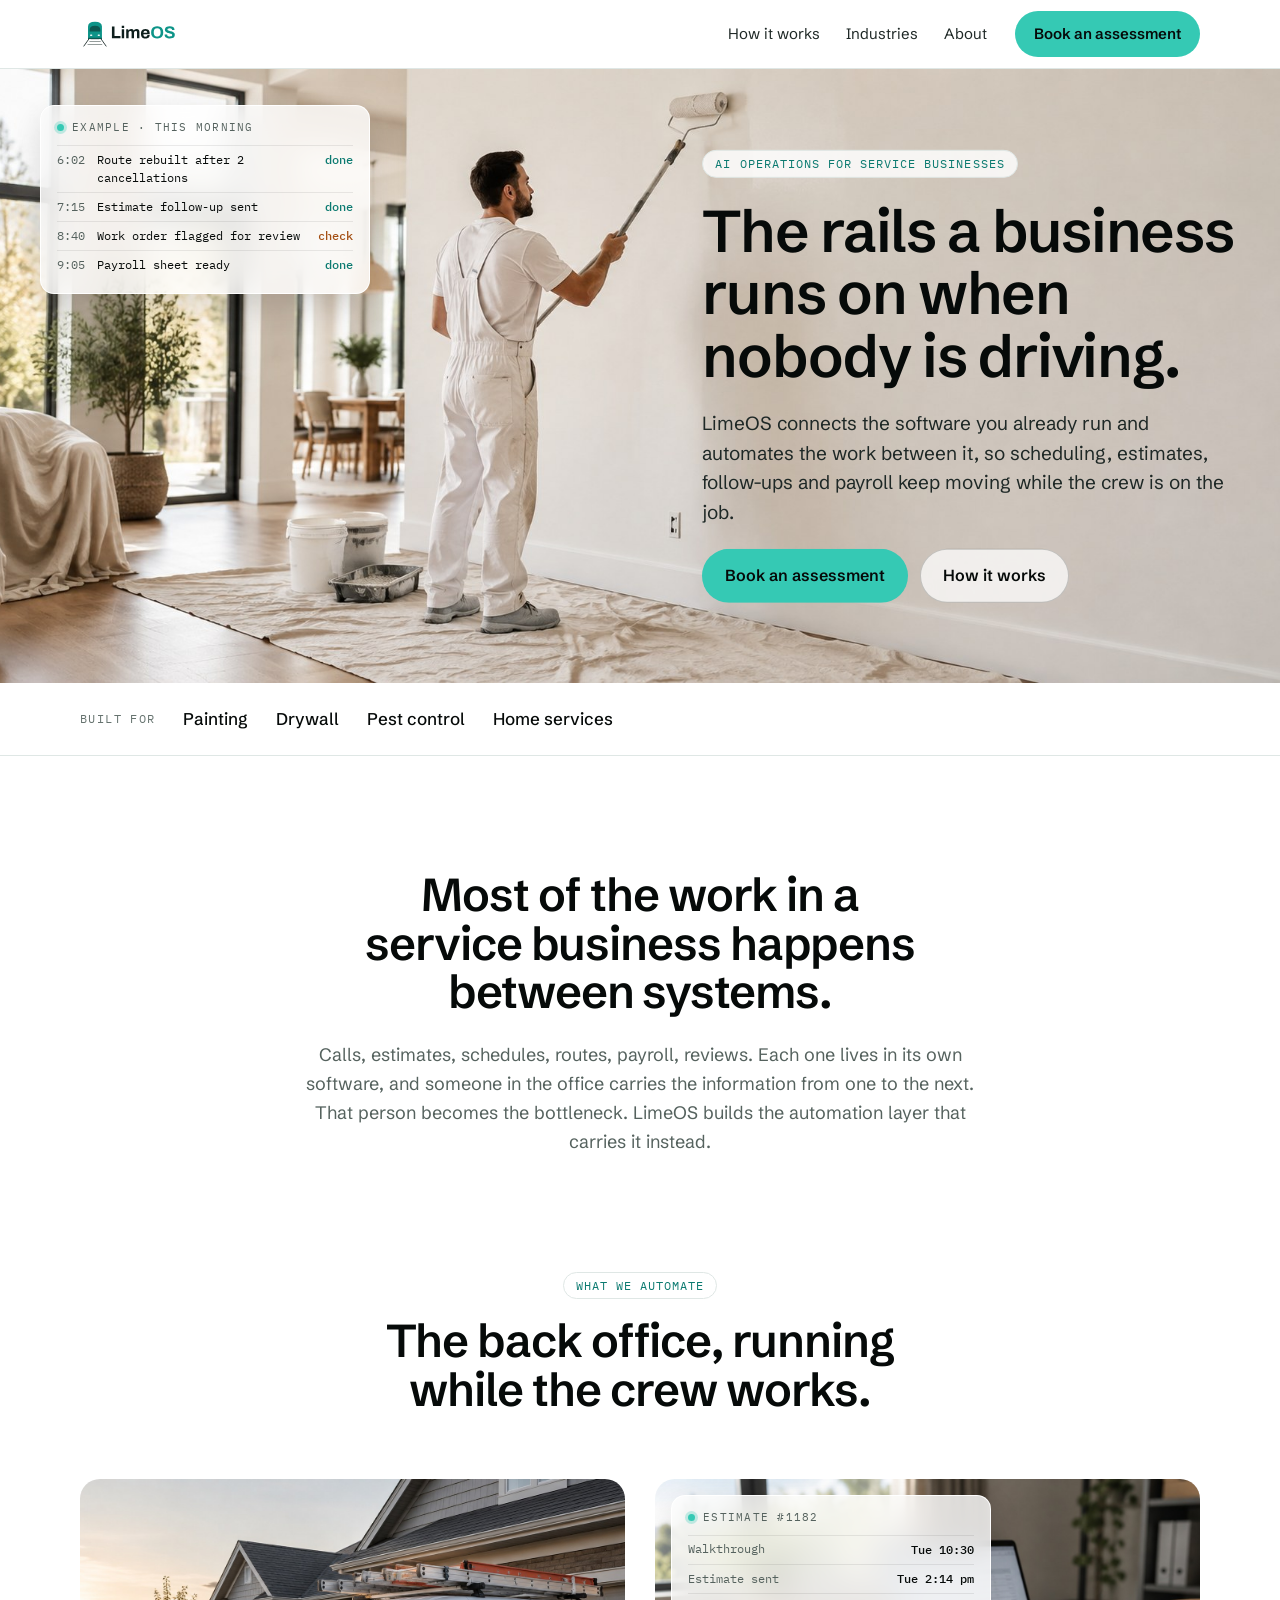
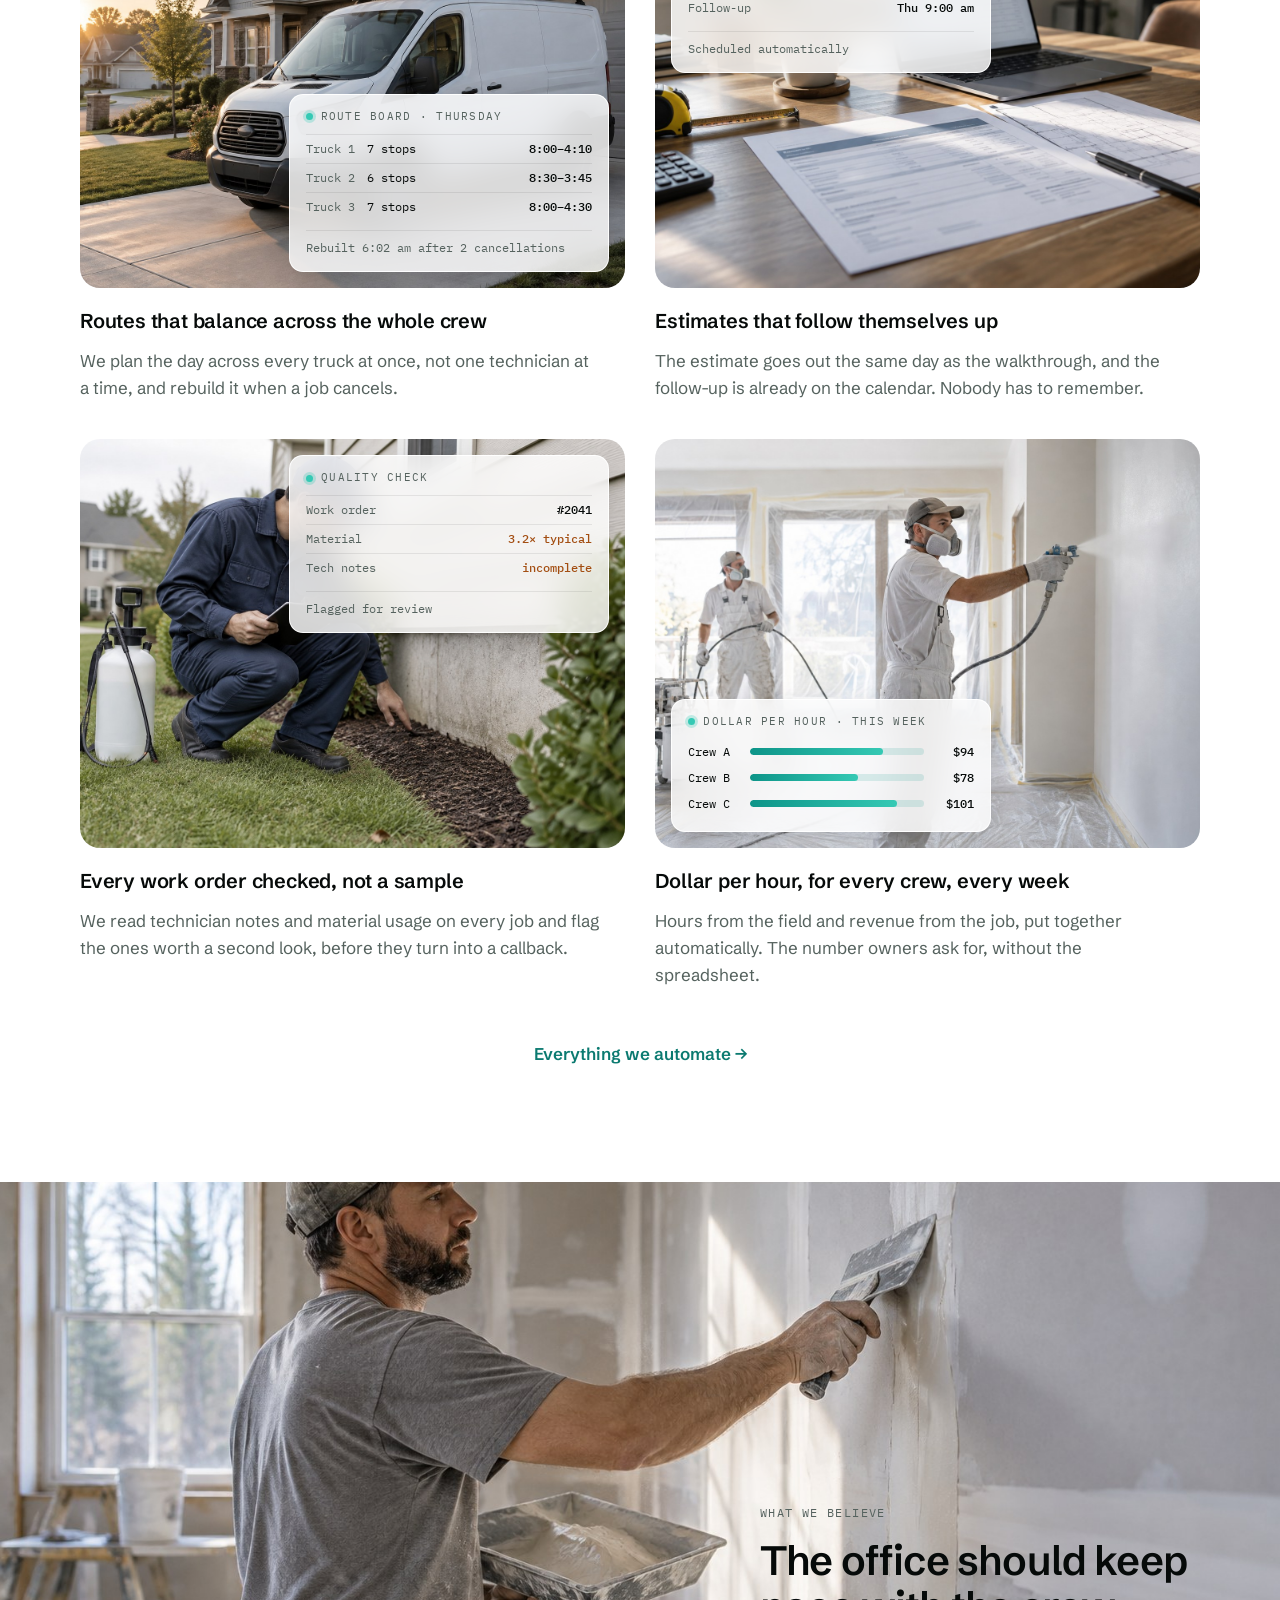
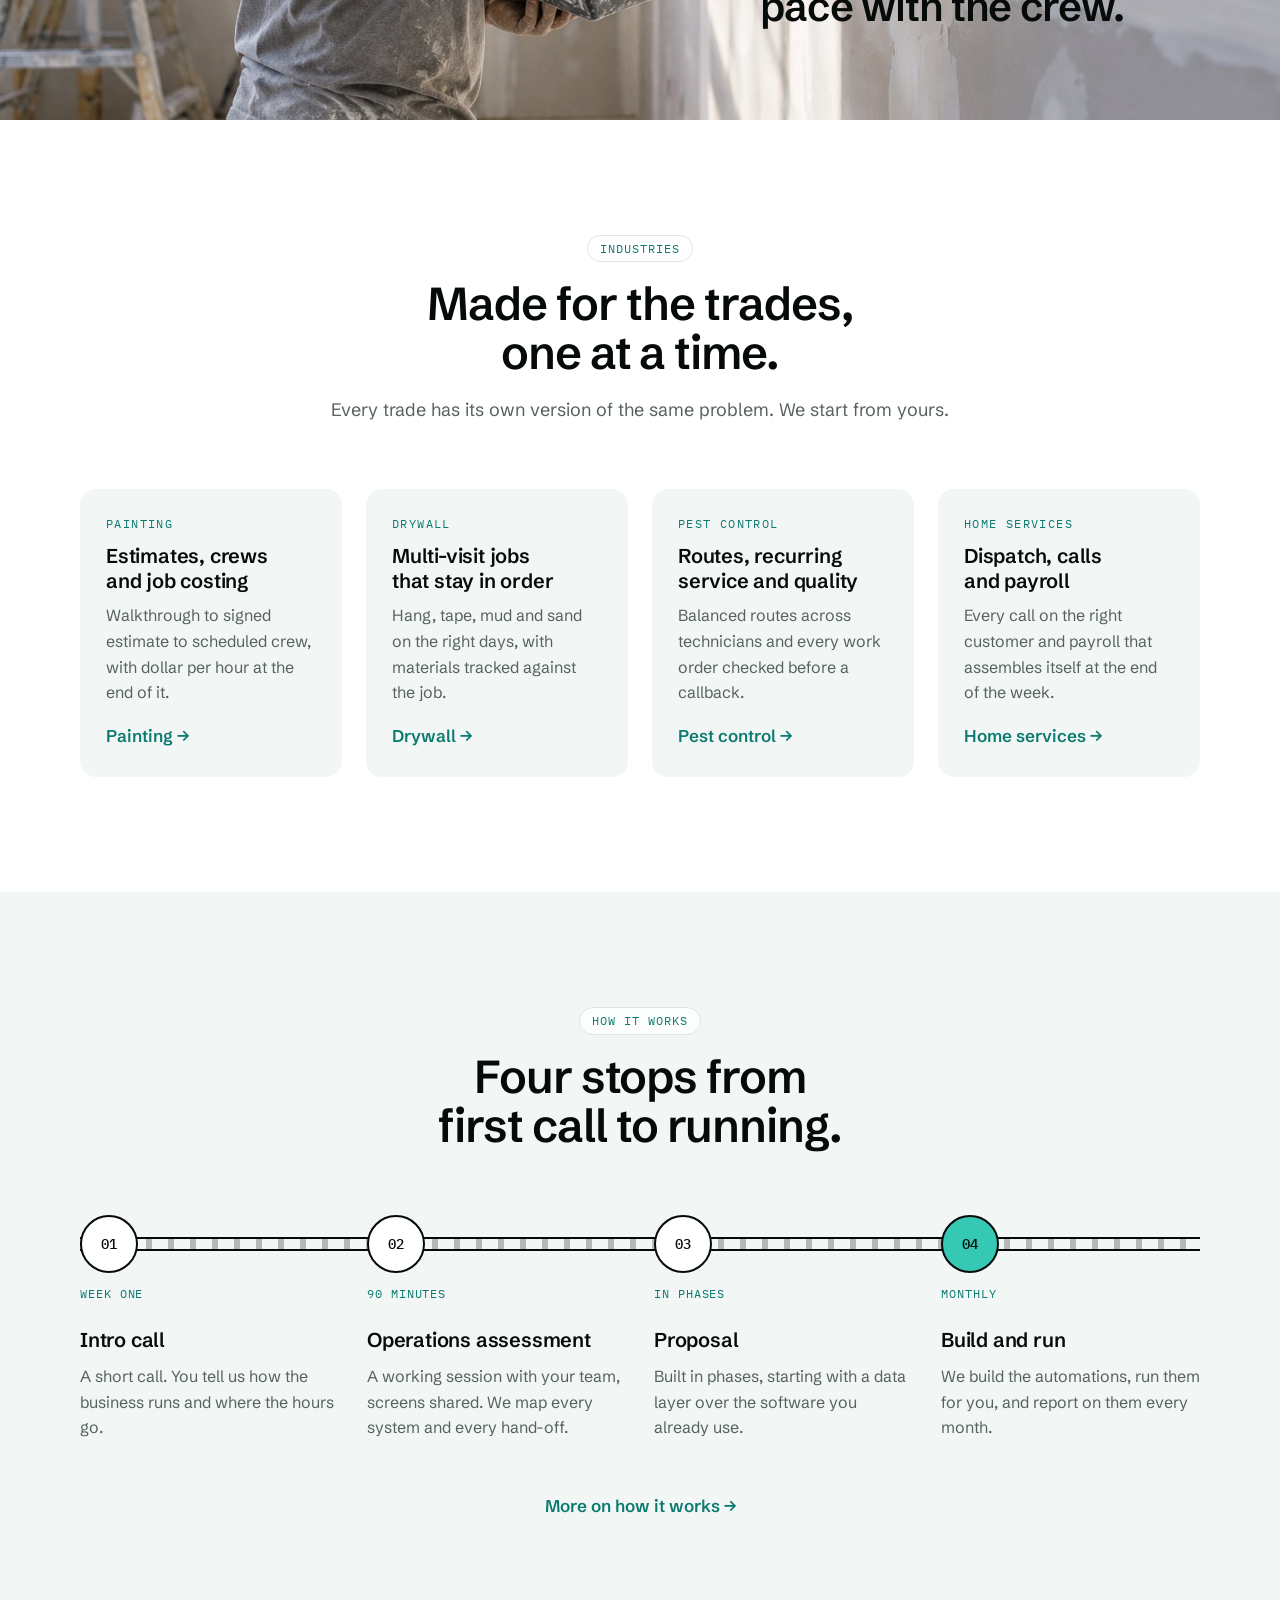
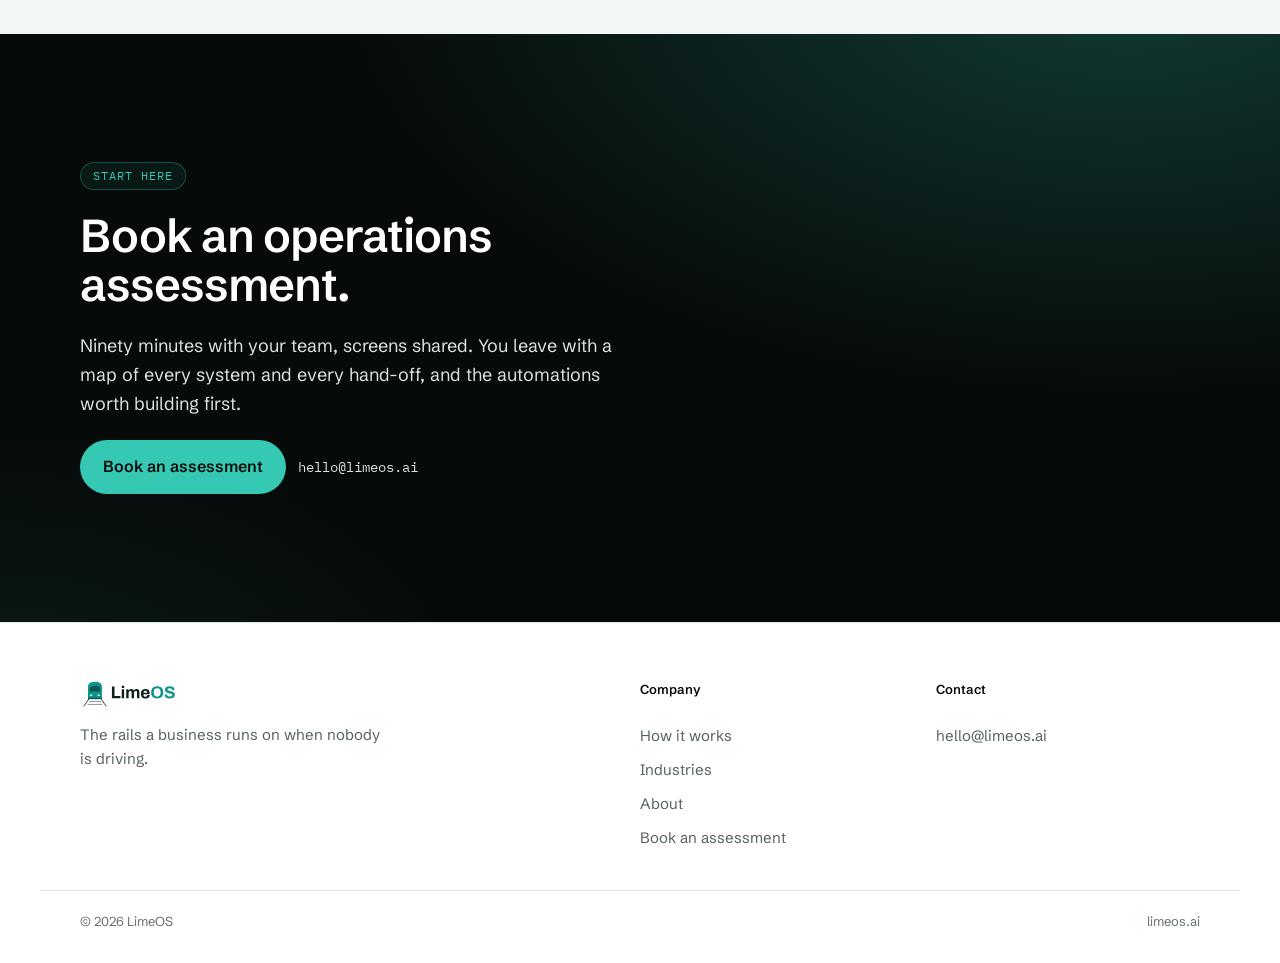
==== services/index.html @ 8be6e7fb "Add the services site at /services, leaving the homepage as it is Five pages under services/: home, " ====
<!doctype html>
<html lang="en">
<head>
<meta charset="utf-8">
<meta name="viewport" content="width=device-width, initial-scale=1, viewport-fit=cover">
<title>LimeOS</title>
<meta name="description" content="LimeOS builds the rails a business runs on when nobody is driving: AI operations for painting, drywall, pest control and home service businesses.">
<meta name="theme-color" content="#FFFFFF">
<link rel="canonical" href="https://limeos.ai/services/">
<meta property="og:type" content="website">
<meta property="og:url" content="https://limeos.ai/services/">
<meta property="og:site_name" content="LimeOS">
<meta property="og:title" content="LimeOS">
<meta property="og:description" content="LimeOS builds the rails a business runs on when nobody is driving: AI operations for painting, drywall, pest control and home service businesses.">
<meta property="og:image" content="https://limeos.ai/og.png">
<meta property="og:image:width" content="1200">
<meta property="og:image:height" content="630">
<meta name="twitter:card" content="summary_large_image">
<link rel="icon" href="data:image/svg+xml,%3Csvg xmlns=%22http://www.w3.org/2000/svg%22 viewBox=%220 0 512.0 512.0%22 width=%22512%22 height=%22512%22 role=%22img%22 aria-label=%22LimeOS icon%22%3E%3Crect width=%22512%22 height=%22512%22 rx=%22112%22 fill=%22#EFF7F6%22/%3E%3Cg transform=%22translate%2810.52,-31.21%29 scale%282.45479%29%22%3E%3Cpath d=%22M74 132 L38 190 M126 132 L162 190%22 stroke=%22#0E1F1D%22 stroke-width=%227.0%22 stroke-linecap=%22round%22 fill=%22none%22/%3E%3Crect x=%2270%22 y=%22159%22 width=%2259%22 height=%227%22 rx=%222.5%22 fill=%22#0E1F1D%22 opacity=%220.5%22/%3E%3Crect x=%2262%22 y=%22177%22 width=%2277%22 height=%227%22 rx=%222.5%22 fill=%22#0E1F1D%22 opacity=%220.5%22/%3E%3Cpath d=%22M58 148 V74 q0-30 42-30 q42 0 42 30 v74 Z%22 fill=%22#0D9488%22/%3E%3Cpath d=%22M68 92 q0-24 32-24 q32 0 32 24 v10 H68 Z%22 fill=%22#0E1F1D%22 opacity=%220.52%22/%3E%3Crect x=%2270%22 y=%22120%22 width=%2214%22 height=%229%22 rx=%224.5%22 fill=%22#FFFFFF%22 opacity=%22.92%22/%3E%3Crect x=%22116%22 y=%22120%22 width=%2214%22 height=%229%22 rx=%224.5%22 fill=%22#FFFFFF%22 opacity=%22.92%22/%3E%3Crect x=%2258%22 y=%22140%22 width=%2284%22 height=%228%22 fill=%22#0E1F1D%22 opacity=%220.52%22/%3E%3C/g%3E%3C/svg%3E">
<link rel="preconnect" href="https://fonts.googleapis.com">
<link rel="preconnect" href="https://fonts.gstatic.com" crossorigin>
<link rel="stylesheet" href="https://fonts.googleapis.com/css2?family=Schibsted+Grotesk:wght@400;500;600;700&family=IBM+Plex+Mono:wght@400;500&display=swap">
<link rel="stylesheet" href="site.css">
</head>
<body>
<div class="nav" id="top">
  <div class="wrap">
    <a class="brand" href="index.html" aria-label="LimeOS home"><svg xmlns="http://www.w3.org/2000/svg" viewBox="0 0 617 188" aria-hidden="true" focusable="false"><g transform="translate(18.00,18.00)"><g transform="translate(-28.05,-45.72) scale(1.03904)"><path d="M74 132 L33 190 M126 132 L167 190" stroke="#0E1F1D" stroke-width="5.0" stroke-linecap="round" fill="none"/><rect x="74" y="142" width="52" height="7" rx="2.5" fill="#0E1F1D" opacity="0.44"/><rect x="66" y="159" width="69" height="7" rx="2.5" fill="#0E1F1D" opacity="0.44"/><rect x="55" y="177" width="89" height="7" rx="2.5" fill="#0E1F1D" opacity="0.44"/><path d="M58 148 V74 q0-30 42-30 q42 0 42 30 v74 Z" fill="#0D9488"/><path d="M68 92 q0-24 32-24 q32 0 32 24 v10 H68 Z" fill="#0E1F1D" opacity="0.52"/><rect x="70" y="120" width="14" height="9" rx="4.5" fill="#FFFFFF" opacity=".92"/><rect x="116" y="120" width="14" height="9" rx="4.5" fill="#FFFFFF" opacity=".92"/><rect x="58" y="140" width="84" height="8" fill="#0E1F1D" opacity="0.52"/></g></g><g transform="translate(191.90,120.86)"><g fill="#0E1F1D"><path d="M76 0V686H225V127H571V0Z" transform="translate(0.00,0) scale(0.10787,-0.10787)"/><path d="M64 603V723H203V603ZM64 0V526H203V0Z" transform="translate(62.86,0) scale(0.10787,-0.10787)"/><path d="M64 0V526H179L190 454H197Q214 480 237.5 499.0Q261 518 290.5 528.0Q320 538 354 538Q404 538 440.5 518.0Q477 498 497 454H504Q521 480 545.0 499.0Q569 518 600.0 528.0Q631 538 666 538Q716 538 752.5 520.0Q789 502 810.0 461.5Q831 421 831 357V0H692V332Q692 357 686.5 374.5Q681 392 671.0 402.5Q661 413 646.0 418.0Q631 423 614 423Q586 423 564.0 408.0Q542 393 529.5 367.0Q517 341 517 307V0H378V332Q378 357 372.5 374.5Q367 392 357.0 402.5Q347 413 332.5 418.0Q318 423 300 423Q273 423 250.5 408.0Q228 393 215.5 367.0Q203 341 203 307V0Z" transform="translate(90.78,0) scale(0.10787,-0.10787)"/><path d="M303 -12Q216 -12 157.0 17.5Q98 47 68.0 108.0Q38 169 38 263Q38 358 68.0 418.5Q98 479 156.5 508.5Q215 538 300 538Q380 538 435.0 509.5Q490 481 518.0 421.5Q546 362 546 268V232H179Q181 186 193.5 154.0Q206 122 232.5 106.5Q259 91 303 91Q327 91 346.5 97.0Q366 103 380.0 115.0Q394 127 402.0 145.0Q410 163 410 186H546Q546 136 528.0 99.0Q510 62 478.0 37.5Q446 13 401.5 0.5Q357 -12 303 -12ZM181 320H403Q403 350 395.5 372.0Q388 394 375.0 408.0Q362 422 343.5 428.5Q325 435 302 435Q264 435 238.5 422.5Q213 410 199.5 384.5Q186 359 181 320Z" transform="translate(186.00,0) scale(0.10787,-0.10787)"/></g><g fill="#0D9488" transform="translate(249.00,0)"><path d="M396 -12Q287 -12 208.0 27.0Q129 66 87.0 145.0Q45 224 45 343Q45 464 87.0 542.5Q129 621 208.0 659.5Q287 698 396 698Q507 698 585.5 659.5Q664 621 706.0 542.5Q748 464 748 343Q748 224 706.0 145.0Q664 66 585.5 27.0Q507 -12 396 -12ZM396 110Q445 110 482.0 124.0Q519 138 544.0 166.0Q569 194 582.0 234.5Q595 275 595 327V358Q595 411 582.0 452.0Q569 493 544.0 520.5Q519 548 482.0 562.0Q445 576 396 576Q348 576 311.0 562.0Q274 548 249.0 520.5Q224 493 211.5 452.0Q199 411 199 358V327Q199 275 211.5 234.5Q224 194 249.0 166.0Q274 138 311.0 124.0Q348 110 396 110Z" transform="translate(0.00,0) scale(0.10787,-0.10787)"/><path d="M343 -12Q283 -12 229.0 0.0Q175 12 133.5 38.5Q92 65 68.5 105.5Q45 146 45 204Q45 209 45.0 214.5Q45 220 46 223H194Q193 220 193.0 215.0Q193 210 193 206Q193 174 210.5 152.0Q228 130 262.0 119.0Q296 108 341 108Q370 108 392.5 111.5Q415 115 432.5 121.5Q450 128 461.5 137.0Q473 146 478.5 158.0Q484 170 484 185Q484 212 466.5 229.0Q449 246 418.5 258.0Q388 270 350.0 280.0Q312 290 272.0 300.5Q232 311 194.0 326.5Q156 342 126.0 364.0Q96 386 78.0 420.0Q60 454 60 502Q60 553 81.5 590.0Q103 627 142.0 651.0Q181 675 232.0 686.5Q283 698 343 698Q399 698 449.0 686.5Q499 675 537.0 650.0Q575 625 596.5 587.0Q618 549 618 497V485H473V493Q473 520 457.0 539.0Q441 558 412.0 569.0Q383 580 344 580Q302 580 272.5 572.0Q243 564 227.5 548.5Q212 533 212 512Q212 488 229.5 472.5Q247 457 277.5 445.5Q308 434 346.0 425.0Q384 416 424.0 405.0Q464 394 502.0 379.0Q540 364 570.0 341.5Q600 319 618.0 286.0Q636 253 636 207Q636 128 598.0 80.0Q560 32 494.0 10.0Q428 -12 343 -12Z" transform="translate(84.65,0) scale(0.10787,-0.10787)"/></g></g></svg></a>
    <nav class="links" aria-label="Primary">
      <a href="how-it-works.html" data-nav="how-it-works">How it works</a>
      <a href="industries.html" data-nav="industries">Industries</a>
      <a href="about.html" data-nav="about">About</a>
    </nav>
    <details class="menu">
      <summary>Menu</summary>
      <div class="menu-panel">
        <a href="index.html" data-nav="home" aria-current="page">Home</a>
        <a href="how-it-works.html" data-nav="how-it-works">How it works</a>
        <a href="industries.html" data-nav="industries">Industries</a>
        <a href="about.html" data-nav="about">About</a>
        <a class="btn btn-primary" href="assessment.html" data-nav="assessment">Book an assessment</a>
      </div>
    </details>
    <a class="btn btn-primary btn-nav" href="assessment.html" data-nav="assessment">Book an assessment</a>
  </div>
</div>
<main>
<header class="hero">
  <div class="hero-media">
    <img src="images/limeos-hero-painter-wide.jpg" width="1916" height="821" fetchpriority="high"
      alt="A painter rolling a fresh coat onto a long white wall in a bright, empty living room">
  </div>
  <div class="hero-copy">
    <span class="pill">AI operations for service businesses</span>
    <h1>The rails a business runs on when nobody is driving.</h1>
    <p class="lede">LimeOS connects the software you already run and automates the work
      between it, so scheduling, estimates, follow-ups and payroll keep moving while the
      crew is on the job.</p>
    <div class="ctas">
      <a class="btn btn-primary" href="assessment.html">Book an assessment</a>
      <a class="btn btn-ghost" href="how-it-works.html">How it works</a>
    </div>
  </div>
  <div class="feed frag live">
    <div class="lab"><span class="dot"></span>Example · this morning</div>
    <div class="row"><span class="t">6:02</span><span>Route rebuilt after 2 cancellations</span><b class="ok">done</b></div>
    <div class="row"><span class="t">7:15</span><span>Estimate follow-up sent</span><b class="ok">done</b></div>
    <div class="row"><span class="t">8:40</span><span>Work order flagged for review</span><b class="warn">check</b></div>
    <div class="row"><span class="t">9:05</span><span>Payroll sheet ready</span><b class="ok">done</b></div>
  </div>
</header>

<section class="trades" aria-label="Who we work with">
  <div class="wrap">
    <span class="kicker">Built for</span>
    <ul>
      <li><a href="industries.html#painting">Painting</a></li>
      <li><a href="industries.html#drywall">Drywall</a></li>
      <li><a href="industries.html#pest-control">Pest control</a></li>
      <li><a href="industries.html#home-services">Home services</a></li>
    </ul>
  </div>
</section>

<section class="intro">
  <div class="wrap">
    <h2>Most of the work in a service business happens between systems.</h2>
    <p>Calls, estimates, schedules, routes, payroll, reviews. Each one lives in its own
      software, and someone in the office carries the information from one to the next.
      That person becomes the bottleneck. LimeOS builds the automation layer that carries
      it instead.</p>
  </div>
</section>

<section class="section" style="padding-top:0">
  <div class="wrap">
    <div class="head">
      <span class="pill">What we automate</span>
      <h2>The back office, running while the crew works.</h2>
    </div>

    <div class="grid2">
      <article class="card">
        <div class="media">
          <img src="images/limeos-work-van.jpg" width="1536" height="1024" loading="lazy" decoding="async"
            alt="A white work van with a ladder rack parked in a driveway at sunrise">
          <div class="frag br">
            <div class="lab"><span class="dot"></span>Route board · Thursday</div>
            <div class="row"><span class="t">Truck 1</span><span>7 stops</span><b>8:00–4:10</b></div>
            <div class="row"><span class="t">Truck 2</span><span>6 stops</span><b>8:30–3:45</b></div>
            <div class="row"><span class="t">Truck 3</span><span>7 stops</span><b>8:00–4:30</b></div>
            <div class="foot">Rebuilt 6:02 am after 2 cancellations</div>
          </div>
        </div>
        <h3>Routes that balance across the whole crew</h3>
        <p>We plan the day across every truck at once, not one technician at a time, and
          rebuild it when a job cancels.</p>
      </article>

      <article class="card">
        <div class="media">
          <img src="images/limeos-estimate-desk.jpg" width="1536" height="1024" loading="lazy" decoding="async"
            alt="A desk with a laptop, a printed estimate, a tape measure and a calculator">
          <div class="frag tl">
            <div class="lab"><span class="dot"></span>Estimate #1182</div>
            <div class="row"><span class="t">Walkthrough</span><span></span><b>Tue 10:30</b></div>
            <div class="row"><span class="t">Estimate sent</span><span></span><b>Tue 2:14 pm</b></div>
            <div class="row"><span class="t">Follow-up</span><span></span><b>Thu 9:00 am</b></div>
            <div class="foot">Scheduled automatically</div>
          </div>
        </div>
        <h3>Estimates that follow themselves up</h3>
        <p>The estimate goes out the same day as the walkthrough, and the follow-up is
          already on the calendar. Nobody has to remember.</p>
      </article>

      <article class="card">
        <div class="media">
          <img src="images/limeos-pest-technician.jpg" width="1536" height="1024" loading="lazy" decoding="async"
            alt="A pest control technician inspecting the foundation of a house with a clipboard">
          <div class="frag tr">
            <div class="lab"><span class="dot"></span>Quality check</div>
            <div class="row"><span class="t">Work order</span><span></span><b>#2041</b></div>
            <div class="row"><span class="t">Material</span><span></span><b class="warn">3.2× typical</b></div>
            <div class="row"><span class="t">Tech notes</span><span></span><b class="warn">incomplete</b></div>
            <div class="foot">Flagged for review</div>
          </div>
        </div>
        <h3>Every work order checked, not a sample</h3>
        <p>We read technician notes and material usage on every job and flag the ones
          worth a second look, before they turn into a callback.</p>
      </article>

      <article class="card">
        <div class="media">
          <img src="images/limeos-crew-spraying.jpg" width="1536" height="1024" loading="lazy" decoding="async"
            alt="Two painters in protective suits spraying an interior wall">
          <div class="frag bl">
            <div class="lab"><span class="dot"></span>Dollar per hour · this week</div>
            <div class="bar"><span>Crew A</span><i style="--w:76%"></i><b>$94</b></div>
            <div class="bar"><span>Crew B</span><i style="--w:62%"></i><b>$78</b></div>
            <div class="bar"><span>Crew C</span><i style="--w:84%"></i><b>$101</b></div>
          </div>
        </div>
        <h3>Dollar per hour, for every crew, every week</h3>
        <p>Hours from the field and revenue from the job, put together automatically. The
          number owners ask for, without the spreadsheet.</p>
      </article>
    </div>

    <div class="section-foot"><a class="more" href="how-it-works.html">Everything we automate →</a></div>
  </div>
</section>

<section class="band" aria-label="What we believe">
  <img src="images/limeos-drywall-finishing.jpg" width="1536" height="1024" loading="lazy" decoding="async"
    alt="A drywall finisher skimming a seam with a taping knife">
  <div class="band-copy">
    <span class="kicker">What we believe</span>
    <p>The office should keep pace with the crew.</p>
  </div>
</section>

<section class="section">
  <div class="wrap">
    <div class="head">
      <span class="pill">Industries</span>
      <h2>Made for the trades, one at a time.</h2>
      <p>Every trade has its own version of the same problem. We start from yours.</p>
    </div>
    <div class="grid3" style="grid-template-columns:repeat(auto-fit,minmax(220px,1fr))">
      <div class="mini">
        <span class="kicker">Painting</span>
        <h3>Estimates, crews and job costing</h3>
        <p>Walkthrough to signed estimate to scheduled crew, with dollar per hour at the end of it.</p>
        <a class="more" href="industries.html#painting">Painting →</a>
      </div>
      <div class="mini">
        <span class="kicker">Drywall</span>
        <h3>Multi-visit jobs that stay in order</h3>
        <p>Hang, tape, mud and sand on the right days, with materials tracked against the job.</p>
        <a class="more" href="industries.html#drywall">Drywall →</a>
      </div>
      <div class="mini">
        <span class="kicker">Pest control</span>
        <h3>Routes, recurring service and quality</h3>
        <p>Balanced routes across technicians and every work order checked before a callback.</p>
        <a class="more" href="industries.html#pest-control">Pest control →</a>
      </div>
      <div class="mini">
        <span class="kicker">Home services</span>
        <h3>Dispatch, calls and payroll</h3>
        <p>Every call on the right customer and payroll that assembles itself at the end of the week.</p>
        <a class="more" href="industries.html#home-services">Home services →</a>
      </div>
    </div>
  </div>
</section>

<section class="section tinted">
  <div class="wrap">
    <div class="head">
      <span class="pill">How it works</span>
      <h2>Four stops from first call to running.</h2>
    </div>
    <ol class="track">
      <li><span class="node">01</span><span class="when">Week one</span><h3>Intro call</h3>
        <p>A short call. You tell us how the business runs and where the hours go.</p></li>
      <li><span class="node">02</span><span class="when">90 minutes</span><h3>Operations assessment</h3>
        <p>A working session with your team, screens shared. We map every system and every hand-off.</p></li>
      <li><span class="node">03</span><span class="when">In phases</span><h3>Proposal</h3>
        <p>Built in phases, starting with a data layer over the software you already use.</p></li>
      <li><span class="node">04</span><span class="when">Monthly</span><h3>Build and run</h3>
        <p>We build the automations, run them for you, and report on them every month.</p></li>
    </ol>
    <div class="section-foot"><a class="more" href="how-it-works.html">More on how it works →</a></div>
  </div>
</section>

<section class="dark" aria-label="Book an assessment">
  <div class="wrap cta-in">
    <div class="cta-copy">
      <span class="pill">Start here</span>
      <h2>Book an operations assessment.</h2>
      <p>Ninety minutes with your team, screens shared. You leave with a map of every system
        and every hand-off, and the automations worth building first.</p>
      <div class="ctas">
        <a class="btn btn-primary" href="assessment.html">Book an assessment</a>
        <span class="mail">hello@limeos.ai</span>
      </div>
    </div>
  </div>
</section>

</main>
<footer class="footer">
  <div class="wrap foot-in">
    <div>
      <a class="brand" href="index.html" aria-label="LimeOS home"><svg xmlns="http://www.w3.org/2000/svg" viewBox="0 0 617 188" aria-hidden="true" focusable="false"><g transform="translate(18.00,18.00)"><g transform="translate(-28.05,-45.72) scale(1.03904)"><path d="M74 132 L33 190 M126 132 L167 190" stroke="#0E1F1D" stroke-width="5.0" stroke-linecap="round" fill="none"/><rect x="74" y="142" width="52" height="7" rx="2.5" fill="#0E1F1D" opacity="0.44"/><rect x="66" y="159" width="69" height="7" rx="2.5" fill="#0E1F1D" opacity="0.44"/><rect x="55" y="177" width="89" height="7" rx="2.5" fill="#0E1F1D" opacity="0.44"/><path d="M58 148 V74 q0-30 42-30 q42 0 42 30 v74 Z" fill="#0D9488"/><path d="M68 92 q0-24 32-24 q32 0 32 24 v10 H68 Z" fill="#0E1F1D" opacity="0.52"/><rect x="70" y="120" width="14" height="9" rx="4.5" fill="#FFFFFF" opacity=".92"/><rect x="116" y="120" width="14" height="9" rx="4.5" fill="#FFFFFF" opacity=".92"/><rect x="58" y="140" width="84" height="8" fill="#0E1F1D" opacity="0.52"/></g></g><g transform="translate(191.90,120.86)"><g fill="#0E1F1D"><path d="M76 0V686H225V127H571V0Z" transform="translate(0.00,0) scale(0.10787,-0.10787)"/><path d="M64 603V723H203V603ZM64 0V526H203V0Z" transform="translate(62.86,0) scale(0.10787,-0.10787)"/><path d="M64 0V526H179L190 454H197Q214 480 237.5 499.0Q261 518 290.5 528.0Q320 538 354 538Q404 538 440.5 518.0Q477 498 497 454H504Q521 480 545.0 499.0Q569 518 600.0 528.0Q631 538 666 538Q716 538 752.5 520.0Q789 502 810.0 461.5Q831 421 831 357V0H692V332Q692 357 686.5 374.5Q681 392 671.0 402.5Q661 413 646.0 418.0Q631 423 614 423Q586 423 564.0 408.0Q542 393 529.5 367.0Q517 341 517 307V0H378V332Q378 357 372.5 374.5Q367 392 357.0 402.5Q347 413 332.5 418.0Q318 423 300 423Q273 423 250.5 408.0Q228 393 215.5 367.0Q203 341 203 307V0Z" transform="translate(90.78,0) scale(0.10787,-0.10787)"/><path d="M303 -12Q216 -12 157.0 17.5Q98 47 68.0 108.0Q38 169 38 263Q38 358 68.0 418.5Q98 479 156.5 508.5Q215 538 300 538Q380 538 435.0 509.5Q490 481 518.0 421.5Q546 362 546 268V232H179Q181 186 193.5 154.0Q206 122 232.5 106.5Q259 91 303 91Q327 91 346.5 97.0Q366 103 380.0 115.0Q394 127 402.0 145.0Q410 163 410 186H546Q546 136 528.0 99.0Q510 62 478.0 37.5Q446 13 401.5 0.5Q357 -12 303 -12ZM181 320H403Q403 350 395.5 372.0Q388 394 375.0 408.0Q362 422 343.5 428.5Q325 435 302 435Q264 435 238.5 422.5Q213 410 199.5 384.5Q186 359 181 320Z" transform="translate(186.00,0) scale(0.10787,-0.10787)"/></g><g fill="#0D9488" transform="translate(249.00,0)"><path d="M396 -12Q287 -12 208.0 27.0Q129 66 87.0 145.0Q45 224 45 343Q45 464 87.0 542.5Q129 621 208.0 659.5Q287 698 396 698Q507 698 585.5 659.5Q664 621 706.0 542.5Q748 464 748 343Q748 224 706.0 145.0Q664 66 585.5 27.0Q507 -12 396 -12ZM396 110Q445 110 482.0 124.0Q519 138 544.0 166.0Q569 194 582.0 234.5Q595 275 595 327V358Q595 411 582.0 452.0Q569 493 544.0 520.5Q519 548 482.0 562.0Q445 576 396 576Q348 576 311.0 562.0Q274 548 249.0 520.5Q224 493 211.5 452.0Q199 411 199 358V327Q199 275 211.5 234.5Q224 194 249.0 166.0Q274 138 311.0 124.0Q348 110 396 110Z" transform="translate(0.00,0) scale(0.10787,-0.10787)"/><path d="M343 -12Q283 -12 229.0 0.0Q175 12 133.5 38.5Q92 65 68.5 105.5Q45 146 45 204Q45 209 45.0 214.5Q45 220 46 223H194Q193 220 193.0 215.0Q193 210 193 206Q193 174 210.5 152.0Q228 130 262.0 119.0Q296 108 341 108Q370 108 392.5 111.5Q415 115 432.5 121.5Q450 128 461.5 137.0Q473 146 478.5 158.0Q484 170 484 185Q484 212 466.5 229.0Q449 246 418.5 258.0Q388 270 350.0 280.0Q312 290 272.0 300.5Q232 311 194.0 326.5Q156 342 126.0 364.0Q96 386 78.0 420.0Q60 454 60 502Q60 553 81.5 590.0Q103 627 142.0 651.0Q181 675 232.0 686.5Q283 698 343 698Q399 698 449.0 686.5Q499 675 537.0 650.0Q575 625 596.5 587.0Q618 549 618 497V485H473V493Q473 520 457.0 539.0Q441 558 412.0 569.0Q383 580 344 580Q302 580 272.5 572.0Q243 564 227.5 548.5Q212 533 212 512Q212 488 229.5 472.5Q247 457 277.5 445.5Q308 434 346.0 425.0Q384 416 424.0 405.0Q464 394 502.0 379.0Q540 364 570.0 341.5Q600 319 618.0 286.0Q636 253 636 207Q636 128 598.0 80.0Q560 32 494.0 10.0Q428 -12 343 -12Z" transform="translate(84.65,0) scale(0.10787,-0.10787)"/></g></g></svg></a>
      <p class="tag">The rails a business runs on when nobody is driving.</p>
    </div>
    <nav aria-label="Footer">
      <h4>Company</h4>
      <a href="how-it-works.html">How it works</a>
      <a href="industries.html">Industries</a>
      <a href="about.html">About</a>
      <a href="assessment.html">Book an assessment</a>
    </nav>
    <div class="col">
      <h4>Contact</h4>
      <a href="mailto:hello@limeos.ai">hello@limeos.ai</a>
    </div>
  </div>
  <div class="wrap foot-base">
    <span>© 2026 LimeOS</span>
    <span>limeos.ai</span>
  </div>
</footer>
</body>
</html>
---- services/site.css ----
/* LimeOS. The brand's own colours on white pages: near-black #060A09 and turquoise
   #35C9B4, with the logo's teal family for anything that must read as text on white.
   Turquoise was drawn for a dark ground and only reaches ~2:1 against white, so on
   light sections it is a fill (buttons carry near-black text) and never body text;
   --accent-ink, a deeper step of the logo teal, takes links and labels at AA.
   The near-black bands bring back the current site's world: dark ground, turquoise
   light, the old palette's text greys. */
:root{
  color-scheme: light;
  --ink:#060A09; --text:#1E2826; --muted:#55625E; --faint:#66736F;
  --accent:#35C9B4; --accent-hi:#5ED6C4; --accent-ink:#0B7A70; --teal:#0D9488;
  --paper:#FFFFFF; --tint:#F2F6F5; --card:#EBF1EF; --line:#DFE7E5;
  --dark:#060A09; --dk-text:#DCE3E0; --dk-muted:#8B9894; --dk-line:#1B2422;
  --glass:rgba(255,255,255,.82); --glass-line:rgba(255,255,255,.94);
  --warn:#A34E12;
  --d:"Schibsted Grotesk",-apple-system,BlinkMacSystemFont,"Segoe UI",Roboto,Helvetica,Arial,sans-serif;
  --m:"IBM Plex Mono",ui-monospace,SFMono-Regular,Menlo,Consolas,monospace;
  --gutter:clamp(18px,4vw,40px);
  --max:1200px;
  --r:20px;
}
*{box-sizing:border-box}
html{scroll-behavior:smooth;-webkit-text-size-adjust:100%}
body{margin:0;background:var(--paper);color:var(--text);font-family:var(--d);
  font-size:17px;line-height:1.6;-webkit-font-smoothing:antialiased}
img{max-width:100%;display:block}
a{color:var(--accent-ink)}
a:focus-visible,.btn:focus-visible,summary:focus-visible{outline:2px solid var(--accent-ink);outline-offset:3px;border-radius:6px}
::selection{background:var(--accent);color:var(--ink)}
section,header{scroll-margin-top:84px}
.wrap{max-width:var(--max);margin:0 auto;padding-inline:var(--gutter)}

h1,h2,h3{color:var(--ink);font-weight:600;letter-spacing:-.022em;line-height:1.06;margin:0;text-wrap:balance}
h1{font-size:clamp(40px,4.6vw,66px)}
h2{font-size:clamp(30px,3.6vw,50px)}
h3{font-size:20px;letter-spacing:-.01em;line-height:1.25}
p{margin:0}

.pill{display:inline-flex;align-items:center;gap:8px;font-family:var(--m);font-size:11.5px;
  letter-spacing:.09em;text-transform:uppercase;color:var(--accent-ink);background:var(--glass);
  border:1px solid var(--line);padding:6px 12px;border-radius:999px;line-height:1.2}
.dot{width:7px;height:7px;border-radius:50%;background:var(--accent);flex:none;
  box-shadow:0 0 0 3px rgba(53,201,180,.28)}
.live .dot{animation:pulse 2.4s ease-in-out infinite}
@keyframes pulse{50%{box-shadow:0 0 0 6px rgba(53,201,180,0)}}
.kicker{font-family:var(--m);font-size:11.5px;letter-spacing:.12em;text-transform:uppercase;color:var(--faint)}

.btn{display:inline-flex;align-items:center;justify-content:center;gap:8px;font-family:var(--d);
  font-weight:600;font-size:16px;text-decoration:none;border-radius:999px;padding:13px 22px;
  border:1px solid transparent;transition:background .15s,color .15s,border-color .15s;white-space:nowrap}
.btn-primary{background:var(--accent);color:var(--ink)}
.btn-primary:hover{background:var(--accent-hi)}
.btn-dark{background:var(--ink);color:#fff}
.btn-dark:hover{background:#1A2523}
.btn-ghost{background:rgba(255,255,255,.72);color:var(--ink);border-color:rgba(6,10,9,.2)}
.btn-ghost:hover{border-color:var(--ink)}
.ctas{display:flex;gap:12px;flex-wrap:wrap;align-items:center}
.more{display:inline-flex;gap:6px;align-items:center;font-weight:600;text-decoration:none;color:var(--accent-ink)}
.more:hover{text-decoration:underline}

/* ---- nav ---- */
.nav{position:sticky;top:0;z-index:20;background:rgba(255,255,255,.92);
  -webkit-backdrop-filter:saturate(1.4) blur(14px);backdrop-filter:saturate(1.4) blur(14px);
  border-bottom:1px solid var(--line);padding-top:env(safe-area-inset-top,0px)}
.nav .wrap{display:flex;align-items:center;gap:28px;height:68px;position:relative}
.brand{display:flex;align-items:center;text-decoration:none;color:var(--ink)}
.brand svg{height:30px;width:auto;display:block}
.links{display:flex;gap:26px;margin-left:auto}
.links a{color:var(--text);text-decoration:none;font-size:15px;padding-block:6px}
.links a:hover{color:var(--ink)}
.links a[aria-current="page"]{color:var(--ink);box-shadow:inset 0 -2px 0 var(--accent)}
.nav .btn{padding:10px 18px;font-size:15px}
.menu{display:none;margin-left:auto}
.menu summary{list-style:none;cursor:pointer;font-family:var(--m);font-size:12px;letter-spacing:.1em;
  text-transform:uppercase;color:var(--ink);border:1px solid rgba(6,10,9,.2);border-radius:999px;padding:9px 14px}
.menu summary::-webkit-details-marker{display:none}
.menu[open] summary{background:var(--ink);color:#fff;border-color:var(--ink)}
.menu-panel{position:absolute;left:0;right:0;top:68px;background:#fff;border-bottom:1px solid var(--line);
  box-shadow:0 18px 30px rgba(6,10,9,.08);padding:10px var(--gutter) 22px;display:flex;flex-direction:column}
.menu-panel a{color:var(--ink);text-decoration:none;font-size:18px;font-weight:500;padding:13px 0;border-bottom:1px solid var(--line)}
.menu-panel a[aria-current="page"]{color:var(--accent-ink)}
.menu-panel .btn{margin-top:18px;border-bottom:0;justify-content:center}
@media (max-width:860px){.links{display:none}.menu{display:block}}
@media (max-width:520px){.nav .btn-nav{display:none}}

/* ---- the frosted panel: illustrative interface, used on photos and boards ---- */
.frag{background:var(--glass);-webkit-backdrop-filter:blur(16px) saturate(1.3);backdrop-filter:blur(16px) saturate(1.3);
  border:1px solid var(--glass-line);border-radius:14px;padding:14px 16px;font-family:var(--m);
  font-size:12px;line-height:1.5;color:var(--ink);box-shadow:0 12px 32px rgba(6,10,9,.14);
  font-variant-numeric:tabular-nums}
.frag .lab{display:flex;align-items:center;gap:8px;font-size:10.5px;letter-spacing:.12em;
  text-transform:uppercase;color:var(--muted);margin-bottom:9px}
.frag .row{display:grid;grid-template-columns:auto 1fr auto;gap:12px;padding:5px 0;
  border-top:1px solid rgba(6,10,9,.08);align-items:baseline}
.frag .row:first-of-type{border-top:0}
.frag .row .t{color:var(--muted)}
.frag .row b{font-weight:500}
.frag .ok{color:var(--accent-ink)}
.frag .warn{color:var(--warn)}
.frag .foot{margin-top:9px;padding-top:8px;border-top:1px solid rgba(6,10,9,.08);color:var(--muted)}
.frag .bar{display:grid;grid-template-columns:52px 1fr 40px;gap:10px;align-items:center;padding:4px 0}
.frag .bar i{display:block;height:7px;border-radius:4px;background:rgba(13,148,136,.14);position:relative;overflow:hidden}
.frag .bar i::after{content:"";position:absolute;inset:0;width:var(--w);border-radius:4px;
  background:linear-gradient(90deg,var(--teal),var(--accent))}
.frag .bar b{font-weight:500;text-align:right}

/* ---- home hero: the headline sits on the wall the painter is rolling ---- */
.hero{position:relative;background:#E9E4DC}
.hero-media{position:relative;height:clamp(560px,48vw,740px);overflow:hidden}
.hero-media img{position:absolute;inset:0;width:100%;height:100%;object-fit:cover;object-position:28% 50%}
.hero-copy{position:absolute;top:50%;right:var(--gutter);transform:translateY(-50%);
  width:min(42%,560px);display:flex;flex-direction:column;gap:22px;align-items:flex-start}
.hero-copy .lede{font-size:19px;line-height:1.55;color:var(--text);max-width:44ch}
.feed{position:absolute;top:clamp(20px,3vw,36px);left:var(--gutter);width:min(330px,28%)}
@media (max-width:1120px){
  .hero{background:var(--paper)}
  .hero-media{height:auto;aspect-ratio:16/9}
  .hero-copy{position:static;transform:none;width:auto;max-width:640px;padding:36px var(--gutter) 8px;background:var(--paper)}
  .feed{position:static;width:auto;max-width:420px;margin:24px var(--gutter) 40px}
}

/* ---- inner-page hero ---- */
.page-hero{padding-block:clamp(56px,7vw,96px) clamp(36px,4vw,56px)}
.page-hero .wrap{display:flex;flex-direction:column;gap:20px;align-items:flex-start}
.page-hero h1{max-width:18ch}
.page-hero .lede{font-size:19px;color:var(--muted);max-width:58ch}

/* ---- strips, statements, heads ---- */
.trades{border-bottom:1px solid var(--line)}
.trades .wrap{display:flex;flex-wrap:wrap;align-items:center;gap:10px 28px;padding-block:22px}
.trades ul{display:flex;flex-wrap:wrap;gap:8px 28px;list-style:none;margin:0;padding:0}
.trades a{font-size:17px;font-weight:500;color:var(--ink);text-decoration:none}
.trades a:hover{color:var(--accent-ink)}
.intro{padding-block:clamp(72px,9vw,128px);text-align:center}
.intro h2{max-width:20ch;margin:0 auto}
.intro p{max-width:62ch;margin:24px auto 0;color:var(--muted);font-size:18px}
.head{display:flex;flex-direction:column;align-items:center;gap:18px;text-align:center;margin-bottom:clamp(40px,5vw,64px)}
.head h2{max-width:22ch}
.head p{max-width:60ch;color:var(--muted);font-size:18px}
.head-left{align-items:flex-start;text-align:left}
.section{padding-block:clamp(72px,9vw,120px)}
.section.tinted{background:var(--tint)}
.section-foot{display:flex;justify-content:center;margin-top:clamp(36px,4vw,52px)}

/* ---- feature cards ---- */
.grid2{display:grid;grid-template-columns:repeat(2,minmax(0,1fr));gap:clamp(28px,3vw,40px) clamp(20px,2.4vw,32px)}
.card{display:flex;flex-direction:column;gap:14px}
.media{position:relative;border-radius:var(--r);overflow:hidden;aspect-ratio:4/3;background:var(--card)}
.media img{width:100%;height:100%;object-fit:cover}
.media .frag{position:absolute;width:min(80%,320px)}
.tl{top:16px;left:16px}.tr{top:16px;right:16px}.bl{bottom:16px;left:16px}.br{bottom:16px;right:16px}
.card h3{margin-top:6px}
.card p{color:var(--muted);max-width:52ch}
.grid3{display:grid;grid-template-columns:repeat(3,minmax(0,1fr));gap:clamp(16px,2vw,24px)}
.grid3.after{margin-top:clamp(40px,5vw,64px)}
.mini{background:var(--tint);border-radius:16px;padding:26px 26px 28px;display:flex;flex-direction:column;gap:10px}
.section.tinted .mini{background:var(--paper)}
.mini .kicker{color:var(--accent-ink)}
.mini p{color:var(--muted);font-size:16px}
.mini a.more{margin-top:auto;padding-top:6px}
@media (max-width:860px){.grid2,.grid3{grid-template-columns:1fr}}

/* ---- full-bleed band: copy on the bare drywall ---- */
.band{position:relative;overflow:hidden;background:#D8D6D2}
.band img{width:100%;height:clamp(420px,42vw,600px);object-fit:cover;object-position:30% 50%}
.band-copy{position:absolute;bottom:clamp(36px,7vw,96px);right:var(--gutter);width:min(38%,480px)}
.band-copy p{font-size:clamp(28px,3.2vw,44px);font-weight:600;letter-spacing:-.02em;line-height:1.12;color:var(--ink);text-wrap:balance}
.band-copy .kicker{display:block;margin-bottom:16px;color:var(--muted)}
@media (max-width:860px){
  .band{background:var(--paper)}
  .band img{height:auto;aspect-ratio:4/3}
  .band-copy{position:static;width:auto;padding:28px var(--gutter) 40px;background:var(--paper)}
}

/* ---- the process, drawn as track ---- */
.track{list-style:none;margin:0;padding:0;display:grid;grid-template-columns:repeat(4,minmax(0,1fr));gap:28px;position:relative}
.track::before{content:"";position:absolute;left:0;right:0;top:22px;height:14px;
  background:
    linear-gradient(var(--ink),var(--ink)) top/100% 2px no-repeat,
    linear-gradient(var(--ink),var(--ink)) bottom/100% 2px no-repeat,
    repeating-linear-gradient(90deg,rgba(6,10,9,.26) 0 6px,transparent 6px 22px)}
.track li{position:relative;display:flex;flex-direction:column;gap:12px}
.node{position:relative;z-index:1;display:grid;place-items:center;width:58px;height:58px;border-radius:50%;
  background:var(--paper);border:2px solid var(--ink);font-family:var(--m);font-weight:500;font-size:14px;color:var(--ink)}
.track li:last-child .node{background:var(--accent)}
.track h3{margin-top:12px}
.track p{color:var(--muted);font-size:16px}
.track .when{font-family:var(--m);font-size:11.5px;letter-spacing:.08em;text-transform:uppercase;color:var(--accent-ink)}
.track .got{font-size:15px;color:var(--text);border-top:1px solid var(--line);padding-top:10px;margin-top:4px}
.track .got b{display:block;font-family:var(--m);font-weight:500;font-size:10.5px;letter-spacing:.12em;
  text-transform:uppercase;color:var(--faint);margin-bottom:3px}
@media (max-width:860px){
  .track{grid-template-columns:1fr;gap:36px}
  .track::before{top:0;bottom:0;left:22px;right:auto;width:14px;height:auto;
    background:
      linear-gradient(var(--ink),var(--ink)) left/2px 100% no-repeat,
      linear-gradient(var(--ink),var(--ink)) right/2px 100% no-repeat,
      repeating-linear-gradient(0deg,rgba(6,10,9,.26) 0 6px,transparent 6px 22px)}
  .track li{padding-left:84px;min-height:58px}
  .node{position:absolute;left:0;top:0}
  .track h3{margin-top:0}
}

/* ---- split: copy beside a photo ---- */
.split{display:grid;grid-template-columns:minmax(0,1fr) minmax(0,1fr);gap:clamp(32px,5vw,72px);align-items:center}
.split.flip .split-media{order:-1}
.split-copy{display:flex;flex-direction:column;gap:22px;align-items:flex-start}
.split-copy p{color:var(--muted);font-size:18px;max-width:52ch}
.split-media{border-radius:var(--r);overflow:hidden;aspect-ratio:4/5;background:var(--card)}
.split-media img{width:100%;height:100%;object-fit:cover;object-position:50% 40%}
.chips{display:flex;flex-wrap:wrap;gap:8px;list-style:none;margin:6px 0 0;padding:0}
.chips li{font-family:var(--m);font-size:12.5px;color:var(--ink);background:var(--tint);
  border:1px solid var(--line);border-radius:999px;padding:7px 13px}
.ticks{list-style:none;margin:4px 0 0;padding:0;display:flex;flex-direction:column;gap:10px}
.ticks li{position:relative;padding-left:26px;color:var(--text);font-size:16.5px}
.ticks li::before{content:"";position:absolute;left:2px;top:.55em;width:12px;height:7px;
  border-left:2px solid var(--accent-ink);border-bottom:2px solid var(--accent-ink);transform:rotate(-45deg)}
@media (max-width:860px){.split{grid-template-columns:1fr}.split.flip .split-media{order:0}.split-media{aspect-ratio:4/3}}

/* ---- product board (how it works) ---- */
.board{background:var(--tint);border:1px solid var(--line);border-radius:24px;padding:clamp(14px,2vw,22px);
  display:grid;grid-template-columns:minmax(0,1.05fr) minmax(0,1fr);gap:clamp(12px,1.6vw,18px)}
.board .frag{box-shadow:0 1px 0 rgba(6,10,9,.04);background:#fff;border-color:var(--line);-webkit-backdrop-filter:none;backdrop-filter:none}
.board .stack{display:flex;flex-direction:column;gap:clamp(12px,1.6vw,18px)}
.board .stat{display:flex;gap:22px;flex-wrap:wrap;margin-top:4px}
.board .stat div{display:flex;flex-direction:column}
.board .stat b{font-family:var(--d);font-size:26px;font-weight:600;letter-spacing:-.02em;color:var(--ink);line-height:1.1}
.board .stat span{font-size:10.5px;letter-spacing:.1em;text-transform:uppercase;color:var(--muted)}
.board-note{margin-top:12px;font-family:var(--m);font-size:11.5px;color:var(--faint);letter-spacing:.04em}
@media (max-width:860px){.board{grid-template-columns:1fr}}

/* ---- industries ---- */
.jump{display:flex;flex-wrap:wrap;gap:8px}
.jump a{font-family:var(--m);font-size:12.5px;color:var(--ink);text-decoration:none;border:1px solid var(--line);
  border-radius:999px;padding:8px 14px;background:var(--paper)}
.jump a:hover{border-color:var(--accent-ink);color:var(--accent-ink)}
.industry{padding-block:clamp(56px,7vw,96px);border-top:1px solid var(--line)}
.industry:nth-of-type(even){background:var(--tint)}
.industry .split-copy h2{max-width:16ch}
.industry .label{font-family:var(--m);font-size:11.5px;letter-spacing:.12em;text-transform:uppercase;color:var(--accent-ink)}
.pairs{display:grid;grid-template-columns:1fr;gap:12px;width:100%;margin-top:6px}
.pair{display:grid;grid-template-columns:minmax(0,1fr) minmax(0,1fr);gap:16px;padding:12px 0;border-top:1px solid var(--line);font-size:15.5px}
.pair .p{color:var(--muted)}
.pair .s{color:var(--ink)}
.pair-head{display:grid;grid-template-columns:minmax(0,1fr) minmax(0,1fr);gap:16px;font-family:var(--m);
  font-size:10.5px;letter-spacing:.12em;text-transform:uppercase;color:var(--faint)}
@media (max-width:520px){.pair,.pair-head{grid-template-columns:1fr;gap:4px}.pair-head span:last-child{display:none}
  .pair .s::before{content:"→ ";color:var(--accent-ink)}}

/* ---- about ---- */
.about-hero{position:relative;overflow:hidden;background:#EDEDEC}
.about-hero>img{position:absolute;inset:0;width:100%;height:100%;object-fit:cover;object-position:70% 50%;filter:grayscale(1) contrast(1.02)}
.about-hero::after{content:"";position:absolute;inset:0;z-index:1;
  background:linear-gradient(90deg,rgba(242,242,241,.96) 0%,rgba(242,242,241,.9) 40%,rgba(242,242,241,0) 66%)}
.about-hero .wrap{position:relative;z-index:2;padding-block:clamp(80px,10vw,140px);display:flex;flex-direction:column;gap:20px;align-items:flex-start}
.about-hero h1{max-width:14ch}
.about-hero .lede{font-size:19px;color:var(--text);max-width:48ch}
.principles{counter-reset:p}
.principles .mini h3{display:flex;gap:10px;align-items:baseline}
@media (max-width:860px){.about-hero::after{background:rgba(242,242,241,.88)}.about-hero>img{object-position:85% 50%}}

/* ---- the near-black band: the current site's world ---- */
.dark{position:relative;overflow:hidden;color:var(--dk-text);
  background:
    radial-gradient(120% 140% at 88% -10%,rgba(53,201,180,.26) 0%,rgba(53,201,180,0) 52%),
    radial-gradient(80% 110% at 0% 120%,rgba(53,201,180,.10) 0%,rgba(53,201,180,0) 50%),
    var(--dark)}
.dark h1,.dark h2,.dark h3{color:#fff}
.dark p{color:var(--dk-text)}
.dark .muted{color:var(--dk-muted)}
.dark .pill{color:var(--accent);background:rgba(53,201,180,.08);border-color:rgba(53,201,180,.3)}
.dark .kicker{color:var(--dk-muted)}
.dark a{color:var(--accent)}
.dark .btn-primary{color:var(--ink)}
.dark .btn-ghost{background:transparent;color:#fff;border-color:rgba(220,227,224,.3)}
.dark .btn-ghost:hover{border-color:#fff}
.dark .mail{font-family:var(--m);font-size:14px;color:var(--dk-text);user-select:all}
.cta-in{position:relative;padding-block:clamp(84px,10vw,140px)}
.cta-copy{max-width:620px;display:flex;flex-direction:column;gap:22px;align-items:flex-start}
.cta-copy p{font-size:18px;max-width:50ch}

/* ---- assessment page ---- */
.assess-hero .wrap{display:grid;grid-template-columns:minmax(0,1.1fr) minmax(0,1fr);gap:clamp(32px,5vw,64px);
  align-items:center;padding-block:clamp(64px,8vw,112px)}
.assess-hero .copy{display:flex;flex-direction:column;gap:22px;align-items:flex-start}
.assess-hero .lede{font-size:19px;max-width:48ch}
.assess-hero .photo{border-radius:var(--r);overflow:hidden;aspect-ratio:4/3;border:1px solid var(--dk-line)}
.assess-hero .photo img{width:100%;height:100%;object-fit:cover}
.facts{display:flex;flex-wrap:wrap;gap:10px 26px;font-family:var(--m);font-size:12.5px;color:var(--dk-muted)}
.facts b{color:var(--accent);font-weight:500}
@media (max-width:860px){.assess-hero .wrap{grid-template-columns:1fr}}
.agenda{list-style:none;margin:0;padding:0;display:grid;gap:0;border-top:1px solid var(--line)}
.agenda li{display:grid;grid-template-columns:72px minmax(0,1fr);gap:20px;padding:24px 0;border-bottom:1px solid var(--line)}
.agenda .n{font-family:var(--m);font-size:13px;color:var(--accent-ink);padding-top:3px}
.agenda h3{margin-bottom:6px}
.agenda p{color:var(--muted);font-size:16.5px;max-width:60ch}
.book{display:grid;grid-template-columns:minmax(0,1fr) minmax(0,1fr);gap:clamp(24px,4vw,56px);align-items:start}
.book-card{background:var(--tint);border:1px solid var(--line);border-radius:var(--r);padding:clamp(24px,3vw,36px);
  display:flex;flex-direction:column;gap:16px;align-items:flex-start}
.book-card .addr{font-family:var(--m);font-size:16px;color:var(--ink);user-select:all;word-break:break-all}
.book-card p{color:var(--muted);font-size:16px}
@media (max-width:860px){.book{grid-template-columns:1fr}}

/* ---- footer ---- */
.footer{background:var(--paper);border-top:1px solid var(--line)}
.foot-in{display:grid;grid-template-columns:2fr 1fr 1fr;gap:32px;padding-block:56px 40px}
.footer h4{margin:0 0 14px;font-size:13px;font-weight:600;color:var(--ink)}
.footer nav,.footer .col{display:flex;flex-direction:column;gap:10px}
.footer nav a,.footer .col a{color:var(--muted);text-decoration:none;font-size:15px}
.footer nav a:hover,.footer .col a:hover{color:var(--ink)}
.footer .tag{color:var(--muted);font-size:15px;max-width:34ch;margin-top:14px}
.foot-base{display:flex;justify-content:space-between;gap:16px;flex-wrap:wrap;padding-top:20px;
  border-top:1px solid var(--line);font-size:13px;color:var(--faint);padding-bottom:calc(32px + env(safe-area-inset-bottom,0px))}
@media (max-width:700px){.foot-in{grid-template-columns:1fr}}

/* ---- phones ---- */
@media (max-width:600px){
  body{font-size:16px}
  h1{font-size:clamp(34px,9.6vw,42px)}
  h2{font-size:clamp(28px,7.8vw,34px)}
  .hero-media{aspect-ratio:4/3}
  .hero-copy{padding-top:28px}
  .hero-copy .lede,.page-hero .lede,.about-hero .lede,.assess-hero .lede{font-size:17px}
  .hero-copy .ctas{gap:10px}
  .hero-copy .btn{padding:12px 17px;font-size:15.5px}
  .intro{text-align:left}
  .intro h2,.intro p{margin-left:0;margin-right:0}
  .intro h2{max-width:none}
  .intro p,.head p,.split-copy p,.cta-copy p{font-size:16.5px}
  .media{aspect-ratio:auto;overflow:visible;background:none;border-radius:0}
  .media img{aspect-ratio:4/3;height:auto;border-radius:16px}
  .media .frag{position:relative;top:auto;right:auto;bottom:auto;left:auto;width:auto;margin:-46px 12px 0}
  .card{gap:12px}
  .mini{padding:22px}
  .dark .ctas{flex-direction:column;align-items:flex-start;gap:14px}
  .agenda li{grid-template-columns:44px minmax(0,1fr);gap:12px}
}
@media (max-width:380px){
  .hero-copy .btn{padding:11px 14px;font-size:15px}
  .nav .wrap{gap:14px}
  .brand svg{height:26px}
}
@media (prefers-reduced-motion:reduce){html{scroll-behavior:auto}*{animation:none!important;transition:none!important}}
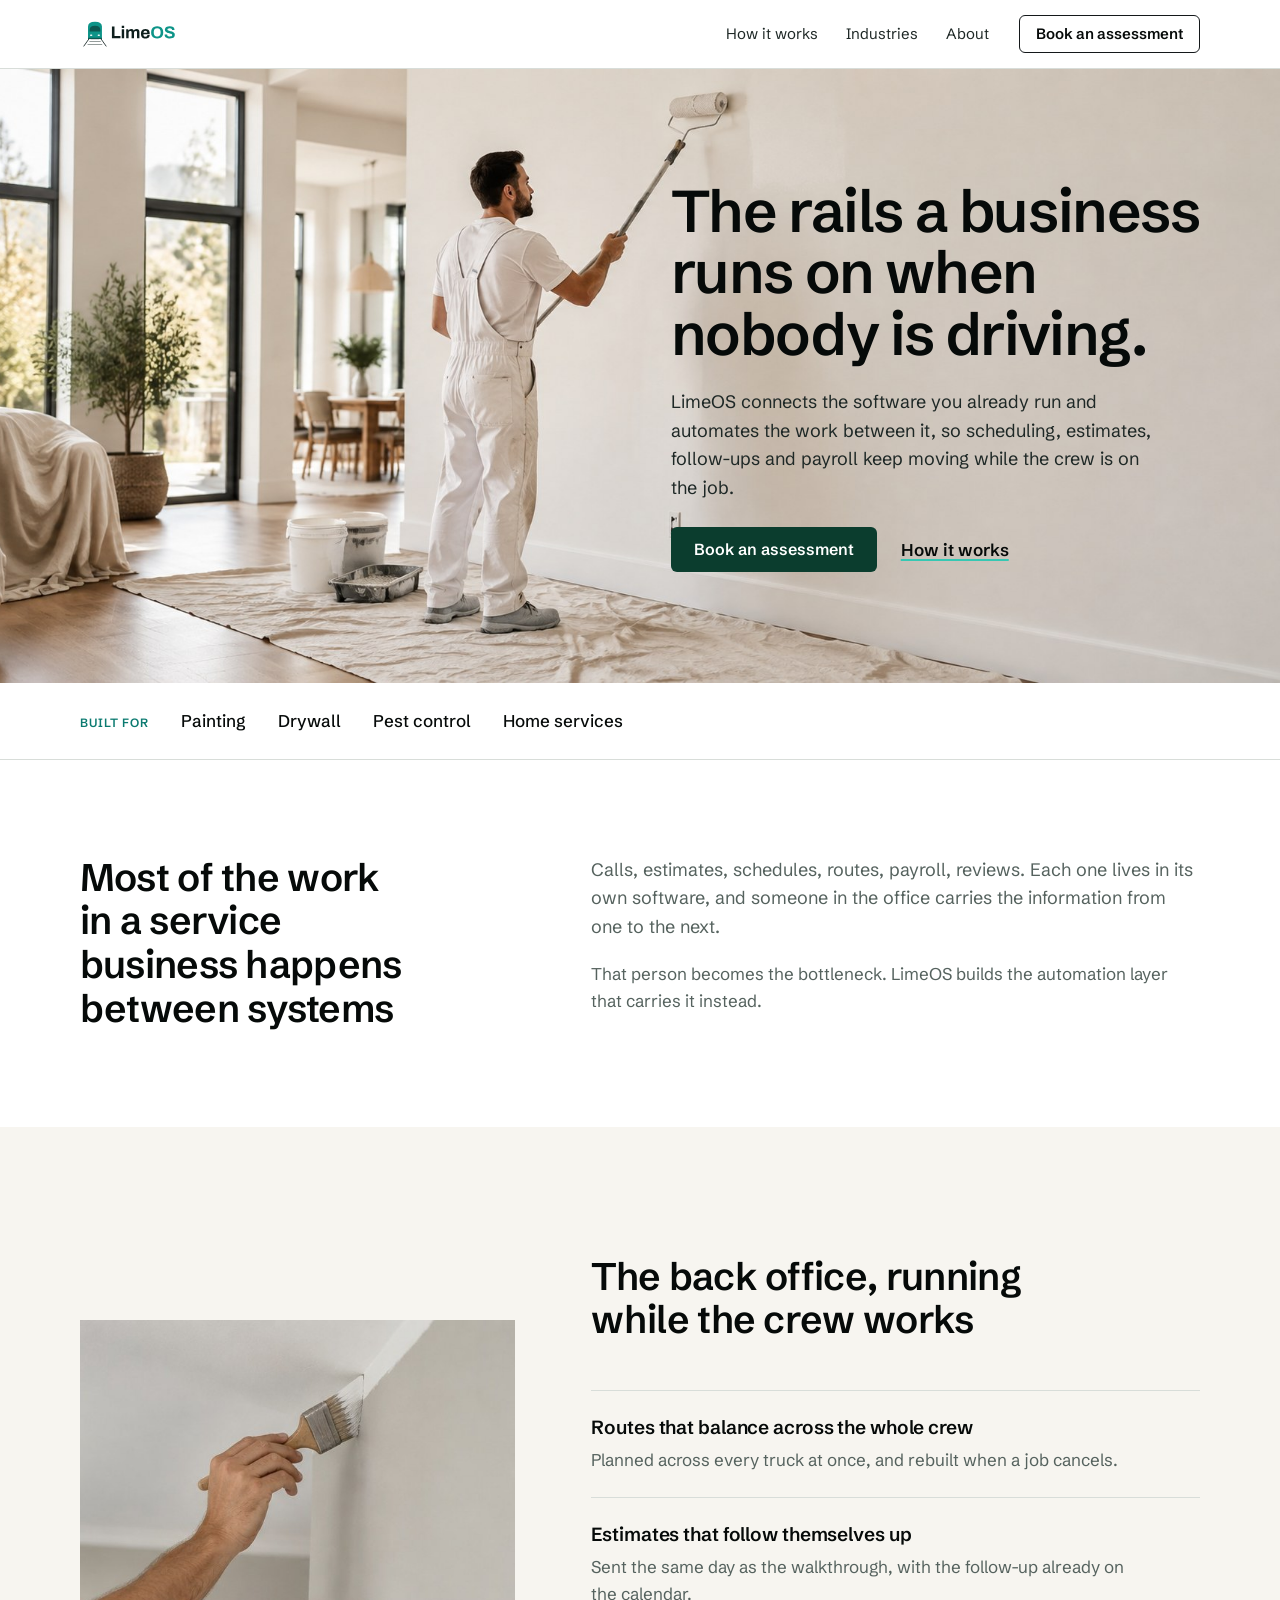
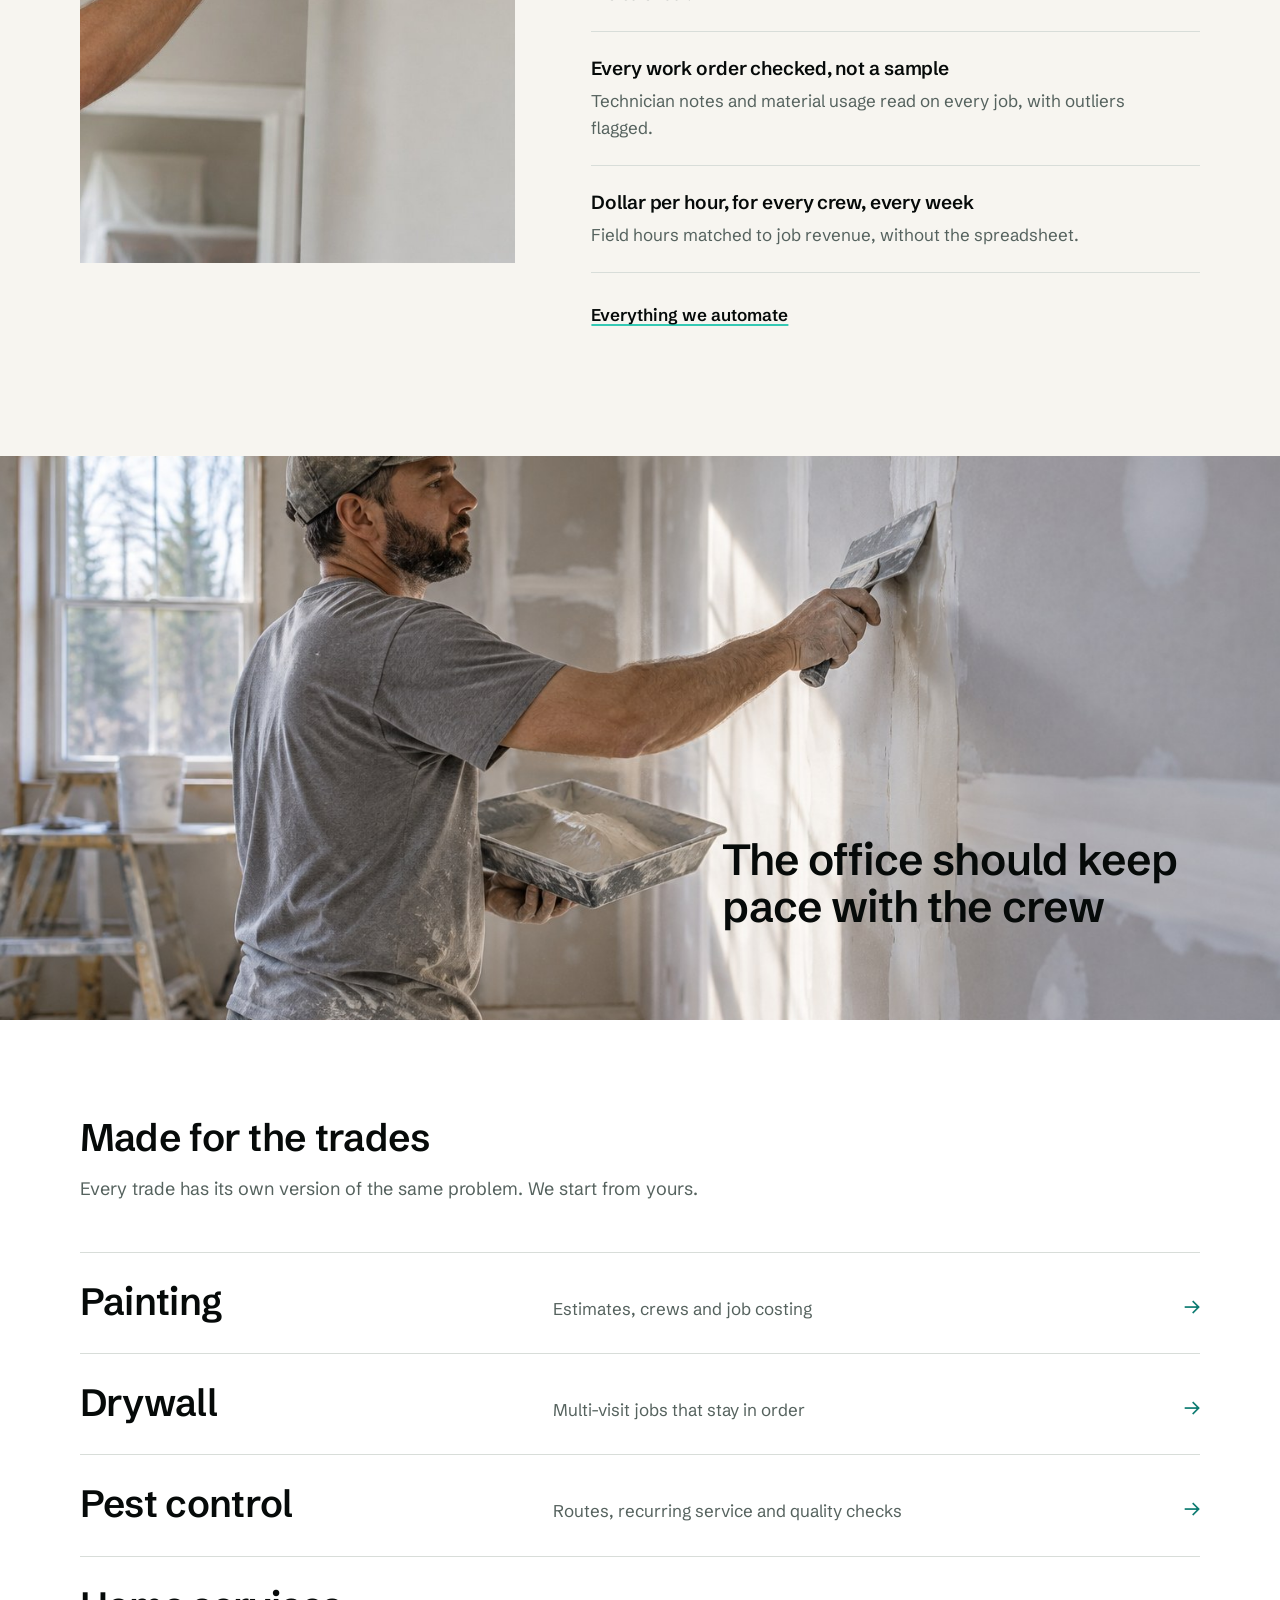
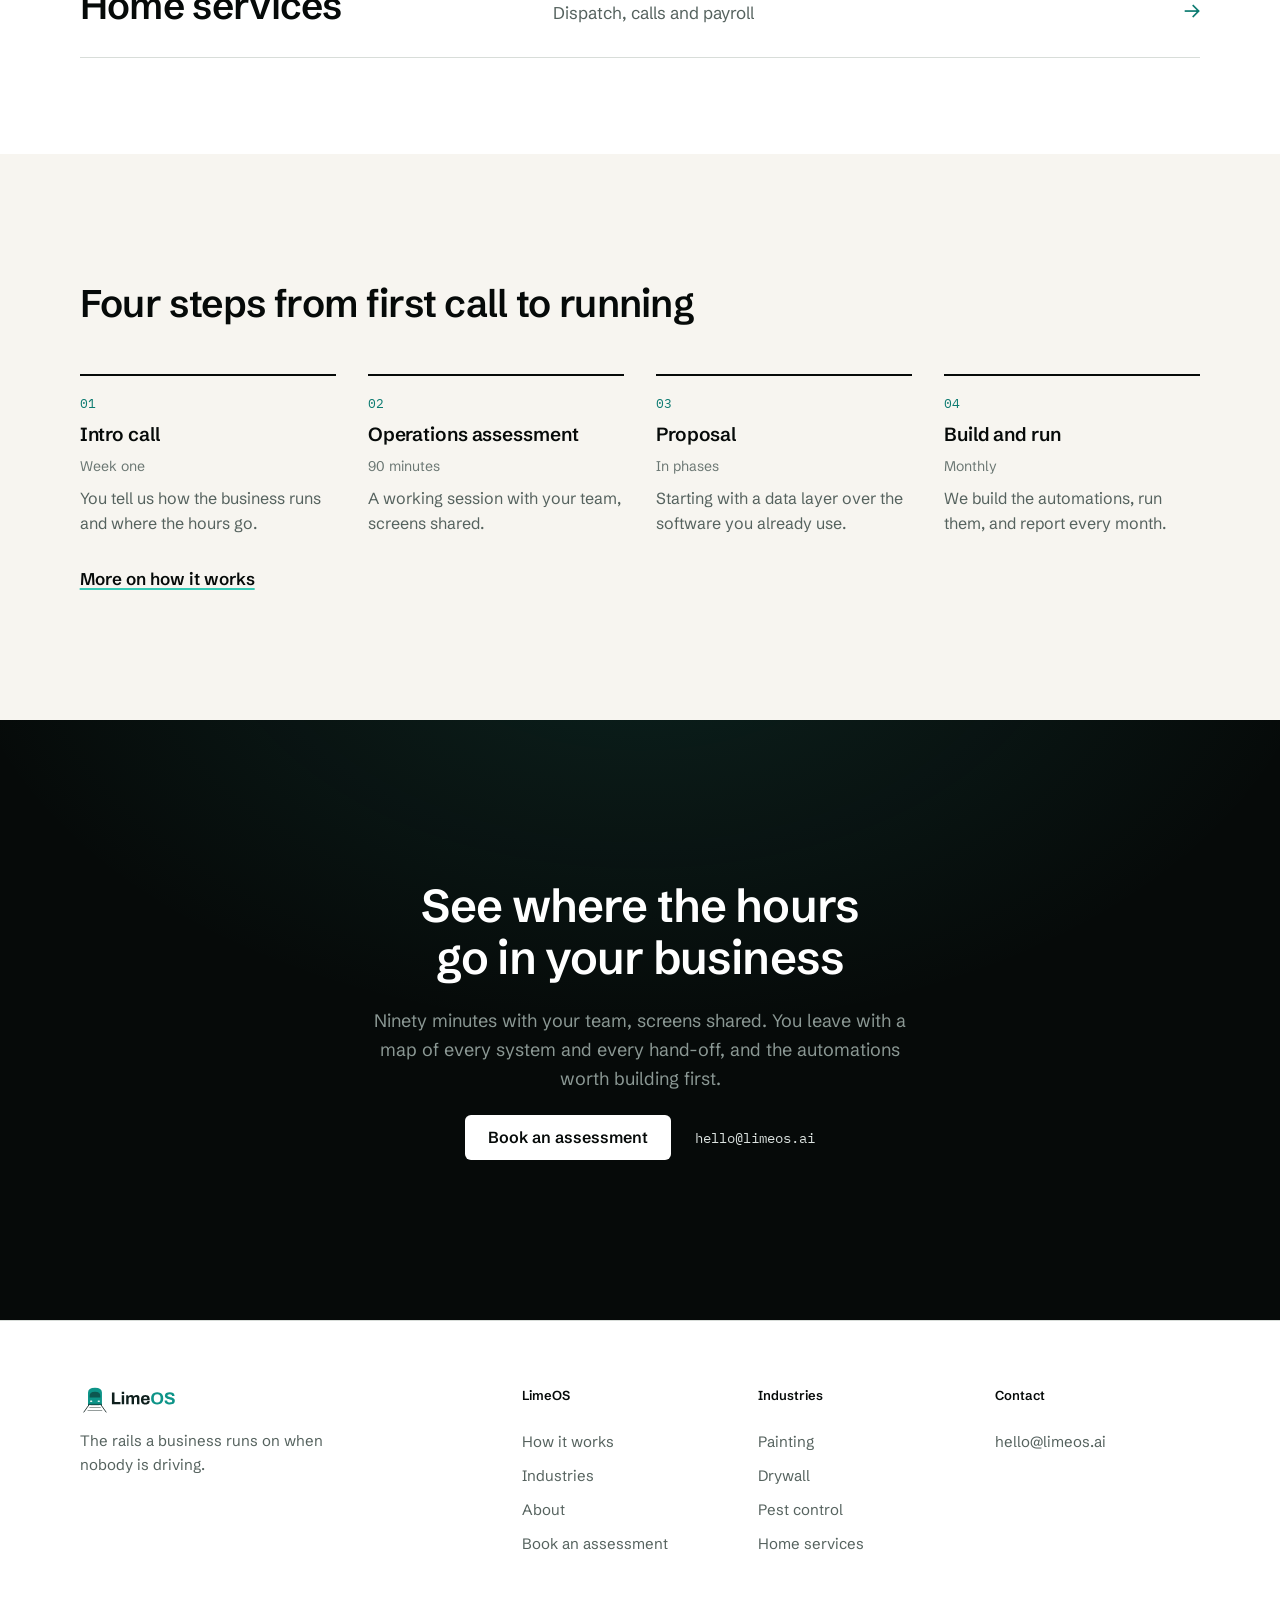
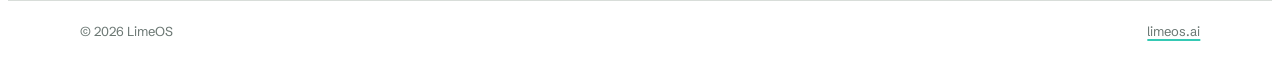
==== commit ce72029a: "Rework the services site after the Nov 12 design critique Removes the repeated section recipe the cr" ====
--- a/services/index.html
+++ b/services/index.html
@@ -20,234 +20,151 @@
 <link rel="preconnect" href="https://fonts.googleapis.com">
 <link rel="preconnect" href="https://fonts.gstatic.com" crossorigin>
 <link rel="stylesheet" href="https://fonts.googleapis.com/css2?family=Schibsted+Grotesk:wght@400;500;600;700&family=IBM+Plex+Mono:wght@400;500&display=swap">
-<link rel="stylesheet" href="site.css">
+<link rel="stylesheet" href="/services/site.css">
 </head>
 <body>
 <div class="nav" id="top">
   <div class="wrap">
-    <a class="brand" href="index.html" aria-label="LimeOS home"><svg xmlns="http://www.w3.org/2000/svg" viewBox="0 0 617 188" aria-hidden="true" focusable="false"><g transform="translate(18.00,18.00)"><g transform="translate(-28.05,-45.72) scale(1.03904)"><path d="M74 132 L33 190 M126 132 L167 190" stroke="#0E1F1D" stroke-width="5.0" stroke-linecap="round" fill="none"/><rect x="74" y="142" width="52" height="7" rx="2.5" fill="#0E1F1D" opacity="0.44"/><rect x="66" y="159" width="69" height="7" rx="2.5" fill="#0E1F1D" opacity="0.44"/><rect x="55" y="177" width="89" height="7" rx="2.5" fill="#0E1F1D" opacity="0.44"/><path d="M58 148 V74 q0-30 42-30 q42 0 42 30 v74 Z" fill="#0D9488"/><path d="M68 92 q0-24 32-24 q32 0 32 24 v10 H68 Z" fill="#0E1F1D" opacity="0.52"/><rect x="70" y="120" width="14" height="9" rx="4.5" fill="#FFFFFF" opacity=".92"/><rect x="116" y="120" width="14" height="9" rx="4.5" fill="#FFFFFF" opacity=".92"/><rect x="58" y="140" width="84" height="8" fill="#0E1F1D" opacity="0.52"/></g></g><g transform="translate(191.90,120.86)"><g fill="#0E1F1D"><path d="M76 0V686H225V127H571V0Z" transform="translate(0.00,0) scale(0.10787,-0.10787)"/><path d="M64 603V723H203V603ZM64 0V526H203V0Z" transform="translate(62.86,0) scale(0.10787,-0.10787)"/><path d="M64 0V526H179L190 454H197Q214 480 237.5 499.0Q261 518 290.5 528.0Q320 538 354 538Q404 538 440.5 518.0Q477 498 497 454H504Q521 480 545.0 499.0Q569 518 600.0 528.0Q631 538 666 538Q716 538 752.5 520.0Q789 502 810.0 461.5Q831 421 831 357V0H692V332Q692 357 686.5 374.5Q681 392 671.0 402.5Q661 413 646.0 418.0Q631 423 614 423Q586 423 564.0 408.0Q542 393 529.5 367.0Q517 341 517 307V0H378V332Q378 357 372.5 374.5Q367 392 357.0 402.5Q347 413 332.5 418.0Q318 423 300 423Q273 423 250.5 408.0Q228 393 215.5 367.0Q203 341 203 307V0Z" transform="translate(90.78,0) scale(0.10787,-0.10787)"/><path d="M303 -12Q216 -12 157.0 17.5Q98 47 68.0 108.0Q38 169 38 263Q38 358 68.0 418.5Q98 479 156.5 508.5Q215 538 300 538Q380 538 435.0 509.5Q490 481 518.0 421.5Q546 362 546 268V232H179Q181 186 193.5 154.0Q206 122 232.5 106.5Q259 91 303 91Q327 91 346.5 97.0Q366 103 380.0 115.0Q394 127 402.0 145.0Q410 163 410 186H546Q546 136 528.0 99.0Q510 62 478.0 37.5Q446 13 401.5 0.5Q357 -12 303 -12ZM181 320H403Q403 350 395.5 372.0Q388 394 375.0 408.0Q362 422 343.5 428.5Q325 435 302 435Q264 435 238.5 422.5Q213 410 199.5 384.5Q186 359 181 320Z" transform="translate(186.00,0) scale(0.10787,-0.10787)"/></g><g fill="#0D9488" transform="translate(249.00,0)"><path d="M396 -12Q287 -12 208.0 27.0Q129 66 87.0 145.0Q45 224 45 343Q45 464 87.0 542.5Q129 621 208.0 659.5Q287 698 396 698Q507 698 585.5 659.5Q664 621 706.0 542.5Q748 464 748 343Q748 224 706.0 145.0Q664 66 585.5 27.0Q507 -12 396 -12ZM396 110Q445 110 482.0 124.0Q519 138 544.0 166.0Q569 194 582.0 234.5Q595 275 595 327V358Q595 411 582.0 452.0Q569 493 544.0 520.5Q519 548 482.0 562.0Q445 576 396 576Q348 576 311.0 562.0Q274 548 249.0 520.5Q224 493 211.5 452.0Q199 411 199 358V327Q199 275 211.5 234.5Q224 194 249.0 166.0Q274 138 311.0 124.0Q348 110 396 110Z" transform="translate(0.00,0) scale(0.10787,-0.10787)"/><path d="M343 -12Q283 -12 229.0 0.0Q175 12 133.5 38.5Q92 65 68.5 105.5Q45 146 45 204Q45 209 45.0 214.5Q45 220 46 223H194Q193 220 193.0 215.0Q193 210 193 206Q193 174 210.5 152.0Q228 130 262.0 119.0Q296 108 341 108Q370 108 392.5 111.5Q415 115 432.5 121.5Q450 128 461.5 137.0Q473 146 478.5 158.0Q484 170 484 185Q484 212 466.5 229.0Q449 246 418.5 258.0Q388 270 350.0 280.0Q312 290 272.0 300.5Q232 311 194.0 326.5Q156 342 126.0 364.0Q96 386 78.0 420.0Q60 454 60 502Q60 553 81.5 590.0Q103 627 142.0 651.0Q181 675 232.0 686.5Q283 698 343 698Q399 698 449.0 686.5Q499 675 537.0 650.0Q575 625 596.5 587.0Q618 549 618 497V485H473V493Q473 520 457.0 539.0Q441 558 412.0 569.0Q383 580 344 580Q302 580 272.5 572.0Q243 564 227.5 548.5Q212 533 212 512Q212 488 229.5 472.5Q247 457 277.5 445.5Q308 434 346.0 425.0Q384 416 424.0 405.0Q464 394 502.0 379.0Q540 364 570.0 341.5Q600 319 618.0 286.0Q636 253 636 207Q636 128 598.0 80.0Q560 32 494.0 10.0Q428 -12 343 -12Z" transform="translate(84.65,0) scale(0.10787,-0.10787)"/></g></g></svg></a>
+    <a class="brand" href="/services/" aria-label="LimeOS home"><svg xmlns="http://www.w3.org/2000/svg" viewBox="0 0 617 188" aria-hidden="true" focusable="false"><g transform="translate(18.00,18.00)"><g transform="translate(-28.05,-45.72) scale(1.03904)"><path d="M74 132 L33 190 M126 132 L167 190" stroke="#0E1F1D" stroke-width="5.0" stroke-linecap="round" fill="none"/><rect x="74" y="142" width="52" height="7" rx="2.5" fill="#0E1F1D" opacity="0.44"/><rect x="66" y="159" width="69" height="7" rx="2.5" fill="#0E1F1D" opacity="0.44"/><rect x="55" y="177" width="89" height="7" rx="2.5" fill="#0E1F1D" opacity="0.44"/><path d="M58 148 V74 q0-30 42-30 q42 0 42 30 v74 Z" fill="#0D9488"/><path d="M68 92 q0-24 32-24 q32 0 32 24 v10 H68 Z" fill="#0E1F1D" opacity="0.52"/><rect x="70" y="120" width="14" height="9" rx="4.5" fill="#FFFFFF" opacity=".92"/><rect x="116" y="120" width="14" height="9" rx="4.5" fill="#FFFFFF" opacity=".92"/><rect x="58" y="140" width="84" height="8" fill="#0E1F1D" opacity="0.52"/></g></g><g transform="translate(191.90,120.86)"><g fill="#0E1F1D"><path d="M76 0V686H225V127H571V0Z" transform="translate(0.00,0) scale(0.10787,-0.10787)"/><path d="M64 603V723H203V603ZM64 0V526H203V0Z" transform="translate(62.86,0) scale(0.10787,-0.10787)"/><path d="M64 0V526H179L190 454H197Q214 480 237.5 499.0Q261 518 290.5 528.0Q320 538 354 538Q404 538 440.5 518.0Q477 498 497 454H504Q521 480 545.0 499.0Q569 518 600.0 528.0Q631 538 666 538Q716 538 752.5 520.0Q789 502 810.0 461.5Q831 421 831 357V0H692V332Q692 357 686.5 374.5Q681 392 671.0 402.5Q661 413 646.0 418.0Q631 423 614 423Q586 423 564.0 408.0Q542 393 529.5 367.0Q517 341 517 307V0H378V332Q378 357 372.5 374.5Q367 392 357.0 402.5Q347 413 332.5 418.0Q318 423 300 423Q273 423 250.5 408.0Q228 393 215.5 367.0Q203 341 203 307V0Z" transform="translate(90.78,0) scale(0.10787,-0.10787)"/><path d="M303 -12Q216 -12 157.0 17.5Q98 47 68.0 108.0Q38 169 38 263Q38 358 68.0 418.5Q98 479 156.5 508.5Q215 538 300 538Q380 538 435.0 509.5Q490 481 518.0 421.5Q546 362 546 268V232H179Q181 186 193.5 154.0Q206 122 232.5 106.5Q259 91 303 91Q327 91 346.5 97.0Q366 103 380.0 115.0Q394 127 402.0 145.0Q410 163 410 186H546Q546 136 528.0 99.0Q510 62 478.0 37.5Q446 13 401.5 0.5Q357 -12 303 -12ZM181 320H403Q403 350 395.5 372.0Q388 394 375.0 408.0Q362 422 343.5 428.5Q325 435 302 435Q264 435 238.5 422.5Q213 410 199.5 384.5Q186 359 181 320Z" transform="translate(186.00,0) scale(0.10787,-0.10787)"/></g><g fill="#0D9488" transform="translate(249.00,0)"><path d="M396 -12Q287 -12 208.0 27.0Q129 66 87.0 145.0Q45 224 45 343Q45 464 87.0 542.5Q129 621 208.0 659.5Q287 698 396 698Q507 698 585.5 659.5Q664 621 706.0 542.5Q748 464 748 343Q748 224 706.0 145.0Q664 66 585.5 27.0Q507 -12 396 -12ZM396 110Q445 110 482.0 124.0Q519 138 544.0 166.0Q569 194 582.0 234.5Q595 275 595 327V358Q595 411 582.0 452.0Q569 493 544.0 520.5Q519 548 482.0 562.0Q445 576 396 576Q348 576 311.0 562.0Q274 548 249.0 520.5Q224 493 211.5 452.0Q199 411 199 358V327Q199 275 211.5 234.5Q224 194 249.0 166.0Q274 138 311.0 124.0Q348 110 396 110Z" transform="translate(0.00,0) scale(0.10787,-0.10787)"/><path d="M343 -12Q283 -12 229.0 0.0Q175 12 133.5 38.5Q92 65 68.5 105.5Q45 146 45 204Q45 209 45.0 214.5Q45 220 46 223H194Q193 220 193.0 215.0Q193 210 193 206Q193 174 210.5 152.0Q228 130 262.0 119.0Q296 108 341 108Q370 108 392.5 111.5Q415 115 432.5 121.5Q450 128 461.5 137.0Q473 146 478.5 158.0Q484 170 484 185Q484 212 466.5 229.0Q449 246 418.5 258.0Q388 270 350.0 280.0Q312 290 272.0 300.5Q232 311 194.0 326.5Q156 342 126.0 364.0Q96 386 78.0 420.0Q60 454 60 502Q60 553 81.5 590.0Q103 627 142.0 651.0Q181 675 232.0 686.5Q283 698 343 698Q399 698 449.0 686.5Q499 675 537.0 650.0Q575 625 596.5 587.0Q618 549 618 497V485H473V493Q473 520 457.0 539.0Q441 558 412.0 569.0Q383 580 344 580Q302 580 272.5 572.0Q243 564 227.5 548.5Q212 533 212 512Q212 488 229.5 472.5Q247 457 277.5 445.5Q308 434 346.0 425.0Q384 416 424.0 405.0Q464 394 502.0 379.0Q540 364 570.0 341.5Q600 319 618.0 286.0Q636 253 636 207Q636 128 598.0 80.0Q560 32 494.0 10.0Q428 -12 343 -12Z" transform="translate(84.65,0) scale(0.10787,-0.10787)"/></g></g></svg></a>
     <nav class="links" aria-label="Primary">
-      <a href="how-it-works.html" data-nav="how-it-works">How it works</a>
-      <a href="industries.html" data-nav="industries">Industries</a>
-      <a href="about.html" data-nav="about">About</a>
+      <a href="/services/how-it-works" data-nav="how-it-works">How it works</a>
+      <a href="/services/industries" data-nav="industries">Industries</a>
+      <a href="/services/about" data-nav="about">About</a>
     </nav>
     <details class="menu">
       <summary>Menu</summary>
       <div class="menu-panel">
-        <a href="index.html" data-nav="home" aria-current="page">Home</a>
-        <a href="how-it-works.html" data-nav="how-it-works">How it works</a>
-        <a href="industries.html" data-nav="industries">Industries</a>
-        <a href="about.html" data-nav="about">About</a>
-        <a class="btn btn-primary" href="assessment.html" data-nav="assessment">Book an assessment</a>
+        <a href="/services/" data-nav="home" aria-current="page">Home</a>
+        <a href="/services/how-it-works" data-nav="how-it-works">How it works</a>
+        <a href="/services/industries" data-nav="industries">Industries</a>
+        <a href="/services/about" data-nav="about">About</a>
+        <a class="btn btn-primary" href="/services/assessment" data-nav="assessment">Book an assessment</a>
       </div>
     </details>
-    <a class="btn btn-primary btn-nav" href="assessment.html" data-nav="assessment">Book an assessment</a>
+    <a class="btn btn-secondary btn-nav" href="/services/assessment" data-nav="assessment">Book an assessment</a>
   </div>
 </div>
 <main>
 <header class="hero">
   <div class="hero-media">
-    <img src="images/limeos-hero-painter-wide.jpg" width="1916" height="821" fetchpriority="high"
+    <img src="/services/images/limeos-hero-painter-wide.jpg" width="1916" height="821" fetchpriority="high"
       alt="A painter rolling a fresh coat onto a long white wall in a bright, empty living room">
   </div>
   <div class="hero-copy">
-    <span class="pill">AI operations for service businesses</span>
     <h1>The rails a business runs on when nobody is driving.</h1>
     <p class="lede">LimeOS connects the software you already run and automates the work
       between it, so scheduling, estimates, follow-ups and payroll keep moving while the
       crew is on the job.</p>
-    <div class="ctas">
-      <a class="btn btn-primary" href="assessment.html">Book an assessment</a>
-      <a class="btn btn-ghost" href="how-it-works.html">How it works</a>
-    </div>
-  </div>
-  <div class="feed frag live">
-    <div class="lab"><span class="dot"></span>Example · this morning</div>
-    <div class="row"><span class="t">6:02</span><span>Route rebuilt after 2 cancellations</span><b class="ok">done</b></div>
-    <div class="row"><span class="t">7:15</span><span>Estimate follow-up sent</span><b class="ok">done</b></div>
-    <div class="row"><span class="t">8:40</span><span>Work order flagged for review</span><b class="warn">check</b></div>
-    <div class="row"><span class="t">9:05</span><span>Payroll sheet ready</span><b class="ok">done</b></div>
+    <div class="actions">
+      <a class="btn btn-primary" href="/services/assessment">Book an assessment</a>
+      <a class="more" href="/services/how-it-works">How it works</a>
+    </div>
   </div>
 </header>
 
-<section class="trades" aria-label="Who we work with">
-  <div class="wrap">
-    <span class="kicker">Built for</span>
+<section class="strip" aria-label="Who we work with">
+  <div class="wrap">
+    <span class="label">Built for</span>
     <ul>
-      <li><a href="industries.html#painting">Painting</a></li>
-      <li><a href="industries.html#drywall">Drywall</a></li>
-      <li><a href="industries.html#pest-control">Pest control</a></li>
-      <li><a href="industries.html#home-services">Home services</a></li>
+      <li><a href="/services/industries#painting">Painting</a></li>
+      <li><a href="/services/industries#drywall">Drywall</a></li>
+      <li><a href="/services/industries#pest-control">Pest control</a></li>
+      <li><a href="/services/industries#home-services">Home services</a></li>
     </ul>
   </div>
 </section>
 
-<section class="intro">
-  <div class="wrap">
-    <h2>Most of the work in a service business happens between systems.</h2>
-    <p>Calls, estimates, schedules, routes, payroll, reviews. Each one lives in its own
-      software, and someone in the office carries the information from one to the next.
-      That person becomes the bottleneck. LimeOS builds the automation layer that carries
-      it instead.</p>
-  </div>
-</section>
-
-<section class="section" style="padding-top:0">
-  <div class="wrap">
-    <div class="head">
-      <span class="pill">What we automate</span>
-      <h2>The back office, running while the crew works.</h2>
-    </div>
-
-    <div class="grid2">
-      <article class="card">
-        <div class="media">
-          <img src="images/limeos-work-van.jpg" width="1536" height="1024" loading="lazy" decoding="async"
-            alt="A white work van with a ladder rack parked in a driveway at sunrise">
-          <div class="frag br">
-            <div class="lab"><span class="dot"></span>Route board · Thursday</div>
-            <div class="row"><span class="t">Truck 1</span><span>7 stops</span><b>8:00–4:10</b></div>
-            <div class="row"><span class="t">Truck 2</span><span>6 stops</span><b>8:30–3:45</b></div>
-            <div class="row"><span class="t">Truck 3</span><span>7 stops</span><b>8:00–4:30</b></div>
-            <div class="foot">Rebuilt 6:02 am after 2 cancellations</div>
-          </div>
-        </div>
-        <h3>Routes that balance across the whole crew</h3>
-        <p>We plan the day across every truck at once, not one technician at a time, and
-          rebuild it when a job cancels.</p>
-      </article>
-
-      <article class="card">
-        <div class="media">
-          <img src="images/limeos-estimate-desk.jpg" width="1536" height="1024" loading="lazy" decoding="async"
-            alt="A desk with a laptop, a printed estimate, a tape measure and a calculator">
-          <div class="frag tl">
-            <div class="lab"><span class="dot"></span>Estimate #1182</div>
-            <div class="row"><span class="t">Walkthrough</span><span></span><b>Tue 10:30</b></div>
-            <div class="row"><span class="t">Estimate sent</span><span></span><b>Tue 2:14 pm</b></div>
-            <div class="row"><span class="t">Follow-up</span><span></span><b>Thu 9:00 am</b></div>
-            <div class="foot">Scheduled automatically</div>
-          </div>
-        </div>
-        <h3>Estimates that follow themselves up</h3>
-        <p>The estimate goes out the same day as the walkthrough, and the follow-up is
-          already on the calendar. Nobody has to remember.</p>
-      </article>
-
-      <article class="card">
-        <div class="media">
-          <img src="images/limeos-pest-technician.jpg" width="1536" height="1024" loading="lazy" decoding="async"
-            alt="A pest control technician inspecting the foundation of a house with a clipboard">
-          <div class="frag tr">
-            <div class="lab"><span class="dot"></span>Quality check</div>
-            <div class="row"><span class="t">Work order</span><span></span><b>#2041</b></div>
-            <div class="row"><span class="t">Material</span><span></span><b class="warn">3.2× typical</b></div>
-            <div class="row"><span class="t">Tech notes</span><span></span><b class="warn">incomplete</b></div>
-            <div class="foot">Flagged for review</div>
-          </div>
-        </div>
-        <h3>Every work order checked, not a sample</h3>
-        <p>We read technician notes and material usage on every job and flag the ones
-          worth a second look, before they turn into a callback.</p>
-      </article>
-
-      <article class="card">
-        <div class="media">
-          <img src="images/limeos-crew-spraying.jpg" width="1536" height="1024" loading="lazy" decoding="async"
-            alt="Two painters in protective suits spraying an interior wall">
-          <div class="frag bl">
-            <div class="lab"><span class="dot"></span>Dollar per hour · this week</div>
-            <div class="bar"><span>Crew A</span><i style="--w:76%"></i><b>$94</b></div>
-            <div class="bar"><span>Crew B</span><i style="--w:62%"></i><b>$78</b></div>
-            <div class="bar"><span>Crew C</span><i style="--w:84%"></i><b>$101</b></div>
-          </div>
-        </div>
-        <h3>Dollar per hour, for every crew, every week</h3>
-        <p>Hours from the field and revenue from the job, put together automatically. The
-          number owners ask for, without the spreadsheet.</p>
-      </article>
-    </div>
-
-    <div class="section-foot"><a class="more" href="how-it-works.html">Everything we automate →</a></div>
+<section class="s-96">
+  <div class="wrap duo">
+    <h2>Most of the work in a service business happens between systems</h2>
+    <div class="copy">
+      <p class="lede">Calls, estimates, schedules, routes, payroll, reviews. Each one lives
+        in its own software, and someone in the office carries the information from one to
+        the next.</p>
+      <p>That person becomes the bottleneck. LimeOS builds the automation layer that carries
+        it instead.</p>
+    </div>
+  </div>
+</section>
+
+<section class="s-128 warm">
+  <div class="wrap duo mid">
+    <div class="photo">
+      <img src="/services/images/limeos-crop-brush.jpg" width="600" height="750" loading="lazy" decoding="async"
+        alt="A painter's hand cutting in along a ceiling line with a brush">
+    </div>
+    <div>
+      <div class="head">
+        <h2>The back office, running while the crew works</h2>
+      </div>
+      <ul class="hl">
+        <li><h3>Routes that balance across the whole crew</h3>
+          <p>Planned across every truck at once, and rebuilt when a job cancels.</p></li>
+        <li><h3>Estimates that follow themselves up</h3>
+          <p>Sent the same day as the walkthrough, with the follow-up already on the calendar.</p></li>
+        <li><h3>Every work order checked, not a sample</h3>
+          <p>Technician notes and material usage read on every job, with outliers flagged.</p></li>
+        <li><h3>Dollar per hour, for every crew, every week</h3>
+          <p>Field hours matched to job revenue, without the spreadsheet.</p></li>
+      </ul>
+      <p class="list-foot"><a class="more" href="/services/how-it-works">Everything we automate</a></p>
+    </div>
   </div>
 </section>
 
 <section class="band" aria-label="What we believe">
-  <img src="images/limeos-drywall-finishing.jpg" width="1536" height="1024" loading="lazy" decoding="async"
+  <img src="/services/images/limeos-drywall-finishing.jpg" width="1536" height="1024" loading="lazy" decoding="async"
     alt="A drywall finisher skimming a seam with a taping knife">
   <div class="band-copy">
-    <span class="kicker">What we believe</span>
-    <p>The office should keep pace with the crew.</p>
-  </div>
-</section>
-
-<section class="section">
+    <p>The office should keep pace with the crew</p>
+  </div>
+</section>
+
+<section class="s-96">
   <div class="wrap">
     <div class="head">
-      <span class="pill">Industries</span>
-      <h2>Made for the trades, one at a time.</h2>
-      <p>Every trade has its own version of the same problem. We start from yours.</p>
-    </div>
-    <div class="grid3" style="grid-template-columns:repeat(auto-fit,minmax(220px,1fr))">
-      <div class="mini">
-        <span class="kicker">Painting</span>
-        <h3>Estimates, crews and job costing</h3>
-        <p>Walkthrough to signed estimate to scheduled crew, with dollar per hour at the end of it.</p>
-        <a class="more" href="industries.html#painting">Painting →</a>
-      </div>
-      <div class="mini">
-        <span class="kicker">Drywall</span>
-        <h3>Multi-visit jobs that stay in order</h3>
-        <p>Hang, tape, mud and sand on the right days, with materials tracked against the job.</p>
-        <a class="more" href="industries.html#drywall">Drywall →</a>
-      </div>
-      <div class="mini">
-        <span class="kicker">Pest control</span>
-        <h3>Routes, recurring service and quality</h3>
-        <p>Balanced routes across technicians and every work order checked before a callback.</p>
-        <a class="more" href="industries.html#pest-control">Pest control →</a>
-      </div>
-      <div class="mini">
-        <span class="kicker">Home services</span>
-        <h3>Dispatch, calls and payroll</h3>
-        <p>Every call on the right customer and payroll that assembles itself at the end of the week.</p>
-        <a class="more" href="industries.html#home-services">Home services →</a>
-      </div>
-    </div>
-  </div>
-</section>
-
-<section class="section tinted">
+      <h2>Made for the trades</h2>
+      <p class="lede">Every trade has its own version of the same problem. We start from yours.</p>
+    </div>
+    <ul class="index">
+      <li><a href="/services/industries#painting"><span class="name">Painting</span>
+        <span class="what">Estimates, crews and job costing</span><span class="go" aria-hidden="true">→</span></a></li>
+      <li><a href="/services/industries#drywall"><span class="name">Drywall</span>
+        <span class="what">Multi-visit jobs that stay in order</span><span class="go" aria-hidden="true">→</span></a></li>
+      <li><a href="/services/industries#pest-control"><span class="name">Pest control</span>
+        <span class="what">Routes, recurring service and quality checks</span><span class="go" aria-hidden="true">→</span></a></li>
+      <li><a href="/services/industries#home-services"><span class="name">Home services</span>
+        <span class="what">Dispatch, calls and payroll</span><span class="go" aria-hidden="true">→</span></a></li>
+    </ul>
+  </div>
+</section>
+
+<section class="s-128 warm">
   <div class="wrap">
     <div class="head">
-      <span class="pill">How it works</span>
-      <h2>Four stops from first call to running.</h2>
-    </div>
-    <ol class="track">
-      <li><span class="node">01</span><span class="when">Week one</span><h3>Intro call</h3>
-        <p>A short call. You tell us how the business runs and where the hours go.</p></li>
-      <li><span class="node">02</span><span class="when">90 minutes</span><h3>Operations assessment</h3>
-        <p>A working session with your team, screens shared. We map every system and every hand-off.</p></li>
-      <li><span class="node">03</span><span class="when">In phases</span><h3>Proposal</h3>
-        <p>Built in phases, starting with a data layer over the software you already use.</p></li>
-      <li><span class="node">04</span><span class="when">Monthly</span><h3>Build and run</h3>
-        <p>We build the automations, run them for you, and report on them every month.</p></li>
+      <h2>Four steps from first call to running</h2>
+    </div>
+    <ol class="steps">
+      <li><span class="n">01</span><h3>Intro call</h3><span class="when">Week one</span>
+        <p>You tell us how the business runs and where the hours go.</p></li>
+      <li><span class="n">02</span><h3>Operations assessment</h3><span class="when">90 minutes</span>
+        <p>A working session with your team, screens shared.</p></li>
+      <li><span class="n">03</span><h3>Proposal</h3><span class="when">In phases</span>
+        <p>Starting with a data layer over the software you already use.</p></li>
+      <li><span class="n">04</span><h3>Build and run</h3><span class="when">Monthly</span>
+        <p>We build the automations, run them, and report every month.</p></li>
     </ol>
-    <div class="section-foot"><a class="more" href="how-it-works.html">More on how it works →</a></div>
-  </div>
-</section>
-
-<section class="dark" aria-label="Book an assessment">
-  <div class="wrap cta-in">
-    <div class="cta-copy">
-      <span class="pill">Start here</span>
-      <h2>Book an operations assessment.</h2>
-      <p>Ninety minutes with your team, screens shared. You leave with a map of every system
-        and every hand-off, and the automations worth building first.</p>
-      <div class="ctas">
-        <a class="btn btn-primary" href="assessment.html">Book an assessment</a>
-        <span class="mail">hello@limeos.ai</span>
-      </div>
+    <p class="list-foot"><a class="more" href="/services/how-it-works">More on how it works</a></p>
+  </div>
+</section>
+
+<section class="dark closing s-160" aria-label="Book an assessment">
+  <div class="wrap">
+    <h2>See where the hours go in your business</h2>
+    <p>Ninety minutes with your team, screens shared. You leave with a map of every system and every hand-off, and the automations worth building first.</p>
+    <div class="actions">
+      <a class="btn btn-primary" href="/services/assessment">Book an assessment</a>
+      <span class="mail">hello@limeos.ai</span>
     </div>
   </div>
 </section>
@@ -256,15 +173,22 @@
 <footer class="footer">
   <div class="wrap foot-in">
     <div>
-      <a class="brand" href="index.html" aria-label="LimeOS home"><svg xmlns="http://www.w3.org/2000/svg" viewBox="0 0 617 188" aria-hidden="true" focusable="false"><g transform="translate(18.00,18.00)"><g transform="translate(-28.05,-45.72) scale(1.03904)"><path d="M74 132 L33 190 M126 132 L167 190" stroke="#0E1F1D" stroke-width="5.0" stroke-linecap="round" fill="none"/><rect x="74" y="142" width="52" height="7" rx="2.5" fill="#0E1F1D" opacity="0.44"/><rect x="66" y="159" width="69" height="7" rx="2.5" fill="#0E1F1D" opacity="0.44"/><rect x="55" y="177" width="89" height="7" rx="2.5" fill="#0E1F1D" opacity="0.44"/><path d="M58 148 V74 q0-30 42-30 q42 0 42 30 v74 Z" fill="#0D9488"/><path d="M68 92 q0-24 32-24 q32 0 32 24 v10 H68 Z" fill="#0E1F1D" opacity="0.52"/><rect x="70" y="120" width="14" height="9" rx="4.5" fill="#FFFFFF" opacity=".92"/><rect x="116" y="120" width="14" height="9" rx="4.5" fill="#FFFFFF" opacity=".92"/><rect x="58" y="140" width="84" height="8" fill="#0E1F1D" opacity="0.52"/></g></g><g transform="translate(191.90,120.86)"><g fill="#0E1F1D"><path d="M76 0V686H225V127H571V0Z" transform="translate(0.00,0) scale(0.10787,-0.10787)"/><path d="M64 603V723H203V603ZM64 0V526H203V0Z" transform="translate(62.86,0) scale(0.10787,-0.10787)"/><path d="M64 0V526H179L190 454H197Q214 480 237.5 499.0Q261 518 290.5 528.0Q320 538 354 538Q404 538 440.5 518.0Q477 498 497 454H504Q521 480 545.0 499.0Q569 518 600.0 528.0Q631 538 666 538Q716 538 752.5 520.0Q789 502 810.0 461.5Q831 421 831 357V0H692V332Q692 357 686.5 374.5Q681 392 671.0 402.5Q661 413 646.0 418.0Q631 423 614 423Q586 423 564.0 408.0Q542 393 529.5 367.0Q517 341 517 307V0H378V332Q378 357 372.5 374.5Q367 392 357.0 402.5Q347 413 332.5 418.0Q318 423 300 423Q273 423 250.5 408.0Q228 393 215.5 367.0Q203 341 203 307V0Z" transform="translate(90.78,0) scale(0.10787,-0.10787)"/><path d="M303 -12Q216 -12 157.0 17.5Q98 47 68.0 108.0Q38 169 38 263Q38 358 68.0 418.5Q98 479 156.5 508.5Q215 538 300 538Q380 538 435.0 509.5Q490 481 518.0 421.5Q546 362 546 268V232H179Q181 186 193.5 154.0Q206 122 232.5 106.5Q259 91 303 91Q327 91 346.5 97.0Q366 103 380.0 115.0Q394 127 402.0 145.0Q410 163 410 186H546Q546 136 528.0 99.0Q510 62 478.0 37.5Q446 13 401.5 0.5Q357 -12 303 -12ZM181 320H403Q403 350 395.5 372.0Q388 394 375.0 408.0Q362 422 343.5 428.5Q325 435 302 435Q264 435 238.5 422.5Q213 410 199.5 384.5Q186 359 181 320Z" transform="translate(186.00,0) scale(0.10787,-0.10787)"/></g><g fill="#0D9488" transform="translate(249.00,0)"><path d="M396 -12Q287 -12 208.0 27.0Q129 66 87.0 145.0Q45 224 45 343Q45 464 87.0 542.5Q129 621 208.0 659.5Q287 698 396 698Q507 698 585.5 659.5Q664 621 706.0 542.5Q748 464 748 343Q748 224 706.0 145.0Q664 66 585.5 27.0Q507 -12 396 -12ZM396 110Q445 110 482.0 124.0Q519 138 544.0 166.0Q569 194 582.0 234.5Q595 275 595 327V358Q595 411 582.0 452.0Q569 493 544.0 520.5Q519 548 482.0 562.0Q445 576 396 576Q348 576 311.0 562.0Q274 548 249.0 520.5Q224 493 211.5 452.0Q199 411 199 358V327Q199 275 211.5 234.5Q224 194 249.0 166.0Q274 138 311.0 124.0Q348 110 396 110Z" transform="translate(0.00,0) scale(0.10787,-0.10787)"/><path d="M343 -12Q283 -12 229.0 0.0Q175 12 133.5 38.5Q92 65 68.5 105.5Q45 146 45 204Q45 209 45.0 214.5Q45 220 46 223H194Q193 220 193.0 215.0Q193 210 193 206Q193 174 210.5 152.0Q228 130 262.0 119.0Q296 108 341 108Q370 108 392.5 111.5Q415 115 432.5 121.5Q450 128 461.5 137.0Q473 146 478.5 158.0Q484 170 484 185Q484 212 466.5 229.0Q449 246 418.5 258.0Q388 270 350.0 280.0Q312 290 272.0 300.5Q232 311 194.0 326.5Q156 342 126.0 364.0Q96 386 78.0 420.0Q60 454 60 502Q60 553 81.5 590.0Q103 627 142.0 651.0Q181 675 232.0 686.5Q283 698 343 698Q399 698 449.0 686.5Q499 675 537.0 650.0Q575 625 596.5 587.0Q618 549 618 497V485H473V493Q473 520 457.0 539.0Q441 558 412.0 569.0Q383 580 344 580Q302 580 272.5 572.0Q243 564 227.5 548.5Q212 533 212 512Q212 488 229.5 472.5Q247 457 277.5 445.5Q308 434 346.0 425.0Q384 416 424.0 405.0Q464 394 502.0 379.0Q540 364 570.0 341.5Q600 319 618.0 286.0Q636 253 636 207Q636 128 598.0 80.0Q560 32 494.0 10.0Q428 -12 343 -12Z" transform="translate(84.65,0) scale(0.10787,-0.10787)"/></g></g></svg></a>
+      <a class="brand" href="/services/" aria-label="LimeOS home"><svg xmlns="http://www.w3.org/2000/svg" viewBox="0 0 617 188" aria-hidden="true" focusable="false"><g transform="translate(18.00,18.00)"><g transform="translate(-28.05,-45.72) scale(1.03904)"><path d="M74 132 L33 190 M126 132 L167 190" stroke="#0E1F1D" stroke-width="5.0" stroke-linecap="round" fill="none"/><rect x="74" y="142" width="52" height="7" rx="2.5" fill="#0E1F1D" opacity="0.44"/><rect x="66" y="159" width="69" height="7" rx="2.5" fill="#0E1F1D" opacity="0.44"/><rect x="55" y="177" width="89" height="7" rx="2.5" fill="#0E1F1D" opacity="0.44"/><path d="M58 148 V74 q0-30 42-30 q42 0 42 30 v74 Z" fill="#0D9488"/><path d="M68 92 q0-24 32-24 q32 0 32 24 v10 H68 Z" fill="#0E1F1D" opacity="0.52"/><rect x="70" y="120" width="14" height="9" rx="4.5" fill="#FFFFFF" opacity=".92"/><rect x="116" y="120" width="14" height="9" rx="4.5" fill="#FFFFFF" opacity=".92"/><rect x="58" y="140" width="84" height="8" fill="#0E1F1D" opacity="0.52"/></g></g><g transform="translate(191.90,120.86)"><g fill="#0E1F1D"><path d="M76 0V686H225V127H571V0Z" transform="translate(0.00,0) scale(0.10787,-0.10787)"/><path d="M64 603V723H203V603ZM64 0V526H203V0Z" transform="translate(62.86,0) scale(0.10787,-0.10787)"/><path d="M64 0V526H179L190 454H197Q214 480 237.5 499.0Q261 518 290.5 528.0Q320 538 354 538Q404 538 440.5 518.0Q477 498 497 454H504Q521 480 545.0 499.0Q569 518 600.0 528.0Q631 538 666 538Q716 538 752.5 520.0Q789 502 810.0 461.5Q831 421 831 357V0H692V332Q692 357 686.5 374.5Q681 392 671.0 402.5Q661 413 646.0 418.0Q631 423 614 423Q586 423 564.0 408.0Q542 393 529.5 367.0Q517 341 517 307V0H378V332Q378 357 372.5 374.5Q367 392 357.0 402.5Q347 413 332.5 418.0Q318 423 300 423Q273 423 250.5 408.0Q228 393 215.5 367.0Q203 341 203 307V0Z" transform="translate(90.78,0) scale(0.10787,-0.10787)"/><path d="M303 -12Q216 -12 157.0 17.5Q98 47 68.0 108.0Q38 169 38 263Q38 358 68.0 418.5Q98 479 156.5 508.5Q215 538 300 538Q380 538 435.0 509.5Q490 481 518.0 421.5Q546 362 546 268V232H179Q181 186 193.5 154.0Q206 122 232.5 106.5Q259 91 303 91Q327 91 346.5 97.0Q366 103 380.0 115.0Q394 127 402.0 145.0Q410 163 410 186H546Q546 136 528.0 99.0Q510 62 478.0 37.5Q446 13 401.5 0.5Q357 -12 303 -12ZM181 320H403Q403 350 395.5 372.0Q388 394 375.0 408.0Q362 422 343.5 428.5Q325 435 302 435Q264 435 238.5 422.5Q213 410 199.5 384.5Q186 359 181 320Z" transform="translate(186.00,0) scale(0.10787,-0.10787)"/></g><g fill="#0D9488" transform="translate(249.00,0)"><path d="M396 -12Q287 -12 208.0 27.0Q129 66 87.0 145.0Q45 224 45 343Q45 464 87.0 542.5Q129 621 208.0 659.5Q287 698 396 698Q507 698 585.5 659.5Q664 621 706.0 542.5Q748 464 748 343Q748 224 706.0 145.0Q664 66 585.5 27.0Q507 -12 396 -12ZM396 110Q445 110 482.0 124.0Q519 138 544.0 166.0Q569 194 582.0 234.5Q595 275 595 327V358Q595 411 582.0 452.0Q569 493 544.0 520.5Q519 548 482.0 562.0Q445 576 396 576Q348 576 311.0 562.0Q274 548 249.0 520.5Q224 493 211.5 452.0Q199 411 199 358V327Q199 275 211.5 234.5Q224 194 249.0 166.0Q274 138 311.0 124.0Q348 110 396 110Z" transform="translate(0.00,0) scale(0.10787,-0.10787)"/><path d="M343 -12Q283 -12 229.0 0.0Q175 12 133.5 38.5Q92 65 68.5 105.5Q45 146 45 204Q45 209 45.0 214.5Q45 220 46 223H194Q193 220 193.0 215.0Q193 210 193 206Q193 174 210.5 152.0Q228 130 262.0 119.0Q296 108 341 108Q370 108 392.5 111.5Q415 115 432.5 121.5Q450 128 461.5 137.0Q473 146 478.5 158.0Q484 170 484 185Q484 212 466.5 229.0Q449 246 418.5 258.0Q388 270 350.0 280.0Q312 290 272.0 300.5Q232 311 194.0 326.5Q156 342 126.0 364.0Q96 386 78.0 420.0Q60 454 60 502Q60 553 81.5 590.0Q103 627 142.0 651.0Q181 675 232.0 686.5Q283 698 343 698Q399 698 449.0 686.5Q499 675 537.0 650.0Q575 625 596.5 587.0Q618 549 618 497V485H473V493Q473 520 457.0 539.0Q441 558 412.0 569.0Q383 580 344 580Q302 580 272.5 572.0Q243 564 227.5 548.5Q212 533 212 512Q212 488 229.5 472.5Q247 457 277.5 445.5Q308 434 346.0 425.0Q384 416 424.0 405.0Q464 394 502.0 379.0Q540 364 570.0 341.5Q600 319 618.0 286.0Q636 253 636 207Q636 128 598.0 80.0Q560 32 494.0 10.0Q428 -12 343 -12Z" transform="translate(84.65,0) scale(0.10787,-0.10787)"/></g></g></svg></a>
       <p class="tag">The rails a business runs on when nobody is driving.</p>
     </div>
-    <nav aria-label="Footer">
-      <h4>Company</h4>
-      <a href="how-it-works.html">How it works</a>
-      <a href="industries.html">Industries</a>
-      <a href="about.html">About</a>
-      <a href="assessment.html">Book an assessment</a>
+    <nav aria-label="Pages">
+      <h4>LimeOS</h4>
+      <a href="/services/how-it-works">How it works</a>
+      <a href="/services/industries">Industries</a>
+      <a href="/services/about">About</a>
+      <a href="/services/assessment">Book an assessment</a>
+    </nav>
+    <nav aria-label="Industries">
+      <h4>Industries</h4>
+      <a href="/services/industries#painting">Painting</a>
+      <a href="/services/industries#drywall">Drywall</a>
+      <a href="/services/industries#pest-control">Pest control</a>
+      <a href="/services/industries#home-services">Home services</a>
     </nav>
     <div class="col">
       <h4>Contact</h4>
@@ -273,7 +197,7 @@
   </div>
   <div class="wrap foot-base">
     <span>© 2026 LimeOS</span>
-    <span>limeos.ai</span>
+    <a href="https://limeos.ai/">limeos.ai</a>
   </div>
 </footer>
 </body>
--- a/services/site.css
+++ b/services/site.css
@@ -1,343 +1,289 @@
-/* LimeOS. The brand's own colours on white pages: near-black #060A09 and turquoise
-   #35C9B4, with the logo's teal family for anything that must read as text on white.
-   Turquoise was drawn for a dark ground and only reaches ~2:1 against white, so on
-   light sections it is a fill (buttons carry near-black text) and never body text;
-   --accent-ink, a deeper step of the logo teal, takes links and labels at AA.
-   The near-black bands bring back the current site's world: dark ground, turquoise
-   light, the old palette's text greys. */
+/* LimeOS services site, second pass, after the Nov 12 design critique.
+   One family (Schibsted Grotesk) carries text and display; IBM Plex Mono survives only
+   where it earns it: list numbers and the assessment fact row. Teal #35C9B4 is now a
+   small accent (underlines, rules, the current-page mark); actions are deep green
+   #0B3D2E. Warm paper extends the warm hero into a system. Square corners on images,
+   6px only on things you can press or type in. Sections are left-aligned and vary in
+   height; centring is kept for the hero and the closing band. */
 :root{
   color-scheme: light;
-  --ink:#060A09; --text:#1E2826; --muted:#55625E; --faint:#66736F;
-  --accent:#35C9B4; --accent-hi:#5ED6C4; --accent-ink:#0B7A70; --teal:#0D9488;
-  --paper:#FFFFFF; --tint:#F2F6F5; --card:#EBF1EF; --line:#DFE7E5;
-  --dark:#060A09; --dk-text:#DCE3E0; --dk-muted:#8B9894; --dk-line:#1B2422;
-  --glass:rgba(255,255,255,.82); --glass-line:rgba(255,255,255,.94);
-  --warn:#A34E12;
+  --ink:#060A09; --text:#1E2826; --muted:#55625E; --faint:#6B7773;
+  --accent:#35C9B4; --accent-ink:#0B7A70;
+  --action:#0B3D2E; --action-hi:#11533F;
+  --paper:#FFFFFF; --warm:#F7F5F0; --hero:#E9E4DC; --rule:#D8DDD9;
+  --dark:#060A09; --dk-text:#DCE3E0; --dk-muted:#8B9894; --dk-rule:#1F2A28;
   --d:"Schibsted Grotesk",-apple-system,BlinkMacSystemFont,"Segoe UI",Roboto,Helvetica,Arial,sans-serif;
   --m:"IBM Plex Mono",ui-monospace,SFMono-Regular,Menlo,Consolas,monospace;
-  --gutter:clamp(18px,4vw,40px);
-  --max:1200px;
-  --r:20px;
+  --gutter:clamp(18px,5.6vw,72px);
+  --max:1264px;
 }
 *{box-sizing:border-box}
 html{scroll-behavior:smooth;-webkit-text-size-adjust:100%}
 body{margin:0;background:var(--paper);color:var(--text);font-family:var(--d);
   font-size:17px;line-height:1.6;-webkit-font-smoothing:antialiased}
 img{max-width:100%;display:block}
-a{color:var(--accent-ink)}
-a:focus-visible,.btn:focus-visible,summary:focus-visible{outline:2px solid var(--accent-ink);outline-offset:3px;border-radius:6px}
+a{color:var(--ink);text-decoration:underline;text-decoration-color:var(--accent);
+  text-decoration-thickness:2px;text-underline-offset:3px}
+a:hover{text-decoration-color:var(--ink)}
+a:focus-visible,.btn:focus-visible,summary:focus-visible,input:focus-visible,select:focus-visible,textarea:focus-visible{
+  outline:2px solid var(--accent-ink);outline-offset:3px}
 ::selection{background:var(--accent);color:var(--ink)}
 section,header{scroll-margin-top:84px}
 .wrap{max-width:var(--max);margin:0 auto;padding-inline:var(--gutter)}
 
-h1,h2,h3{color:var(--ink);font-weight:600;letter-spacing:-.022em;line-height:1.06;margin:0;text-wrap:balance}
-h1{font-size:clamp(40px,4.6vw,66px)}
-h2{font-size:clamp(30px,3.6vw,50px)}
-h3{font-size:20px;letter-spacing:-.01em;line-height:1.25}
+/* ---- type: one family, sized by importance ---- */
+h1,h2,h3{color:var(--ink);font-weight:600;margin:0;text-wrap:balance}
+h1{font-size:clamp(38px,4.6vw,62px);line-height:1.04;letter-spacing:-.024em}
+h2{font-size:clamp(28px,3vw,40px);line-height:1.14;letter-spacing:-.018em}
+h3{font-size:19px;line-height:1.3;letter-spacing:-.006em}
+.display{font-size:clamp(34px,5vw,68px);line-height:1.06;letter-spacing:-.026em;font-weight:600;color:var(--ink);text-wrap:balance}
 p{margin:0}
-
-.pill{display:inline-flex;align-items:center;gap:8px;font-family:var(--m);font-size:11.5px;
-  letter-spacing:.09em;text-transform:uppercase;color:var(--accent-ink);background:var(--glass);
-  border:1px solid var(--line);padding:6px 12px;border-radius:999px;line-height:1.2}
-.dot{width:7px;height:7px;border-radius:50%;background:var(--accent);flex:none;
-  box-shadow:0 0 0 3px rgba(53,201,180,.28)}
-.live .dot{animation:pulse 2.4s ease-in-out infinite}
-@keyframes pulse{50%{box-shadow:0 0 0 6px rgba(53,201,180,0)}}
-.kicker{font-family:var(--m);font-size:11.5px;letter-spacing:.12em;text-transform:uppercase;color:var(--faint)}
-
-.btn{display:inline-flex;align-items:center;justify-content:center;gap:8px;font-family:var(--d);
-  font-weight:600;font-size:16px;text-decoration:none;border-radius:999px;padding:13px 22px;
-  border:1px solid transparent;transition:background .15s,color .15s,border-color .15s;white-space:nowrap}
-.btn-primary{background:var(--accent);color:var(--ink)}
-.btn-primary:hover{background:var(--accent-hi)}
-.btn-dark{background:var(--ink);color:#fff}
-.btn-dark:hover{background:#1A2523}
-.btn-ghost{background:rgba(255,255,255,.72);color:var(--ink);border-color:rgba(6,10,9,.2)}
-.btn-ghost:hover{border-color:var(--ink)}
-.ctas{display:flex;gap:12px;flex-wrap:wrap;align-items:center}
-.more{display:inline-flex;gap:6px;align-items:center;font-weight:600;text-decoration:none;color:var(--accent-ink)}
-.more:hover{text-decoration:underline}
+.lede{font-size:18px;line-height:1.6;color:var(--muted);max-width:60ch}
+.copy{display:flex;flex-direction:column;gap:18px;max-width:640px}
+.copy p{color:var(--muted)}
+.label{font-size:12px;font-weight:600;letter-spacing:.08em;text-transform:uppercase;color:var(--accent-ink)}
+.more{font-weight:600;white-space:nowrap}
+
+/* ---- buttons: one primary per screen ---- */
+.btn{display:inline-flex;align-items:center;justify-content:center;font-family:var(--d);font-weight:600;
+  font-size:16px;line-height:1.2;text-decoration:none;border-radius:6px;padding:12px 22px;
+  border:1px solid transparent;transition:background .15s,border-color .15s,color .15s;white-space:nowrap;cursor:pointer}
+.btn-primary{background:var(--action);color:#fff}
+.btn-primary:hover{background:var(--action-hi)}
+.btn-secondary{background:transparent;color:var(--ink);border-color:#14181A}
+.btn-secondary:hover{background:var(--ink);color:#fff}
+.actions{display:flex;flex-wrap:wrap;gap:12px 24px;align-items:center}
 
 /* ---- nav ---- */
-.nav{position:sticky;top:0;z-index:20;background:rgba(255,255,255,.92);
+.nav{position:sticky;top:0;z-index:20;background:rgba(255,255,255,.94);
   -webkit-backdrop-filter:saturate(1.4) blur(14px);backdrop-filter:saturate(1.4) blur(14px);
-  border-bottom:1px solid var(--line);padding-top:env(safe-area-inset-top,0px)}
-.nav .wrap{display:flex;align-items:center;gap:28px;height:68px;position:relative}
-.brand{display:flex;align-items:center;text-decoration:none;color:var(--ink)}
+  border-bottom:1px solid var(--rule);padding-top:env(safe-area-inset-top,0px)}
+.nav .wrap{display:flex;align-items:center;gap:30px;height:68px;position:relative}
+.brand{display:flex;align-items:center;text-decoration:none}
 .brand svg{height:30px;width:auto;display:block}
-.links{display:flex;gap:26px;margin-left:auto}
+.links{display:flex;gap:28px;margin-left:auto}
 .links a{color:var(--text);text-decoration:none;font-size:15px;padding-block:6px}
 .links a:hover{color:var(--ink)}
 .links a[aria-current="page"]{color:var(--ink);box-shadow:inset 0 -2px 0 var(--accent)}
-.nav .btn{padding:10px 18px;font-size:15px}
+.nav .btn{padding:9px 16px;font-size:15px}
 .menu{display:none;margin-left:auto}
-.menu summary{list-style:none;cursor:pointer;font-family:var(--m);font-size:12px;letter-spacing:.1em;
-  text-transform:uppercase;color:var(--ink);border:1px solid rgba(6,10,9,.2);border-radius:999px;padding:9px 14px}
+.menu summary{list-style:none;cursor:pointer;font-size:14px;font-weight:600;color:var(--ink);
+  border:1px solid #14181A;border-radius:6px;padding:8px 14px}
 .menu summary::-webkit-details-marker{display:none}
-.menu[open] summary{background:var(--ink);color:#fff;border-color:var(--ink)}
-.menu-panel{position:absolute;left:0;right:0;top:68px;background:#fff;border-bottom:1px solid var(--line);
-  box-shadow:0 18px 30px rgba(6,10,9,.08);padding:10px var(--gutter) 22px;display:flex;flex-direction:column}
-.menu-panel a{color:var(--ink);text-decoration:none;font-size:18px;font-weight:500;padding:13px 0;border-bottom:1px solid var(--line)}
-.menu-panel a[aria-current="page"]{color:var(--accent-ink)}
-.menu-panel .btn{margin-top:18px;border-bottom:0;justify-content:center}
+.menu[open] summary{background:var(--ink);color:#fff}
+.menu-panel{position:absolute;left:0;right:0;top:68px;background:#fff;border-bottom:1px solid var(--rule);
+  box-shadow:0 18px 30px rgba(6,10,9,.08);padding:8px var(--gutter) 22px;display:flex;flex-direction:column}
+.menu-panel a{color:var(--ink);text-decoration:none;font-size:18px;font-weight:500;padding:14px 0;border-bottom:1px solid var(--rule)}
+.menu-panel a[aria-current="page"]{box-shadow:inset 3px 0 0 var(--accent);padding-left:12px}
+.menu-panel .btn{margin-top:18px;border-bottom:0;padding:13px 22px}
 @media (max-width:860px){.links{display:none}.menu{display:block}}
 @media (max-width:520px){.nav .btn-nav{display:none}}
 
-/* ---- the frosted panel: illustrative interface, used on photos and boards ---- */
-.frag{background:var(--glass);-webkit-backdrop-filter:blur(16px) saturate(1.3);backdrop-filter:blur(16px) saturate(1.3);
-  border:1px solid var(--glass-line);border-radius:14px;padding:14px 16px;font-family:var(--m);
-  font-size:12px;line-height:1.5;color:var(--ink);box-shadow:0 12px 32px rgba(6,10,9,.14);
-  font-variant-numeric:tabular-nums}
-.frag .lab{display:flex;align-items:center;gap:8px;font-size:10.5px;letter-spacing:.12em;
-  text-transform:uppercase;color:var(--muted);margin-bottom:9px}
-.frag .row{display:grid;grid-template-columns:auto 1fr auto;gap:12px;padding:5px 0;
-  border-top:1px solid rgba(6,10,9,.08);align-items:baseline}
-.frag .row:first-of-type{border-top:0}
-.frag .row .t{color:var(--muted)}
-.frag .row b{font-weight:500}
-.frag .ok{color:var(--accent-ink)}
-.frag .warn{color:var(--warn)}
-.frag .foot{margin-top:9px;padding-top:8px;border-top:1px solid rgba(6,10,9,.08);color:var(--muted)}
-.frag .bar{display:grid;grid-template-columns:52px 1fr 40px;gap:10px;align-items:center;padding:4px 0}
-.frag .bar i{display:block;height:7px;border-radius:4px;background:rgba(13,148,136,.14);position:relative;overflow:hidden}
-.frag .bar i::after{content:"";position:absolute;inset:0;width:var(--w);border-radius:4px;
-  background:linear-gradient(90deg,var(--teal),var(--accent))}
-.frag .bar b{font-weight:500;text-align:right}
-
-/* ---- home hero: the headline sits on the wall the painter is rolling ---- */
-.hero{position:relative;background:#E9E4DC}
+/* ---- section rhythm: varied on purpose ---- */
+.s-first{padding-block:64px 96px}
+.s-96{padding-block:96px}
+.s-128{padding-block:128px}
+.s-160{padding-block:160px}
+.warm{background:var(--warm)}
+.head{display:flex;flex-direction:column;gap:16px;max-width:680px;margin-bottom:48px}
+.photo{background:var(--hero);overflow:hidden}
+.photo img{width:100%;height:100%;object-fit:cover}
+
+/* ---- home hero: the headline on the wall the painter is rolling ---- */
+.hero{position:relative;background:var(--hero)}
 .hero-media{position:relative;height:clamp(560px,48vw,740px);overflow:hidden}
 .hero-media img{position:absolute;inset:0;width:100%;height:100%;object-fit:cover;object-position:28% 50%}
 .hero-copy{position:absolute;top:50%;right:var(--gutter);transform:translateY(-50%);
-  width:min(42%,560px);display:flex;flex-direction:column;gap:22px;align-items:flex-start}
-.hero-copy .lede{font-size:19px;line-height:1.55;color:var(--text);max-width:44ch}
-.feed{position:absolute;top:clamp(20px,3vw,36px);left:var(--gutter);width:min(330px,28%)}
+  width:min(42%,560px);display:flex;flex-direction:column;gap:24px;align-items:flex-start}
+.hero-copy .lede{color:var(--text);max-width:44ch}
 @media (max-width:1120px){
   .hero{background:var(--paper)}
   .hero-media{height:auto;aspect-ratio:16/9}
-  .hero-copy{position:static;transform:none;width:auto;max-width:640px;padding:36px var(--gutter) 8px;background:var(--paper)}
-  .feed{position:static;width:auto;max-width:420px;margin:24px var(--gutter) 40px}
+  .hero-copy{position:static;transform:none;width:auto;max-width:640px;padding:36px var(--gutter) 56px}
 }
 
 /* ---- inner-page hero ---- */
-.page-hero{padding-block:clamp(56px,7vw,96px) clamp(36px,4vw,56px)}
-.page-hero .wrap{display:flex;flex-direction:column;gap:20px;align-items:flex-start}
-.page-hero h1{max-width:18ch}
-.page-hero .lede{font-size:19px;color:var(--muted);max-width:58ch}
-
-/* ---- strips, statements, heads ---- */
-.trades{border-bottom:1px solid var(--line)}
-.trades .wrap{display:flex;flex-wrap:wrap;align-items:center;gap:10px 28px;padding-block:22px}
-.trades ul{display:flex;flex-wrap:wrap;gap:8px 28px;list-style:none;margin:0;padding:0}
-.trades a{font-size:17px;font-weight:500;color:var(--ink);text-decoration:none}
-.trades a:hover{color:var(--accent-ink)}
-.intro{padding-block:clamp(72px,9vw,128px);text-align:center}
-.intro h2{max-width:20ch;margin:0 auto}
-.intro p{max-width:62ch;margin:24px auto 0;color:var(--muted);font-size:18px}
-.head{display:flex;flex-direction:column;align-items:center;gap:18px;text-align:center;margin-bottom:clamp(40px,5vw,64px)}
-.head h2{max-width:22ch}
-.head p{max-width:60ch;color:var(--muted);font-size:18px}
-.head-left{align-items:flex-start;text-align:left}
-.section{padding-block:clamp(72px,9vw,120px)}
-.section.tinted{background:var(--tint)}
-.section-foot{display:flex;justify-content:center;margin-top:clamp(36px,4vw,52px)}
-
-/* ---- feature cards ---- */
-.grid2{display:grid;grid-template-columns:repeat(2,minmax(0,1fr));gap:clamp(28px,3vw,40px) clamp(20px,2.4vw,32px)}
-.card{display:flex;flex-direction:column;gap:14px}
-.media{position:relative;border-radius:var(--r);overflow:hidden;aspect-ratio:4/3;background:var(--card)}
-.media img{width:100%;height:100%;object-fit:cover}
-.media .frag{position:absolute;width:min(80%,320px)}
-.tl{top:16px;left:16px}.tr{top:16px;right:16px}.bl{bottom:16px;left:16px}.br{bottom:16px;right:16px}
-.card h3{margin-top:6px}
-.card p{color:var(--muted);max-width:52ch}
-.grid3{display:grid;grid-template-columns:repeat(3,minmax(0,1fr));gap:clamp(16px,2vw,24px)}
-.grid3.after{margin-top:clamp(40px,5vw,64px)}
-.mini{background:var(--tint);border-radius:16px;padding:26px 26px 28px;display:flex;flex-direction:column;gap:10px}
-.section.tinted .mini{background:var(--paper)}
-.mini .kicker{color:var(--accent-ink)}
-.mini p{color:var(--muted);font-size:16px}
-.mini a.more{margin-top:auto;padding-top:6px}
-@media (max-width:860px){.grid2,.grid3{grid-template-columns:1fr}}
-
-/* ---- full-bleed band: copy on the bare drywall ---- */
+.page-hero{padding-block:96px 64px}
+.page-hero .wrap{display:flex;flex-direction:column;gap:22px;align-items:flex-start}
+.page-hero h1{max-width:17ch}
+
+/* ---- the trades strip under the home hero ---- */
+.strip{border-bottom:1px solid var(--rule)}
+.strip .wrap{display:flex;flex-wrap:wrap;align-items:baseline;gap:10px 32px;padding-block:24px}
+.strip ul{display:flex;flex-wrap:wrap;gap:8px 32px;list-style:none;margin:0;padding:0}
+.strip a{font-size:17px;font-weight:500;text-decoration:none}
+.strip a:hover{box-shadow:inset 0 -2px 0 var(--accent)}
+
+/* ---- asymmetric two-column: headline one side, substance the other ---- */
+.duo{display:grid;grid-template-columns:minmax(0,5fr) minmax(0,7fr);gap:clamp(32px,6vw,96px);align-items:start}
+.duo.mid{align-items:center}
+.duo.even{grid-template-columns:minmax(0,1fr) minmax(0,1fr)}
+.duo.wide-left{grid-template-columns:minmax(0,7fr) minmax(0,5fr)}
+.duo .photo{aspect-ratio:4/5}
+.duo .photo.square{aspect-ratio:1/1}
+.duo .photo.land{aspect-ratio:4/3}
+.statement p.display{max-width:20ch}
+@media (max-width:860px){.duo,.duo.even,.duo.wide-left{grid-template-columns:1fr}}
+
+/* ---- hairline lists, the pattern the critique asked to spread ---- */
+.hl{list-style:none;margin:0;padding:0;border-top:1px solid var(--rule)}
+.hl > li{padding-block:24px;border-bottom:1px solid var(--rule);display:flex;flex-direction:column;gap:6px}
+.hl > li p{color:var(--muted);max-width:56ch}
+.hl.two{display:grid;grid-template-columns:repeat(2,minmax(0,1fr));column-gap:clamp(32px,5vw,72px);border-top:0}
+.hl.two > li{border-top:1px solid var(--rule);border-bottom:0}
+.hl.two > li:nth-last-child(-n+2){border-bottom:1px solid var(--rule)}
+@media (max-width:760px){.hl.two{grid-template-columns:1fr}.hl.two > li:nth-last-child(2){border-bottom:0}}
+.list-foot{margin-top:28px}
+
+/* numbered rows: number, then the content, then (optionally) what you get */
+.numbered{list-style:none;margin:0;padding:0;border-top:1px solid var(--rule)}
+.numbered > li{display:grid;grid-template-columns:72px minmax(0,1fr);gap:24px;padding-block:28px;border-bottom:1px solid var(--rule)}
+.numbered.got > li{grid-template-columns:72px minmax(0,1fr) minmax(0,300px)}
+.numbered .n{font-family:var(--m);font-size:13px;color:var(--accent-ink);padding-top:4px;font-variant-numeric:tabular-nums}
+.numbered h3{margin-bottom:6px}
+.numbered .when{display:block;font-size:14px;color:var(--faint);margin-bottom:8px}
+.numbered p{color:var(--muted);max-width:60ch}
+.numbered .gets{font-size:15.5px;color:var(--text);border-left:2px solid var(--accent);padding-left:16px;align-self:start}
+.numbered .gets b{display:block;font-size:12px;font-weight:600;letter-spacing:.08em;text-transform:uppercase;color:var(--faint);margin-bottom:4px}
+@media (max-width:860px){.numbered.got > li{grid-template-columns:44px minmax(0,1fr)}.numbered.got .gets{grid-column:2}}
+@media (max-width:600px){.numbered > li{grid-template-columns:40px minmax(0,1fr);gap:14px}}
+
+/* four steps in a row, each under its own rule */
+.steps{list-style:none;margin:0;padding:0;display:grid;grid-template-columns:repeat(4,minmax(0,1fr));gap:32px}
+.steps li{border-top:2px solid var(--ink);padding-top:18px;display:flex;flex-direction:column;gap:8px}
+.steps .n{font-family:var(--m);font-size:13px;color:var(--accent-ink)}
+.steps .when{font-size:14px;color:var(--faint)}
+.steps p{color:var(--muted);font-size:16px}
+@media (max-width:860px){.steps{grid-template-columns:repeat(2,minmax(0,1fr));gap:36px 24px}}
+@media (max-width:520px){.steps{grid-template-columns:1fr}}
+
+/* an index: big names you can click */
+.index{list-style:none;margin:0;padding:0;border-top:1px solid var(--rule)}
+.index a{display:grid;grid-template-columns:minmax(0,1fr) minmax(0,1.3fr) 40px;gap:24px;align-items:baseline;
+  padding-block:28px;border-bottom:1px solid var(--rule);text-decoration:none;color:var(--ink)}
+.index .name{font-size:clamp(26px,3vw,38px);font-weight:600;letter-spacing:-.018em;line-height:1.1}
+.index .what{color:var(--muted)}
+.index .go{justify-self:end;font-size:22px;color:var(--accent-ink);transition:transform .15s}
+.index a:hover .go{transform:translateX(4px)}
+.index a:hover .name{box-shadow:inset 0 -3px 0 var(--accent)}
+@media (max-width:700px){.index a{grid-template-columns:minmax(0,1fr) 28px;row-gap:6px}.index .what{grid-column:1;grid-row:2}.index .go{grid-row:1/3;align-self:center}}
+
+/* three columns under rules, no boxes */
+.cols3{display:grid;grid-template-columns:repeat(3,minmax(0,1fr));gap:40px}
+.cols3 > div{border-top:1px solid var(--ink);padding-top:20px;display:flex;flex-direction:column;gap:8px}
+.cols3 p{color:var(--muted);font-size:16.5px}
+@media (max-width:860px){.cols3{grid-template-columns:1fr;gap:32px}}
+
+/* ---- full-bleed band: the one section per page with no padding ---- */
 .band{position:relative;overflow:hidden;background:#D8D6D2}
-.band img{width:100%;height:clamp(420px,42vw,600px);object-fit:cover;object-position:30% 50%}
-.band-copy{position:absolute;bottom:clamp(36px,7vw,96px);right:var(--gutter);width:min(38%,480px)}
-.band-copy p{font-size:clamp(28px,3.2vw,44px);font-weight:600;letter-spacing:-.02em;line-height:1.12;color:var(--ink);text-wrap:balance}
-.band-copy .kicker{display:block;margin-bottom:16px;color:var(--muted)}
+.band img{width:100%;height:clamp(440px,44vw,640px);object-fit:cover;object-position:30% 50%}
+.band-copy{position:absolute;bottom:clamp(40px,7vw,104px);right:var(--gutter);width:min(38%,500px)}
+.band-copy p{font-size:clamp(30px,3.4vw,48px);font-weight:600;letter-spacing:-.022em;line-height:1.08;color:var(--ink);text-wrap:balance}
 @media (max-width:860px){
   .band{background:var(--paper)}
   .band img{height:auto;aspect-ratio:4/3}
-  .band-copy{position:static;width:auto;padding:28px var(--gutter) 40px;background:var(--paper)}
-}
-
-/* ---- the process, drawn as track ---- */
-.track{list-style:none;margin:0;padding:0;display:grid;grid-template-columns:repeat(4,minmax(0,1fr));gap:28px;position:relative}
-.track::before{content:"";position:absolute;left:0;right:0;top:22px;height:14px;
-  background:
-    linear-gradient(var(--ink),var(--ink)) top/100% 2px no-repeat,
-    linear-gradient(var(--ink),var(--ink)) bottom/100% 2px no-repeat,
-    repeating-linear-gradient(90deg,rgba(6,10,9,.26) 0 6px,transparent 6px 22px)}
-.track li{position:relative;display:flex;flex-direction:column;gap:12px}
-.node{position:relative;z-index:1;display:grid;place-items:center;width:58px;height:58px;border-radius:50%;
-  background:var(--paper);border:2px solid var(--ink);font-family:var(--m);font-weight:500;font-size:14px;color:var(--ink)}
-.track li:last-child .node{background:var(--accent)}
-.track h3{margin-top:12px}
-.track p{color:var(--muted);font-size:16px}
-.track .when{font-family:var(--m);font-size:11.5px;letter-spacing:.08em;text-transform:uppercase;color:var(--accent-ink)}
-.track .got{font-size:15px;color:var(--text);border-top:1px solid var(--line);padding-top:10px;margin-top:4px}
-.track .got b{display:block;font-family:var(--m);font-weight:500;font-size:10.5px;letter-spacing:.12em;
-  text-transform:uppercase;color:var(--faint);margin-bottom:3px}
-@media (max-width:860px){
-  .track{grid-template-columns:1fr;gap:36px}
-  .track::before{top:0;bottom:0;left:22px;right:auto;width:14px;height:auto;
-    background:
-      linear-gradient(var(--ink),var(--ink)) left/2px 100% no-repeat,
-      linear-gradient(var(--ink),var(--ink)) right/2px 100% no-repeat,
-      repeating-linear-gradient(0deg,rgba(6,10,9,.26) 0 6px,transparent 6px 22px)}
-  .track li{padding-left:84px;min-height:58px}
-  .node{position:absolute;left:0;top:0}
-  .track h3{margin-top:0}
-}
-
-/* ---- split: copy beside a photo ---- */
-.split{display:grid;grid-template-columns:minmax(0,1fr) minmax(0,1fr);gap:clamp(32px,5vw,72px);align-items:center}
-.split.flip .split-media{order:-1}
-.split-copy{display:flex;flex-direction:column;gap:22px;align-items:flex-start}
-.split-copy p{color:var(--muted);font-size:18px;max-width:52ch}
-.split-media{border-radius:var(--r);overflow:hidden;aspect-ratio:4/5;background:var(--card)}
-.split-media img{width:100%;height:100%;object-fit:cover;object-position:50% 40%}
-.chips{display:flex;flex-wrap:wrap;gap:8px;list-style:none;margin:6px 0 0;padding:0}
-.chips li{font-family:var(--m);font-size:12.5px;color:var(--ink);background:var(--tint);
-  border:1px solid var(--line);border-radius:999px;padding:7px 13px}
-.ticks{list-style:none;margin:4px 0 0;padding:0;display:flex;flex-direction:column;gap:10px}
-.ticks li{position:relative;padding-left:26px;color:var(--text);font-size:16.5px}
-.ticks li::before{content:"";position:absolute;left:2px;top:.55em;width:12px;height:7px;
-  border-left:2px solid var(--accent-ink);border-bottom:2px solid var(--accent-ink);transform:rotate(-45deg)}
-@media (max-width:860px){.split{grid-template-columns:1fr}.split.flip .split-media{order:0}.split-media{aspect-ratio:4/3}}
-
-/* ---- product board (how it works) ---- */
-.board{background:var(--tint);border:1px solid var(--line);border-radius:24px;padding:clamp(14px,2vw,22px);
-  display:grid;grid-template-columns:minmax(0,1.05fr) minmax(0,1fr);gap:clamp(12px,1.6vw,18px)}
-.board .frag{box-shadow:0 1px 0 rgba(6,10,9,.04);background:#fff;border-color:var(--line);-webkit-backdrop-filter:none;backdrop-filter:none}
-.board .stack{display:flex;flex-direction:column;gap:clamp(12px,1.6vw,18px)}
-.board .stat{display:flex;gap:22px;flex-wrap:wrap;margin-top:4px}
-.board .stat div{display:flex;flex-direction:column}
-.board .stat b{font-family:var(--d);font-size:26px;font-weight:600;letter-spacing:-.02em;color:var(--ink);line-height:1.1}
-.board .stat span{font-size:10.5px;letter-spacing:.1em;text-transform:uppercase;color:var(--muted)}
-.board-note{margin-top:12px;font-family:var(--m);font-size:11.5px;color:var(--faint);letter-spacing:.04em}
-@media (max-width:860px){.board{grid-template-columns:1fr}}
+  .band-copy{position:static;width:auto;padding:32px var(--gutter) 8px}
+}
 
 /* ---- industries ---- */
-.jump{display:flex;flex-wrap:wrap;gap:8px}
-.jump a{font-family:var(--m);font-size:12.5px;color:var(--ink);text-decoration:none;border:1px solid var(--line);
-  border-radius:999px;padding:8px 14px;background:var(--paper)}
-.jump a:hover{border-color:var(--accent-ink);color:var(--accent-ink)}
-.industry{padding-block:clamp(56px,7vw,96px);border-top:1px solid var(--line)}
-.industry:nth-of-type(even){background:var(--tint)}
-.industry .split-copy h2{max-width:16ch}
-.industry .label{font-family:var(--m);font-size:11.5px;letter-spacing:.12em;text-transform:uppercase;color:var(--accent-ink)}
-.pairs{display:grid;grid-template-columns:1fr;gap:12px;width:100%;margin-top:6px}
-.pair{display:grid;grid-template-columns:minmax(0,1fr) minmax(0,1fr);gap:16px;padding:12px 0;border-top:1px solid var(--line);font-size:15.5px}
+.jump{display:flex;flex-wrap:wrap;gap:8px 28px}
+.jump a{font-weight:500}
+.aside{font-size:15.5px;color:var(--muted)}
+.trade{border-top:1px solid var(--rule)}
+.trade h2{font-size:clamp(34px,4.2vw,56px);line-height:1.04;letter-spacing:-.024em}
+.trade .sub{font-size:21px;line-height:1.35;color:var(--ink);font-weight:500;max-width:28ch;text-wrap:balance}
+.pairs{width:100%;margin-top:6px}
+.pair,.pair-head{display:grid;grid-template-columns:minmax(0,1fr) minmax(0,1fr);gap:20px}
+.pair-head{font-size:12px;font-weight:600;letter-spacing:.08em;text-transform:uppercase;color:var(--faint);padding-bottom:10px}
+.pair{padding-block:14px;border-top:1px solid var(--rule);font-size:15.5px}
 .pair .p{color:var(--muted)}
 .pair .s{color:var(--ink)}
-.pair-head{display:grid;grid-template-columns:minmax(0,1fr) minmax(0,1fr);gap:16px;font-family:var(--m);
-  font-size:10.5px;letter-spacing:.12em;text-transform:uppercase;color:var(--faint)}
-@media (max-width:520px){.pair,.pair-head{grid-template-columns:1fr;gap:4px}.pair-head span:last-child{display:none}
+.fact{border-left:2px solid var(--accent);padding-left:16px;font-size:15.5px;color:var(--text);max-width:56ch}
+.trade .wide{aspect-ratio:16/8;margin-top:48px}
+@media (max-width:560px){.pair,.pair-head{grid-template-columns:1fr;gap:4px}.pair-head span:last-child{display:none}
   .pair .s::before{content:"→ ";color:var(--accent-ink)}}
 
-/* ---- about ---- */
-.about-hero{position:relative;overflow:hidden;background:#EDEDEC}
-.about-hero>img{position:absolute;inset:0;width:100%;height:100%;object-fit:cover;object-position:70% 50%;filter:grayscale(1) contrast(1.02)}
-.about-hero::after{content:"";position:absolute;inset:0;z-index:1;
-  background:linear-gradient(90deg,rgba(242,242,241,.96) 0%,rgba(242,242,241,.9) 40%,rgba(242,242,241,0) 66%)}
-.about-hero .wrap{position:relative;z-index:2;padding-block:clamp(80px,10vw,140px);display:flex;flex-direction:column;gap:20px;align-items:flex-start}
-.about-hero h1{max-width:14ch}
-.about-hero .lede{font-size:19px;color:var(--text);max-width:48ch}
-.principles{counter-reset:p}
-.principles .mini h3{display:flex;gap:10px;align-items:baseline}
-@media (max-width:860px){.about-hero::after{background:rgba(242,242,241,.88)}.about-hero>img{object-position:85% 50%}}
-
-/* ---- the near-black band: the current site's world ---- */
+/* ---- the closing band: near-black, the current site's world ---- */
 .dark{position:relative;overflow:hidden;color:var(--dk-text);
-  background:
-    radial-gradient(120% 140% at 88% -10%,rgba(53,201,180,.26) 0%,rgba(53,201,180,0) 52%),
-    radial-gradient(80% 110% at 0% 120%,rgba(53,201,180,.10) 0%,rgba(53,201,180,0) 50%),
-    var(--dark)}
+  background:radial-gradient(90% 120% at 50% -20%,rgba(53,201,180,.13) 0%,rgba(53,201,180,0) 60%),var(--dark)}
 .dark h1,.dark h2,.dark h3{color:#fff}
 .dark p{color:var(--dk-text)}
-.dark .muted{color:var(--dk-muted)}
-.dark .pill{color:var(--accent);background:rgba(53,201,180,.08);border-color:rgba(53,201,180,.3)}
-.dark .kicker{color:var(--dk-muted)}
-.dark a{color:var(--accent)}
-.dark .btn-primary{color:var(--ink)}
-.dark .btn-ghost{background:transparent;color:#fff;border-color:rgba(220,227,224,.3)}
-.dark .btn-ghost:hover{border-color:#fff}
-.dark .mail{font-family:var(--m);font-size:14px;color:var(--dk-text);user-select:all}
-.cta-in{position:relative;padding-block:clamp(84px,10vw,140px)}
-.cta-copy{max-width:620px;display:flex;flex-direction:column;gap:22px;align-items:flex-start}
-.cta-copy p{font-size:18px;max-width:50ch}
-
-/* ---- assessment page ---- */
-.assess-hero .wrap{display:grid;grid-template-columns:minmax(0,1.1fr) minmax(0,1fr);gap:clamp(32px,5vw,64px);
-  align-items:center;padding-block:clamp(64px,8vw,112px)}
-.assess-hero .copy{display:flex;flex-direction:column;gap:22px;align-items:flex-start}
-.assess-hero .lede{font-size:19px;max-width:48ch}
-.assess-hero .photo{border-radius:var(--r);overflow:hidden;aspect-ratio:4/3;border:1px solid var(--dk-line)}
-.assess-hero .photo img{width:100%;height:100%;object-fit:cover}
-.facts{display:flex;flex-wrap:wrap;gap:10px 26px;font-family:var(--m);font-size:12.5px;color:var(--dk-muted)}
-.facts b{color:var(--accent);font-weight:500}
-@media (max-width:860px){.assess-hero .wrap{grid-template-columns:1fr}}
-.agenda{list-style:none;margin:0;padding:0;display:grid;gap:0;border-top:1px solid var(--line)}
-.agenda li{display:grid;grid-template-columns:72px minmax(0,1fr);gap:20px;padding:24px 0;border-bottom:1px solid var(--line)}
-.agenda .n{font-family:var(--m);font-size:13px;color:var(--accent-ink);padding-top:3px}
-.agenda h3{margin-bottom:6px}
-.agenda p{color:var(--muted);font-size:16.5px;max-width:60ch}
-.book{display:grid;grid-template-columns:minmax(0,1fr) minmax(0,1fr);gap:clamp(24px,4vw,56px);align-items:start}
-.book-card{background:var(--tint);border:1px solid var(--line);border-radius:var(--r);padding:clamp(24px,3vw,36px);
-  display:flex;flex-direction:column;gap:16px;align-items:flex-start}
-.book-card .addr{font-family:var(--m);font-size:16px;color:var(--ink);user-select:all;word-break:break-all}
-.book-card p{color:var(--muted);font-size:16px}
-@media (max-width:860px){.book{grid-template-columns:1fr}}
+.dark a{color:#fff}
+.dark .btn-primary{background:#fff;color:var(--ink)}
+.dark .btn-primary:hover{background:var(--dk-text)}
+.closing{text-align:center}
+.closing .wrap{display:flex;flex-direction:column;align-items:center;gap:22px}
+.closing h2{font-size:clamp(30px,3.6vw,48px);max-width:20ch}
+.closing p{max-width:52ch;color:var(--dk-muted);font-size:18px}
+.closing .actions{justify-content:center}
+.mail{font-family:var(--m);font-size:14px;user-select:all}
+
+/* ---- assessment: the hero takes the booking ---- */
+.book-hero .wrap{display:grid;grid-template-columns:minmax(0,1fr) minmax(0,460px);gap:clamp(32px,6vw,96px);align-items:start;padding-block:96px}
+.book-hero .lede{color:var(--dk-text)}
+.book-hero .intro{display:flex;flex-direction:column;gap:24px;padding-top:12px}
+.facts{display:flex;flex-wrap:wrap;gap:10px 28px;font-family:var(--m);font-size:13px;color:var(--dk-muted);
+  border-top:1px solid var(--dk-rule);padding-top:20px}
+.facts b{color:#fff;font-weight:500}
+.booking{background:#fff;color:var(--text);border-radius:6px;padding:clamp(22px,3vw,32px);display:flex;flex-direction:column;gap:16px}
+.booking h2{font-size:24px;color:var(--ink)}
+.booking .row2{display:grid;grid-template-columns:1fr 1fr;gap:14px}
+.field{display:flex;flex-direction:column;gap:6px}
+.field label{font-size:13px;font-weight:600;color:var(--ink)}
+.field label span{font-weight:400;color:var(--faint)}
+.field input,.field select,.field textarea{font:inherit;font-size:16px;color:var(--ink);background:#fff;
+  border:1px solid #BFC8C4;border-radius:6px;padding:10px 12px;width:100%}
+.field textarea{resize:vertical;min-height:4.2em}
+.field input:focus,.field select:focus,.field textarea:focus{border-color:var(--action);outline:none;box-shadow:0 0 0 3px rgba(11,61,46,.16)}
+.field [aria-invalid="true"]{border-color:#B3261E;box-shadow:0 0 0 3px rgba(179,38,30,.12)}
+.booking .btn{width:100%;padding:14px 22px}
+/* the form is a white panel inside the dark hero, so it takes the light-surface button */
+.dark .booking .btn-primary{background:var(--action);color:#fff}
+.dark .booking .btn-primary:hover{background:var(--action-hi)}
+.booking .note{font-size:13.5px;color:var(--muted)}
+.booking .note a{color:var(--ink)}
+@media (max-width:960px){.book-hero .wrap{grid-template-columns:1fr}}
+@media (max-width:420px){.booking .row2{grid-template-columns:1fr}}
+.ticks{list-style:none;margin:0;padding:0;border-top:1px solid var(--rule)}
+.ticks li{padding:14px 0 14px 28px;border-bottom:1px solid var(--rule);position:relative}
+.ticks li::before{content:"";position:absolute;left:2px;top:1.35em;width:11px;height:6px;
+  border-left:2px solid var(--accent-ink);border-bottom:2px solid var(--accent-ink);transform:rotate(-45deg)}
 
 /* ---- footer ---- */
-.footer{background:var(--paper);border-top:1px solid var(--line)}
-.foot-in{display:grid;grid-template-columns:2fr 1fr 1fr;gap:32px;padding-block:56px 40px}
+.footer{border-top:1px solid var(--rule)}
+.foot-in{display:grid;grid-template-columns:2fr 1fr 1fr 1fr;gap:32px;padding-block:64px 44px}
 .footer h4{margin:0 0 14px;font-size:13px;font-weight:600;color:var(--ink)}
 .footer nav,.footer .col{display:flex;flex-direction:column;gap:10px}
 .footer nav a,.footer .col a{color:var(--muted);text-decoration:none;font-size:15px}
 .footer nav a:hover,.footer .col a:hover{color:var(--ink)}
-.footer .tag{color:var(--muted);font-size:15px;max-width:34ch;margin-top:14px}
-.foot-base{display:flex;justify-content:space-between;gap:16px;flex-wrap:wrap;padding-top:20px;
-  border-top:1px solid var(--line);font-size:13px;color:var(--faint);padding-bottom:calc(32px + env(safe-area-inset-bottom,0px))}
-@media (max-width:700px){.foot-in{grid-template-columns:1fr}}
-
-/* ---- phones ---- */
+.footer .tag{color:var(--muted);font-size:15px;max-width:32ch;margin-top:14px}
+.foot-base{display:flex;justify-content:space-between;gap:16px;flex-wrap:wrap;padding-top:20px;border-top:1px solid var(--rule);
+  font-size:13px;color:var(--faint);padding-bottom:calc(32px + env(safe-area-inset-bottom,0px))}
+.foot-base a{color:var(--faint)}
+@media (max-width:860px){.foot-in{grid-template-columns:1fr 1fr}.foot-in > div:first-child{grid-column:1/-1}}
+
+/* ---- phones: 72px rhythm, varied by 24 either way ---- */
 @media (max-width:600px){
   body{font-size:16px}
-  h1{font-size:clamp(34px,9.6vw,42px)}
-  h2{font-size:clamp(28px,7.8vw,34px)}
+  h1{font-size:clamp(34px,9.4vw,40px)}
+  .display{font-size:clamp(32px,8.6vw,38px)}
+  .lede{font-size:17px}
+  .s-first{padding-block:40px 72px}
+  .s-96{padding-block:72px}
+  .s-128{padding-block:96px}
+  .s-160{padding-block:96px}
+  .page-hero{padding-block:56px 40px}
+  .head{margin-bottom:32px}
   .hero-media{aspect-ratio:4/3}
   .hero-copy{padding-top:28px}
-  .hero-copy .lede,.page-hero .lede,.about-hero .lede,.assess-hero .lede{font-size:17px}
-  .hero-copy .ctas{gap:10px}
-  .hero-copy .btn{padding:12px 17px;font-size:15.5px}
-  .intro{text-align:left}
-  .intro h2,.intro p{margin-left:0;margin-right:0}
-  .intro h2{max-width:none}
-  .intro p,.head p,.split-copy p,.cta-copy p{font-size:16.5px}
-  .media{aspect-ratio:auto;overflow:visible;background:none;border-radius:0}
-  .media img{aspect-ratio:4/3;height:auto;border-radius:16px}
-  .media .frag{position:relative;top:auto;right:auto;bottom:auto;left:auto;width:auto;margin:-46px 12px 0}
-  .card{gap:12px}
-  .mini{padding:22px}
-  .dark .ctas{flex-direction:column;align-items:flex-start;gap:14px}
-  .agenda li{grid-template-columns:44px minmax(0,1fr);gap:12px}
-}
-@media (max-width:380px){
-  .hero-copy .btn{padding:11px 14px;font-size:15px}
-  .nav .wrap{gap:14px}
-  .brand svg{height:26px}
-}
+  .actions{align-self:stretch}               /* parents align to start; the row must span */
+  .actions .btn-primary,.closing .btn-primary{width:100%}
+  .closing{text-align:left}
+  .closing .wrap{align-items:flex-start}
+  .closing .actions{justify-content:flex-start}
+  .duo .photo{aspect-ratio:4/3}
+  .book-hero .wrap{padding-block:56px}
+  .trade .wide{aspect-ratio:4/3;margin-top:32px}
+}
+@media (max-width:380px){.nav .wrap{gap:14px}.brand svg{height:26px}}
 @media (prefers-reduced-motion:reduce){html{scroll-behavior:auto}*{animation:none!important;transition:none!important}}
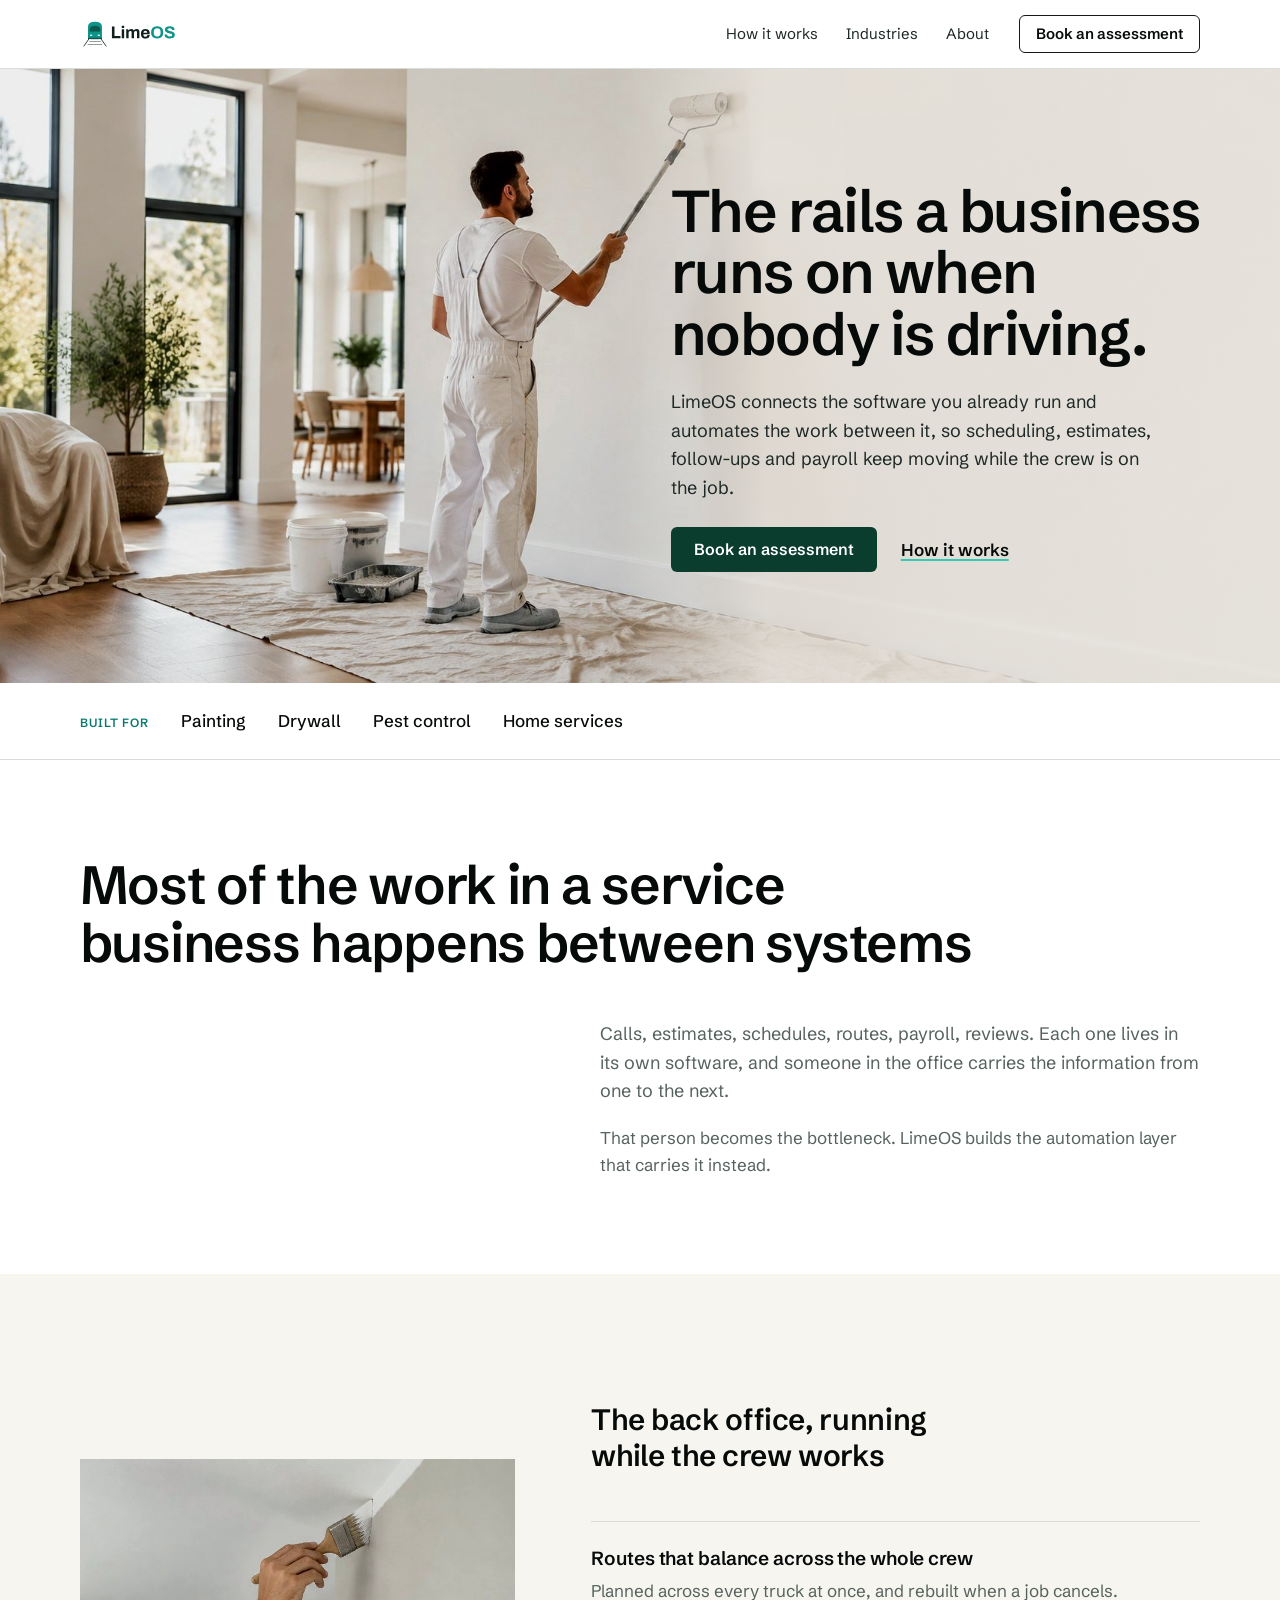
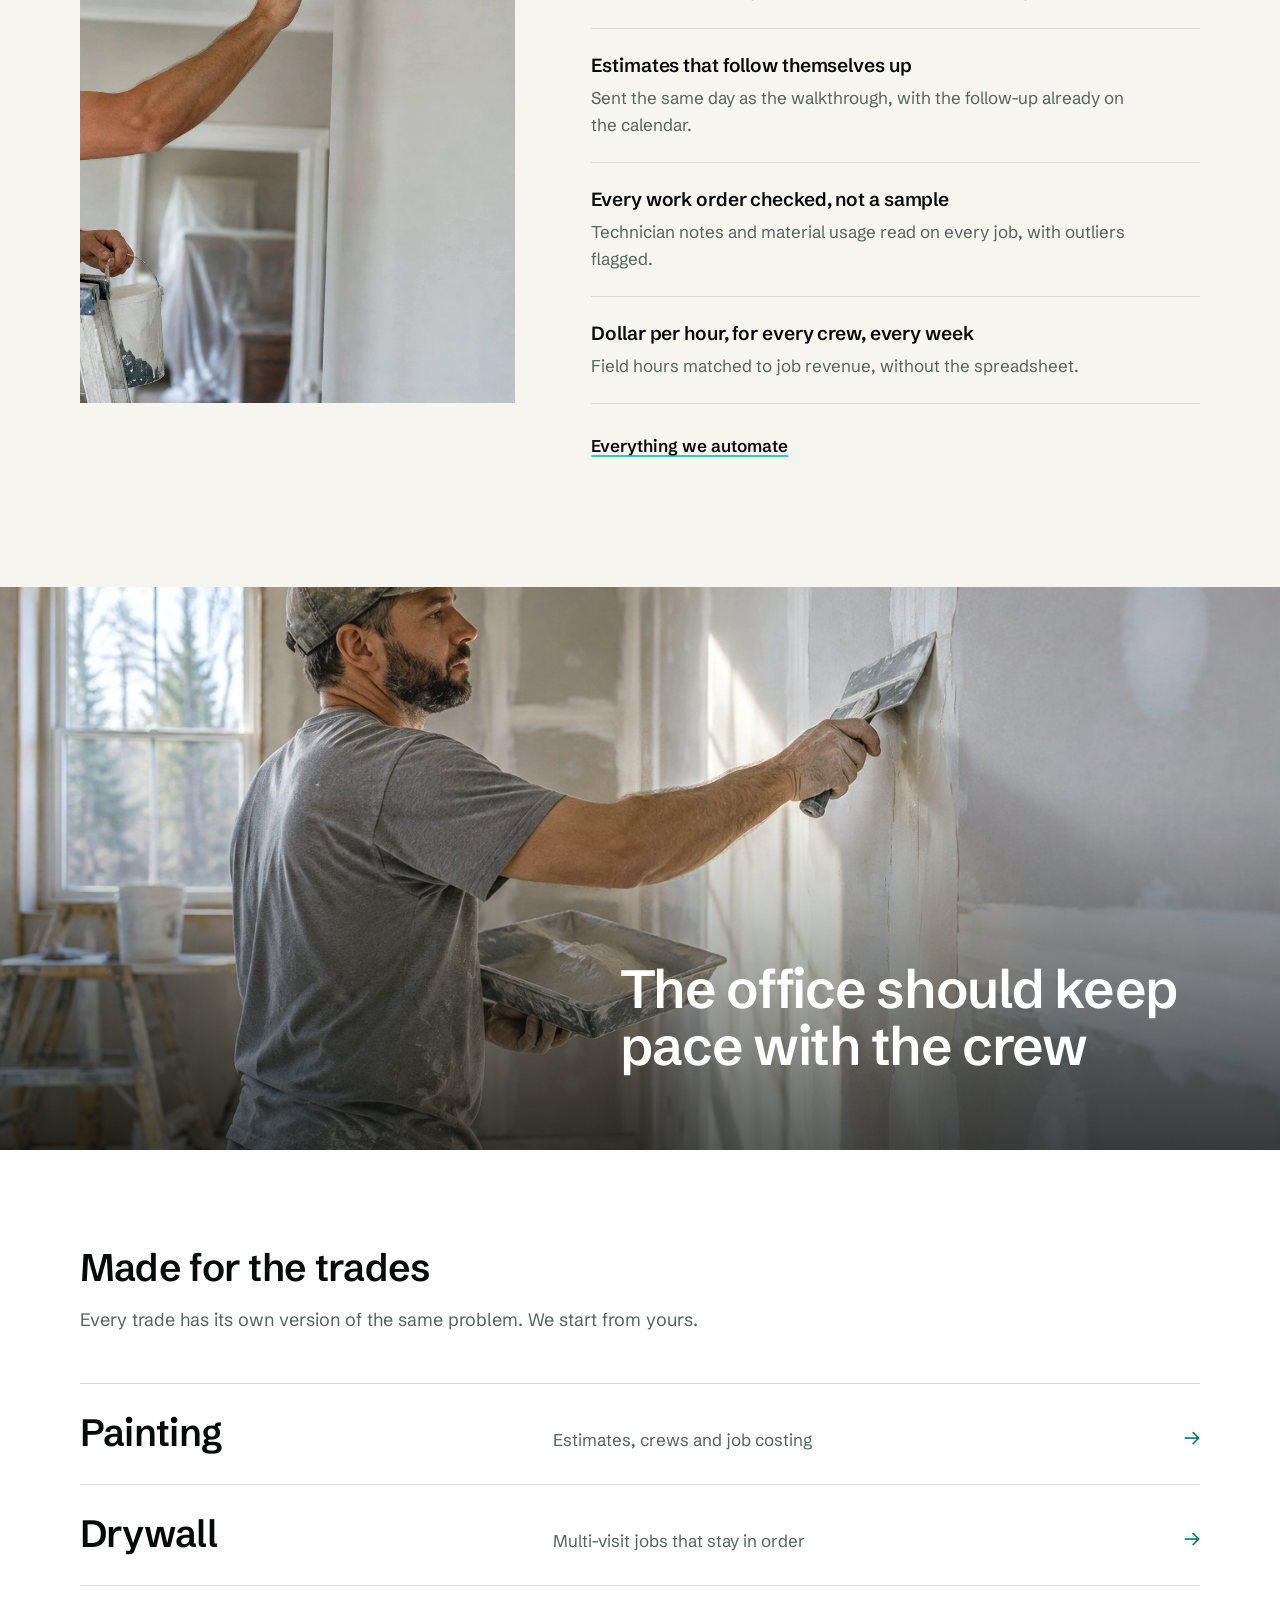
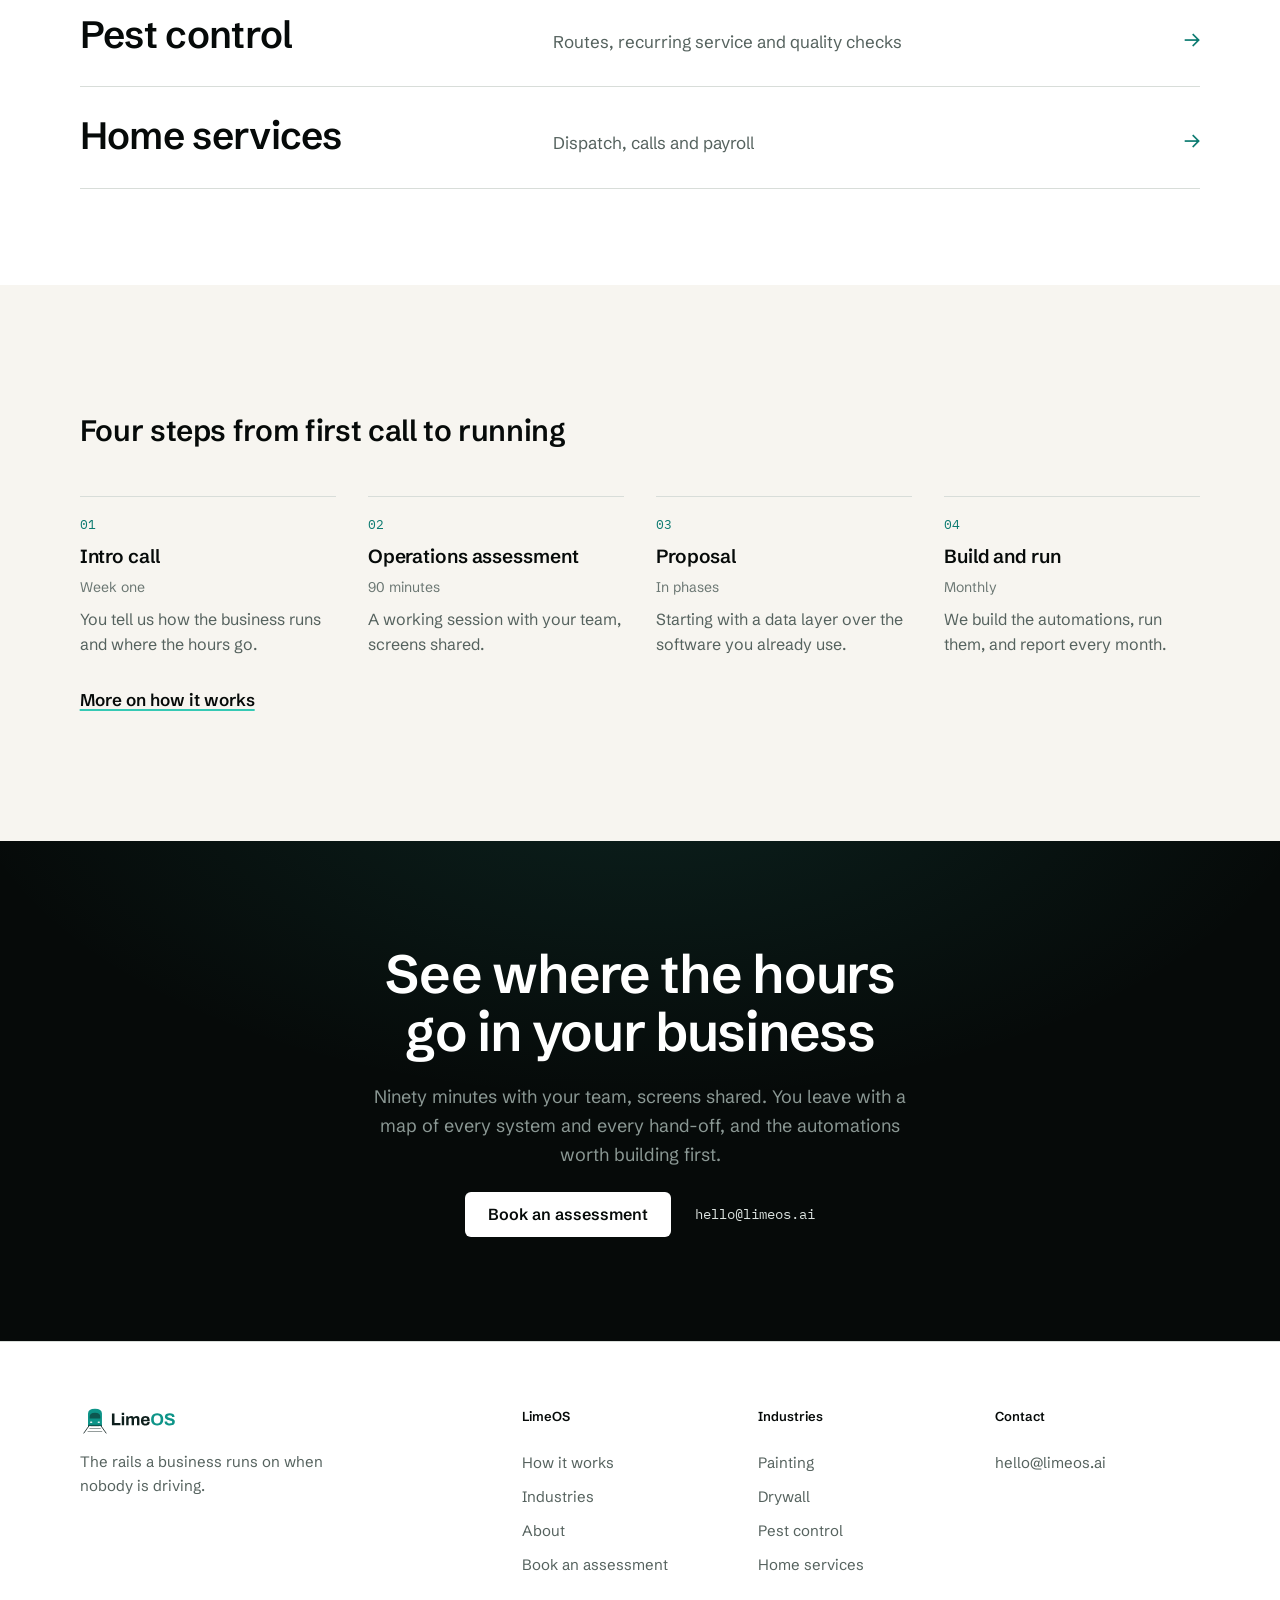
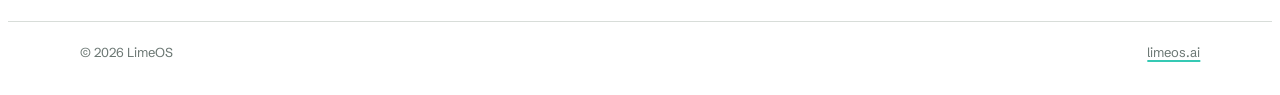
==== commit 642cb3f6: "Polish the services site after the round-2 design critique - Mobile menu: the primary button had nea" ====
--- a/services/index.html
+++ b/services/index.html
@@ -17,6 +17,7 @@
 <meta property="og:image:height" content="630">
 <meta name="twitter:card" content="summary_large_image">
 <link rel="icon" href="data:image/svg+xml,%3Csvg xmlns=%22http://www.w3.org/2000/svg%22 viewBox=%220 0 512.0 512.0%22 width=%22512%22 height=%22512%22 role=%22img%22 aria-label=%22LimeOS icon%22%3E%3Crect width=%22512%22 height=%22512%22 rx=%22112%22 fill=%22#EFF7F6%22/%3E%3Cg transform=%22translate%2810.52,-31.21%29 scale%282.45479%29%22%3E%3Cpath d=%22M74 132 L38 190 M126 132 L162 190%22 stroke=%22#0E1F1D%22 stroke-width=%227.0%22 stroke-linecap=%22round%22 fill=%22none%22/%3E%3Crect x=%2270%22 y=%22159%22 width=%2259%22 height=%227%22 rx=%222.5%22 fill=%22#0E1F1D%22 opacity=%220.5%22/%3E%3Crect x=%2262%22 y=%22177%22 width=%2277%22 height=%227%22 rx=%222.5%22 fill=%22#0E1F1D%22 opacity=%220.5%22/%3E%3Cpath d=%22M58 148 V74 q0-30 42-30 q42 0 42 30 v74 Z%22 fill=%22#0D9488%22/%3E%3Cpath d=%22M68 92 q0-24 32-24 q32 0 32 24 v10 H68 Z%22 fill=%22#0E1F1D%22 opacity=%220.52%22/%3E%3Crect x=%2270%22 y=%22120%22 width=%2214%22 height=%229%22 rx=%224.5%22 fill=%22#FFFFFF%22 opacity=%22.92%22/%3E%3Crect x=%22116%22 y=%22120%22 width=%2214%22 height=%229%22 rx=%224.5%22 fill=%22#FFFFFF%22 opacity=%22.92%22/%3E%3Crect x=%2258%22 y=%22140%22 width=%2284%22 height=%228%22 fill=%22#0E1F1D%22 opacity=%220.52%22/%3E%3C/g%3E%3C/svg%3E">
+<script>(function(){var p=location.pathname,c=p.replace(/index(\.html)?$/,"").replace(/\.html$/,"");if(c!==p)history.replaceState(null,"",c+location.search+location.hash);})();</script>
 <link rel="preconnect" href="https://fonts.googleapis.com">
 <link rel="preconnect" href="https://fonts.gstatic.com" crossorigin>
 <link rel="stylesheet" href="https://fonts.googleapis.com/css2?family=Schibsted+Grotesk:wght@400;500;600;700&family=IBM+Plex+Mono:wght@400;500&display=swap">
@@ -75,9 +76,9 @@
 </section>
 
 <section class="s-96">
-  <div class="wrap duo">
-    <h2>Most of the work in a service business happens between systems</h2>
-    <div class="copy">
+  <div class="wrap stack">
+    <h2 class="h-lg" style="max-width:32ch">Most of the work in a service business happens between systems</h2>
+    <div class="copy offset">
       <p class="lede">Calls, estimates, schedules, routes, payroll, reviews. Each one lives
         in its own software, and someone in the office carries the information from one to
         the next.</p>
@@ -90,12 +91,12 @@
 <section class="s-128 warm">
   <div class="wrap duo mid">
     <div class="photo">
-      <img src="/services/images/limeos-crop-brush.jpg" width="600" height="750" loading="lazy" decoding="async"
+      <img class="top-mobile" src="/services/images/limeos-crop-brush.jpg" width="819" height="1024" loading="lazy" decoding="async"
         alt="A painter's hand cutting in along a ceiling line with a brush">
     </div>
     <div>
       <div class="head">
-        <h2>The back office, running while the crew works</h2>
+        <h2 class="h-sm">The back office, running while the crew works</h2>
       </div>
       <ul class="hl">
         <li><h3>Routes that balance across the whole crew</h3>
@@ -142,7 +143,7 @@
 <section class="s-128 warm">
   <div class="wrap">
     <div class="head">
-      <h2>Four steps from first call to running</h2>
+      <h2 class="h-sm">Four steps from first call to running</h2>
     </div>
     <ol class="steps">
       <li><span class="n">01</span><h3>Intro call</h3><span class="when">Week one</span>
@@ -158,7 +159,7 @@
   </div>
 </section>
 
-<section class="dark closing s-160" aria-label="Book an assessment">
+<section class="dark closing s-band" aria-label="Book an assessment">
   <div class="wrap">
     <h2>See where the hours go in your business</h2>
     <p>Ninety minutes with your team, screens shared. You leave with a map of every system and every hand-off, and the automations worth building first.</p>
--- a/services/site.css
+++ b/services/site.css
@@ -36,6 +36,9 @@
 h1{font-size:clamp(38px,4.6vw,62px);line-height:1.04;letter-spacing:-.024em}
 h2{font-size:clamp(28px,3vw,40px);line-height:1.14;letter-spacing:-.018em}
 h3{font-size:19px;line-height:1.3;letter-spacing:-.006em}
+/* two more rungs either side of the 38px default: statements up, list headers down */
+.h-lg{font-size:clamp(34px,4.2vw,56px);line-height:1.08;letter-spacing:-.024em}
+.h-sm{font-size:clamp(24px,2.3vw,30px);line-height:1.2;letter-spacing:-.012em}
 .display{font-size:clamp(34px,5vw,68px);line-height:1.06;letter-spacing:-.026em;font-weight:600;color:var(--ink);text-wrap:balance}
 p{margin:0}
 .lede{font-size:18px;line-height:1.6;color:var(--muted);max-width:60ch}
@@ -74,8 +77,10 @@
 .menu-panel{position:absolute;left:0;right:0;top:68px;background:#fff;border-bottom:1px solid var(--rule);
   box-shadow:0 18px 30px rgba(6,10,9,.08);padding:8px var(--gutter) 22px;display:flex;flex-direction:column}
 .menu-panel a{color:var(--ink);text-decoration:none;font-size:18px;font-weight:500;padding:14px 0;border-bottom:1px solid var(--rule)}
-.menu-panel a[aria-current="page"]{box-shadow:inset 3px 0 0 var(--accent);padding-left:12px}
+.menu-panel a:not(.btn)[aria-current="page"]{box-shadow:inset 3px 0 0 var(--accent);padding-left:12px}
 .menu-panel .btn{margin-top:18px;border-bottom:0;padding:13px 22px}
+/* .menu-panel a sets ink for the rows; the button needs its white back (was 1.6:1) */
+.menu-panel .btn-primary{color:#fff}
 @media (max-width:860px){.links{display:none}.menu{display:block}}
 @media (max-width:520px){.nav .btn-nav{display:none}}
 
@@ -96,6 +101,12 @@
 .hero-copy{position:absolute;top:50%;right:var(--gutter);transform:translateY(-50%);
   width:min(42%,560px);display:flex;flex-direction:column;gap:24px;align-items:flex-start}
 .hero-copy .lede{color:var(--text);max-width:44ch}
+/* a controlled field under the copy: the room's baseboard and drop cloth run behind
+   the text zone, so the right side fades to the wall's own warm white */
+@media (min-width:1121px){
+  .hero-media::after{content:"";position:absolute;inset:0;pointer-events:none;
+    background:linear-gradient(90deg,rgba(238,234,227,0) 48%,rgba(238,234,227,.74) 60%,rgba(238,234,227,.86) 100%)}
+}
 @media (max-width:1120px){
   .hero{background:var(--paper)}
   .hero-media{height:auto;aspect-ratio:16/9}
@@ -123,6 +134,9 @@
 .duo .photo.square{aspect-ratio:1/1}
 .duo .photo.land{aspect-ratio:4/3}
 .statement p.display{max-width:20ch}
+/* a statement across the full measure, its paragraph set off to the right below it */
+.stack{display:flex;flex-direction:column;gap:clamp(28px,4vw,48px)}
+.offset{margin-left:auto;max-width:600px}
 @media (max-width:860px){.duo,.duo.even,.duo.wide-left{grid-template-columns:1fr}}
 
 /* ---- hairline lists, the pattern the critique asked to spread ---- */
@@ -150,7 +164,7 @@
 
 /* four steps in a row, each under its own rule */
 .steps{list-style:none;margin:0;padding:0;display:grid;grid-template-columns:repeat(4,minmax(0,1fr));gap:32px}
-.steps li{border-top:2px solid var(--ink);padding-top:18px;display:flex;flex-direction:column;gap:8px}
+.steps li{border-top:1px solid var(--rule);padding-top:18px;display:flex;flex-direction:column;gap:8px}
 .steps .n{font-family:var(--m);font-size:13px;color:var(--accent-ink)}
 .steps .when{font-size:14px;color:var(--faint)}
 .steps p{color:var(--muted);font-size:16px}
@@ -170,15 +184,22 @@
 
 /* three columns under rules, no boxes */
 .cols3{display:grid;grid-template-columns:repeat(3,minmax(0,1fr));gap:40px}
-.cols3 > div{border-top:1px solid var(--ink);padding-top:20px;display:flex;flex-direction:column;gap:8px}
+.cols3 > div{border-top:1px solid var(--rule);padding-top:20px;display:flex;flex-direction:column;gap:8px}
 .cols3 p{color:var(--muted);font-size:16.5px}
 @media (max-width:860px){.cols3{grid-template-columns:1fr;gap:32px}}
 
 /* ---- full-bleed band: the one section per page with no padding ---- */
 .band{position:relative;overflow:hidden;background:#D8D6D2}
 .band img{width:100%;height:clamp(440px,44vw,640px);object-fit:cover;object-position:30% 50%}
-.band-copy{position:absolute;bottom:clamp(40px,7vw,104px);right:var(--gutter);width:min(38%,500px)}
-.band-copy p{font-size:clamp(30px,3.4vw,48px);font-weight:600;letter-spacing:-.022em;line-height:1.08;color:var(--ink);text-wrap:balance}
+.band-copy{position:absolute;z-index:1;bottom:clamp(40px,6vw,88px);right:var(--gutter);width:min(46%,620px)}
+.band-copy p{font-size:clamp(34px,4.2vw,56px);font-weight:600;letter-spacing:-.024em;line-height:1.06;color:var(--ink);text-wrap:balance}
+/* the headline never sits on bare photo: a dark ground rises from the bottom edge, so
+   any image swapped in here keeps white type legible */
+@media (min-width:861px){
+  .band::after{content:"";position:absolute;inset:0;pointer-events:none;
+    background:linear-gradient(180deg,rgba(6,10,9,0) 36%,rgba(6,10,9,.66) 100%)}
+  .band-copy p{color:#fff}
+}
 @media (max-width:860px){
   .band{background:var(--paper)}
   .band img{height:auto;aspect-ratio:4/3}
@@ -211,15 +232,22 @@
 .dark a{color:#fff}
 .dark .btn-primary{background:#fff;color:var(--ink)}
 .dark .btn-primary:hover{background:var(--dk-text)}
+.s-band{padding-block:104px}
 .closing{text-align:center}
 .closing .wrap{display:flex;flex-direction:column;align-items:center;gap:22px}
-.closing h2{font-size:clamp(30px,3.6vw,48px);max-width:20ch}
+.closing h2{font-size:clamp(34px,4.2vw,56px);line-height:1.08;letter-spacing:-.024em;max-width:20ch}
 .closing p{max-width:52ch;color:var(--dk-muted);font-size:18px}
 .closing .actions{justify-content:center}
+/* one band laid out differently: heading left, the ask on the right */
+.closing.split{text-align:left}
+.closing.split .wrap{display:grid;grid-template-columns:minmax(0,7fr) minmax(0,5fr);gap:24px clamp(32px,6vw,96px);align-items:end}
+.closing.split .ask{display:flex;flex-direction:column;gap:22px;align-items:flex-start}
+.closing.split .actions{justify-content:flex-start}
+@media (max-width:860px){.closing.split .wrap{grid-template-columns:1fr}}
 .mail{font-family:var(--m);font-size:14px;user-select:all}
 
 /* ---- assessment: the hero takes the booking ---- */
-.book-hero .wrap{display:grid;grid-template-columns:minmax(0,1fr) minmax(0,460px);gap:clamp(32px,6vw,96px);align-items:start;padding-block:96px}
+.book-hero .wrap{display:grid;grid-template-columns:minmax(0,1fr) minmax(0,460px);gap:clamp(32px,6vw,96px);align-items:start;padding-block:56px}
 .book-hero .lede{color:var(--dk-text)}
 .book-hero .intro{display:flex;flex-direction:column;gap:24px;padding-top:12px}
 .facts{display:flex;flex-wrap:wrap;gap:10px 28px;font-family:var(--m);font-size:13px;color:var(--dk-muted);
@@ -267,6 +295,10 @@
   body{font-size:16px}
   h1{font-size:clamp(34px,9.4vw,40px)}
   .display{font-size:clamp(32px,8.6vw,38px)}
+  .h-lg,.closing h2{font-size:clamp(30px,8.4vw,36px)}
+  .h-sm{font-size:24px}
+  .s-band{padding-block:72px}
+  .photo img.top-mobile{object-position:50% 0}   /* the brush and ceiling line, not the forearm */
   .lede{font-size:17px}
   .s-first{padding-block:40px 72px}
   .s-96{padding-block:72px}
